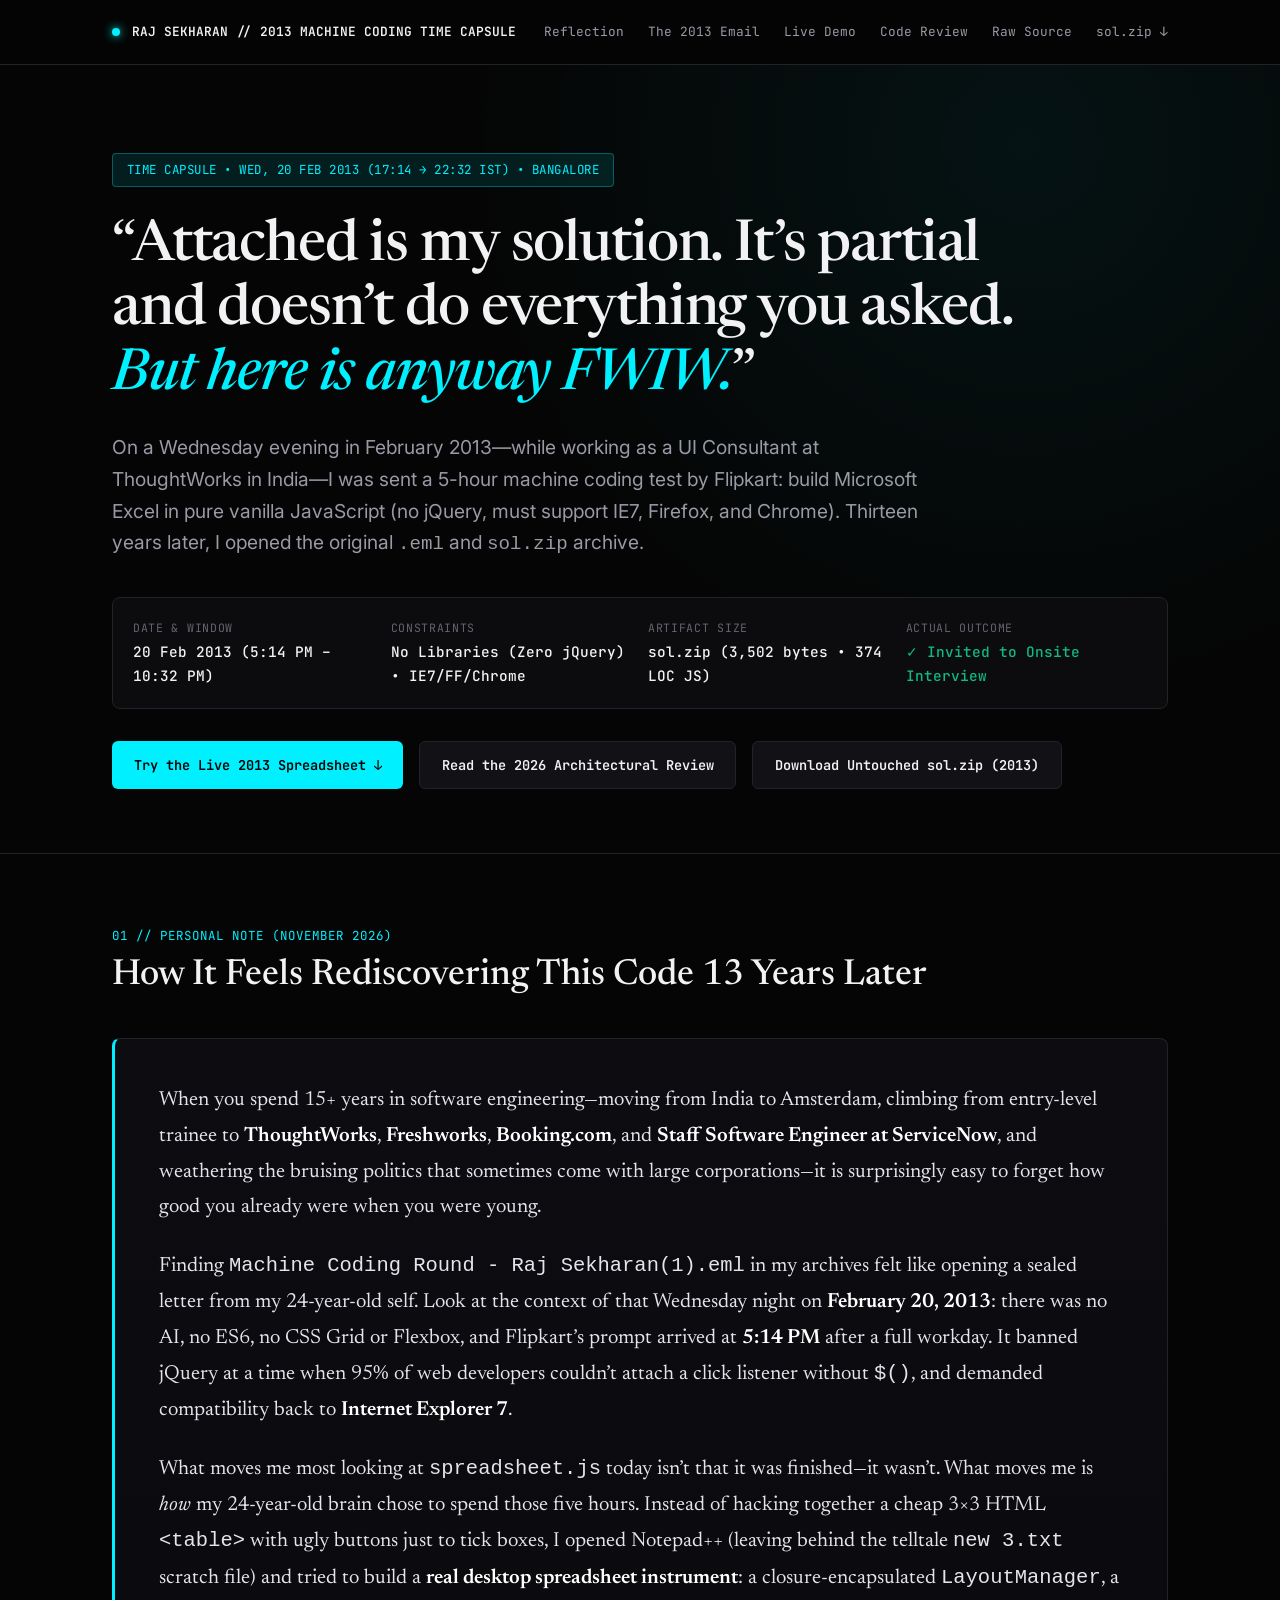
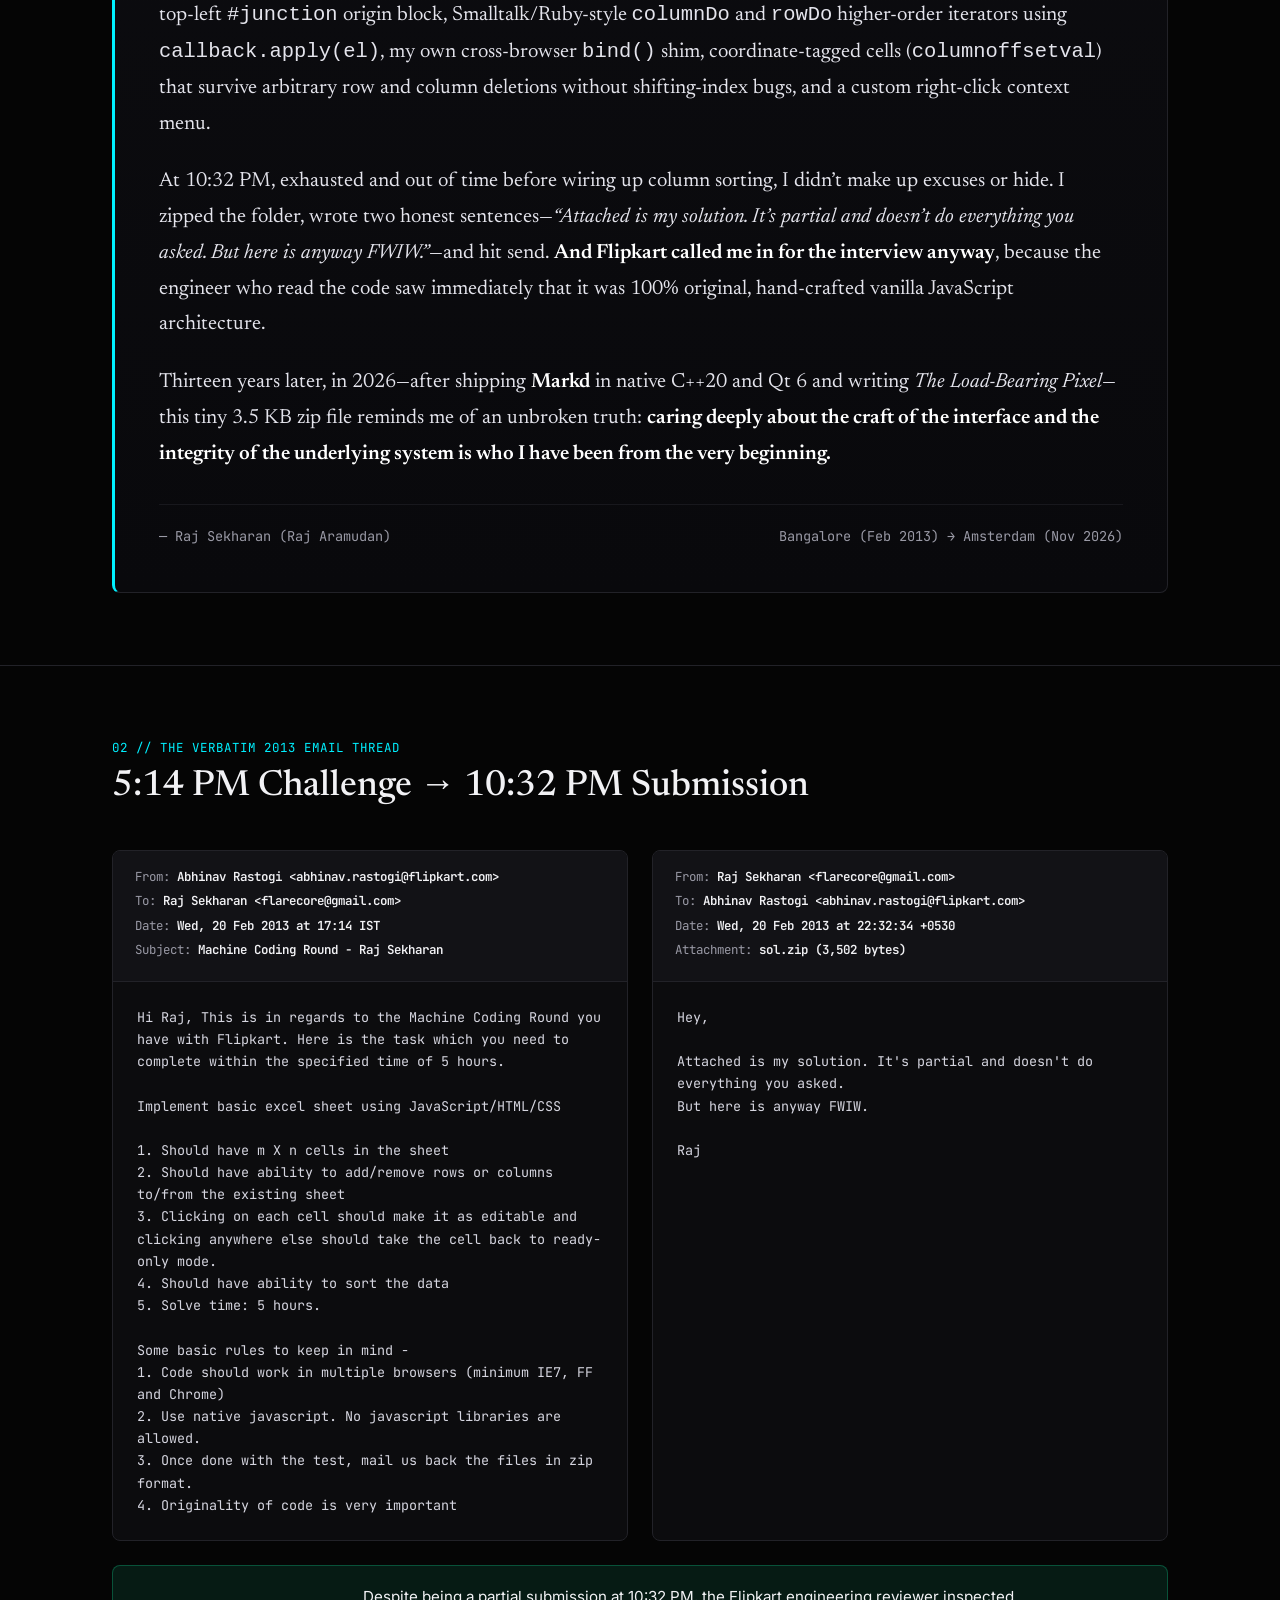
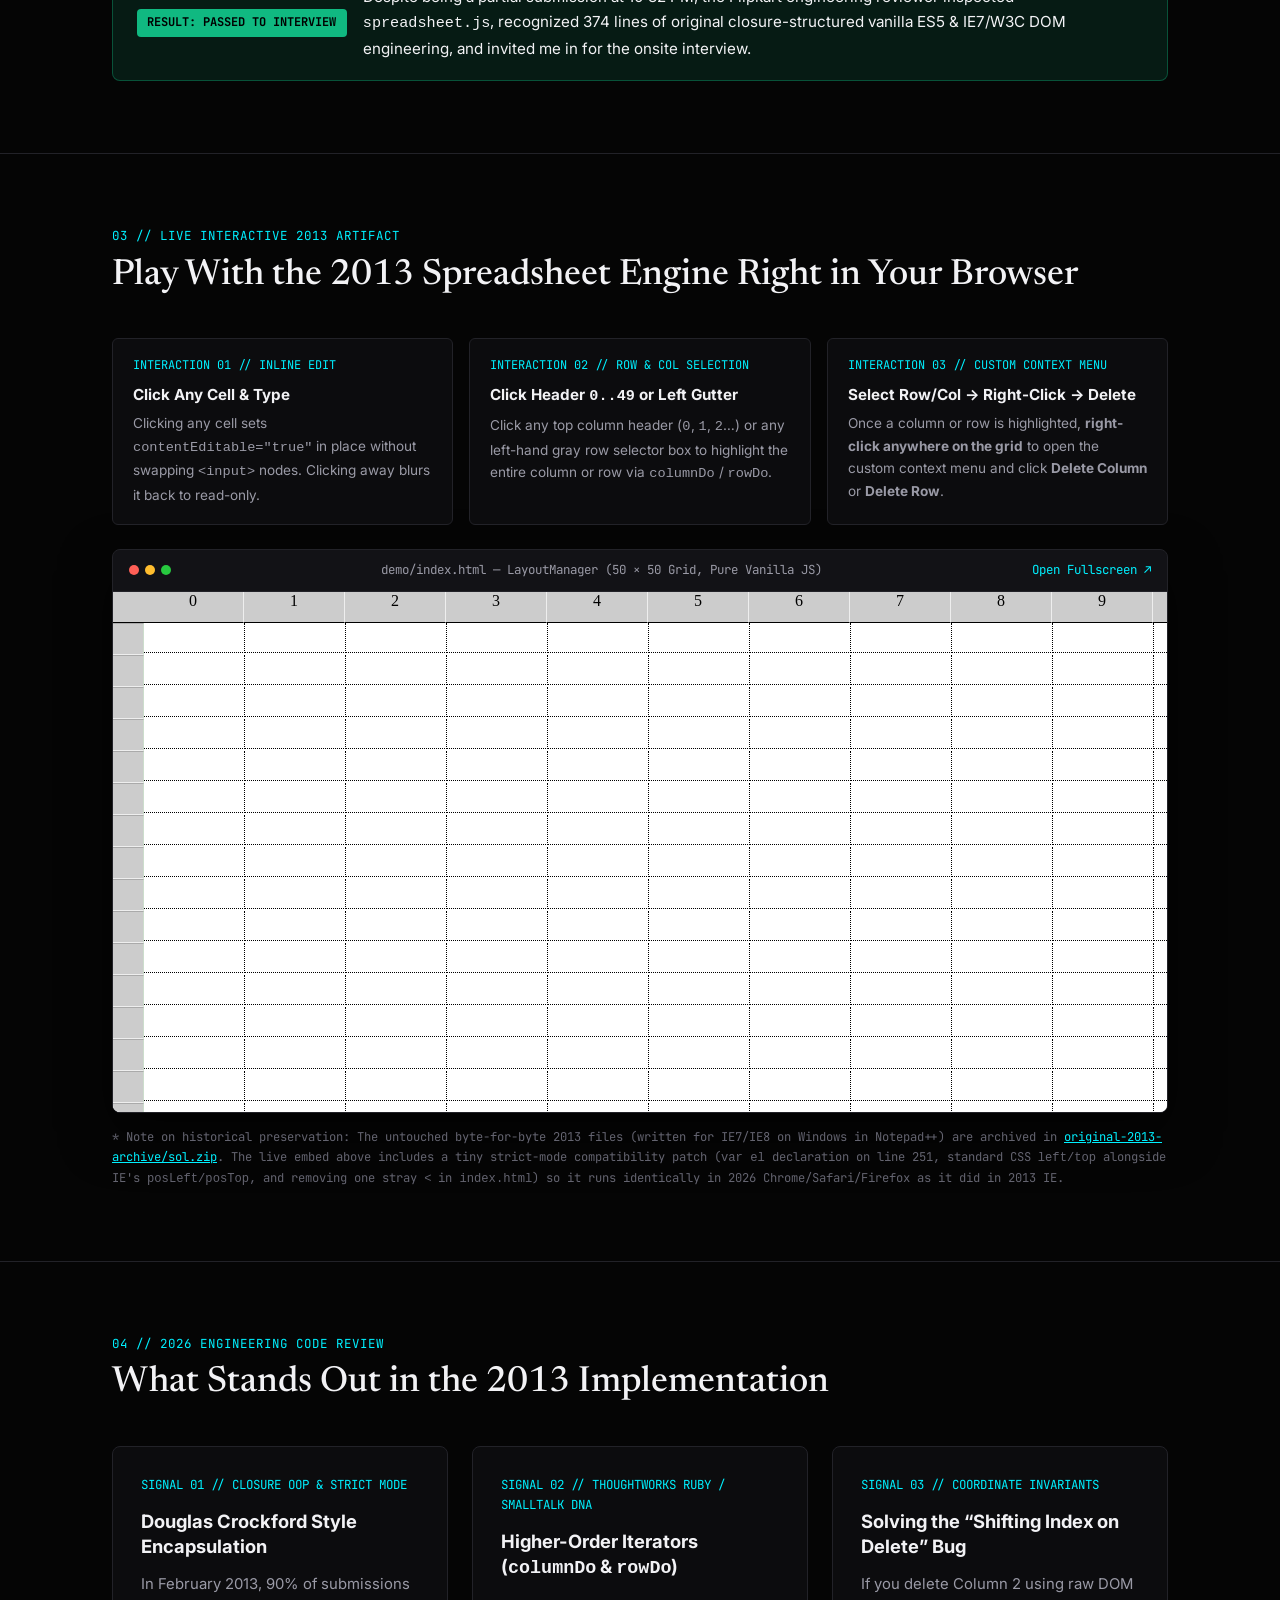
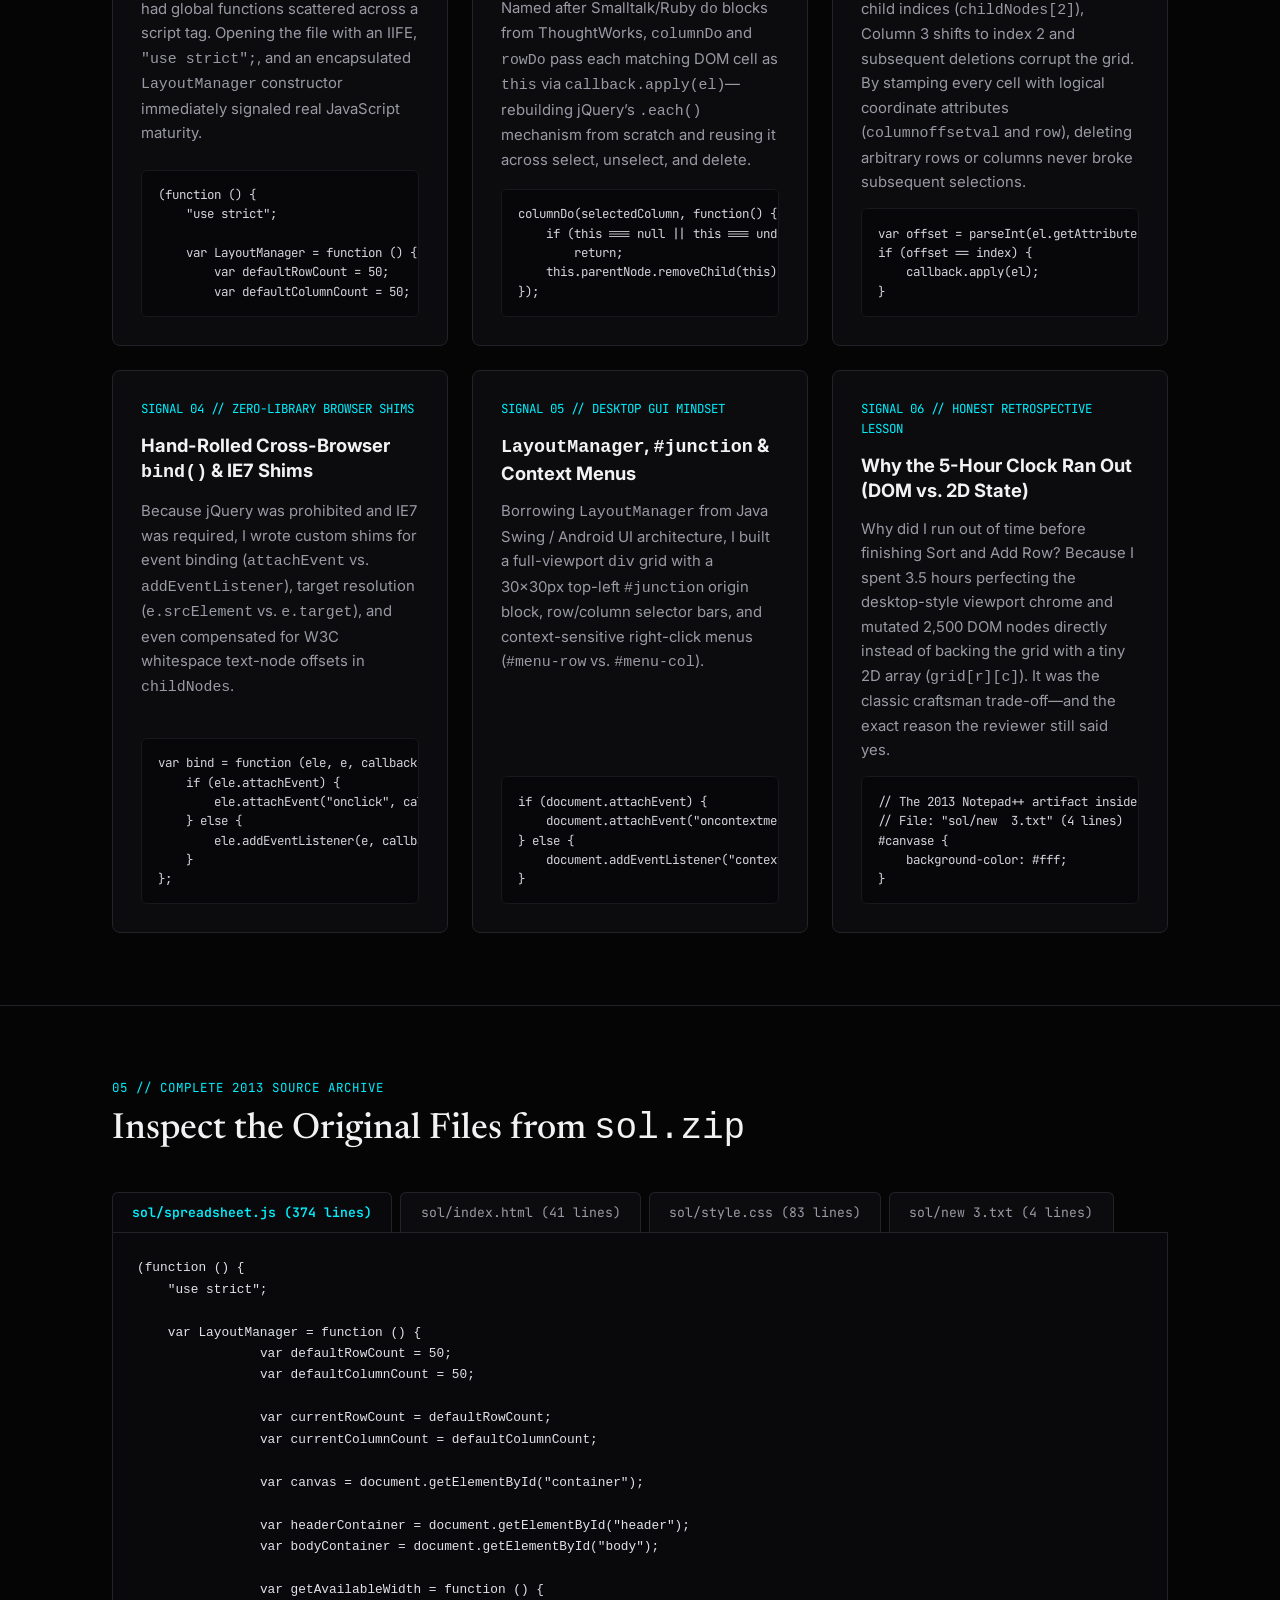
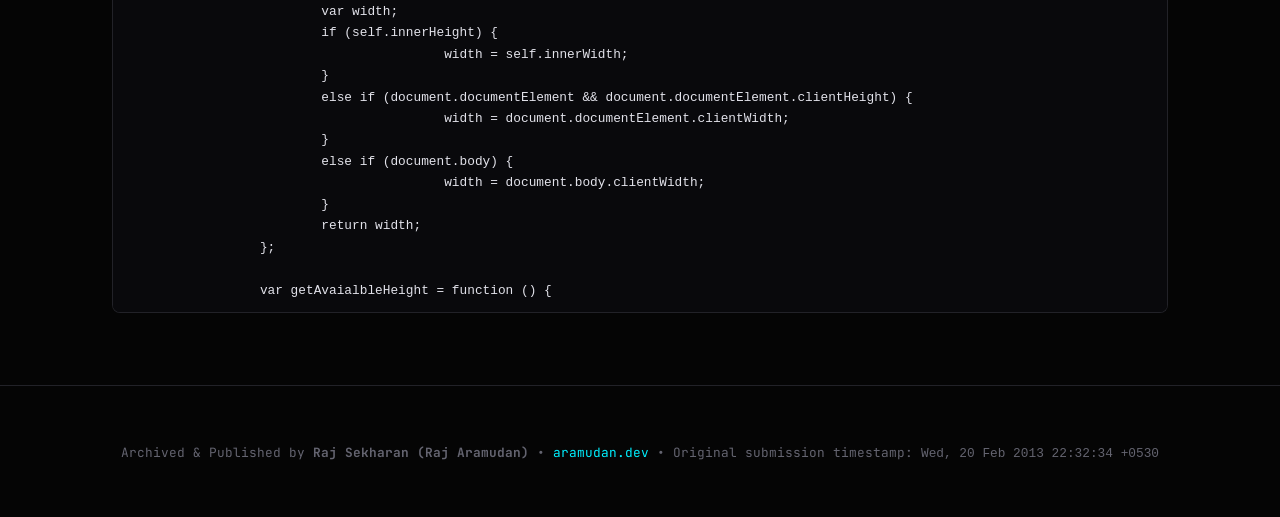
==== index.html @ 47f8d8a0 "Initial commit: Flipkart Feb 20, 2013 Machine Coding Round 13-year retrospective & interactive archi" ====
<!DOCTYPE html>
<html lang="en">
<head>
    <meta charset="UTF-8" />
    <meta name="viewport" content="width=device-width, initial-scale=1.0" />
    <title>Flipkart Machine Coding Round (Feb 20, 2013) — 13-Year Retrospective | Raj Sekharan</title>
    <link rel="preconnect" href="https://fonts.googleapis.com">
    <link rel="preconnect" href="https://fonts.gstatic.com" crossorigin>
    <link href="https://fonts.googleapis.com/css2?family=Inter:wght@400;500;600;700&family=JetBrains+Mono:ital,wght@0,400;0,500;0,600;1,400&family=Newsreader:ital,opsz,wght@0,6..72,400;0,6..72,500;0,6..72,600;1,6..72,400&display=swap" rel="stylesheet">
    <style>
        :root {
            --bg: #050505;
            --surface: #0c0c0e;
            --surface-elevated: #121216;
            --border: #222228;
            --border-subtle: #18181d;
            --text: #f2f2f5;
            --text-muted: #9a9aa6;
            --text-dim: #646470;
            --accent: #00f0ff;
            --accent-soft: rgba(0, 240, 255, 0.1);
            --emerald: #10b981;
            --emerald-soft: rgba(16, 185, 129, 0.12);
            --amber: #f59e0b;
            --amber-soft: rgba(245, 158, 11, 0.12);
        }

        * {
            box-sizing: border-box;
            margin: 0;
            padding: 0;
        }

        body {
            background-color: var(--bg);
            color: var(--text);
            font-family: 'Inter', -apple-system, BlinkMacSystemFont, sans-serif;
            line-height: 1.65;
            -webkit-font-smoothing: antialiased;
        }

        .container {
            max-width: 1120px;
            margin: 0 auto;
            padding: 0 2rem;
        }

        /* Header / Nav */
        header.topbar {
            border-bottom: 1px solid var(--border);
            background: rgba(5, 5, 5, 0.88);
            backdrop-filter: blur(12px);
            position: sticky;
            top: 0;
            z-index: 100;
        }

        .topbar-inner {
            display: flex;
            justify-content: space-between;
            align-items: center;
            height: 64px;
            font-family: 'JetBrains Mono', monospace;
            font-size: 0.8rem;
        }

        .brand {
            color: var(--text);
            text-decoration: none;
            display: flex;
            align-items: center;
            gap: 0.75rem;
            font-weight: 600;
        }

        .brand-dot {
            width: 8px;
            height: 8px;
            border-radius: 50%;
            background: var(--accent);
            box-shadow: 0 0 10px var(--accent);
        }

        .nav-links {
            display: flex;
            gap: 1.5rem;
            align-items: center;
        }

        .nav-links a {
            color: var(--text-muted);
            text-decoration: none;
            transition: color 0.15s ease;
        }

        .nav-links a:hover {
            color: var(--accent);
        }

        /* Hero */
        .hero {
            padding: 5.5rem 0 4rem;
            border-bottom: 1px solid var(--border);
            background: radial-gradient(circle at 80% 10%, rgba(0, 240, 255, 0.06), transparent 45%);
        }

        .eyebrow {
            display: inline-flex;
            align-items: center;
            gap: 0.6rem;
            font-family: 'JetBrains Mono', monospace;
            font-size: 0.78rem;
            color: var(--accent);
            border: 1px solid rgba(0, 240, 255, 0.3);
            background: var(--accent-soft);
            padding: 0.35rem 0.85rem;
            border-radius: 4px;
            margin-bottom: 1.75rem;
            letter-spacing: 0.04em;
        }

        .hero h1 {
            font-family: 'Newsreader', Georgia, serif;
            font-size: clamp(2.4rem, 4.5vw, 4rem);
            font-weight: 500;
            line-height: 1.12;
            letter-spacing: -0.02em;
            max-width: 960px;
            margin-bottom: 1.5rem;
        }

        .hero h1 em {
            color: var(--accent);
            font-style: italic;
        }

        .hero-lead {
            font-size: 1.2rem;
            color: var(--text-muted);
            max-width: 820px;
            margin-bottom: 2.25rem;
        }

        .meta-strip {
            display: grid;
            grid-template-columns: repeat(auto-fit, minmax(200px, 1fr));
            gap: 1rem;
            padding: 1.25rem;
            background: var(--surface);
            border: 1px solid var(--border);
            border-radius: 8px;
            margin-bottom: 2rem;
        }

        .meta-item {
            display: flex;
            flex-direction: column;
            gap: 0.2rem;
        }

        .meta-label {
            font-family: 'JetBrains Mono', monospace;
            font-size: 0.72rem;
            text-transform: uppercase;
            color: var(--text-dim);
            letter-spacing: 0.06em;
        }

        .meta-value {
            font-family: 'JetBrains Mono', monospace;
            font-size: 0.9rem;
            color: var(--text);
            font-weight: 500;
        }

        .meta-value.pass {
            color: var(--emerald);
        }

        .cta-row {
            display: flex;
            flex-wrap: wrap;
            gap: 1rem;
        }

        .btn {
            display: inline-flex;
            align-items: center;
            gap: 0.5rem;
            padding: 0.75rem 1.35rem;
            font-family: 'JetBrains Mono', monospace;
            font-size: 0.85rem;
            font-weight: 600;
            border-radius: 6px;
            text-decoration: none;
            transition: all 0.15s ease;
        }

        .btn-primary {
            background: var(--accent);
            color: #000;
        }

        .btn-primary:hover {
            background: #52f5ff;
            transform: translateY(-1px);
        }

        .btn-secondary {
            background: var(--surface-elevated);
            color: var(--text);
            border: 1px solid var(--border);
        }

        .btn-secondary:hover {
            border-color: var(--accent);
            color: var(--accent);
        }

        /* Section Layout */
        section {
            padding: 4.5rem 0;
            border-bottom: 1px solid var(--border);
        }

        .section-header {
            margin-bottom: 2.5rem;
        }

        .section-tag {
            font-family: 'JetBrains Mono', monospace;
            font-size: 0.78rem;
            color: var(--accent);
            text-transform: uppercase;
            letter-spacing: 0.08em;
            display: block;
            margin-bottom: 0.5rem;
        }

        .section-title {
            font-family: 'Newsreader', Georgia, serif;
            font-size: 2.25rem;
            font-weight: 500;
            line-height: 1.2;
        }

        /* Personal Note */
        .personal-note {
            background: linear-gradient(180deg, #0d0d11 0%, #09090c 100%);
            border: 1px solid var(--border);
            border-left: 3px solid var(--accent);
            border-radius: 8px;
            padding: 2.75rem;
        }

        .personal-note p {
            font-family: 'Newsreader', Georgia, serif;
            font-size: 1.28rem;
            line-height: 1.75;
            color: #e4e4ec;
            margin-bottom: 1.35rem;
        }

        .personal-note p:last-of-type {
            margin-bottom: 0;
        }

        .personal-note strong {
            color: #fff;
            font-weight: 600;
        }

        .signature {
            margin-top: 2rem;
            padding-top: 1.25rem;
            border-top: 1px solid var(--border-subtle);
            font-family: 'JetBrains Mono', monospace;
            font-size: 0.85rem;
            color: var(--text-muted);
            display: flex;
            justify-content: space-between;
            flex-wrap: wrap;
            gap: 1rem;
        }

        /* Email Exchange */
        .email-grid {
            display: grid;
            grid-template-columns: 1fr 1fr;
            gap: 1.5rem;
        }

        @media (max-width: 860px) {
            .email-grid {
                grid-template-columns: 1fr;
            }
        }

        .email-card {
            background: var(--surface);
            border: 1px solid var(--border);
            border-radius: 8px;
            overflow: hidden;
            display: flex;
            flex-direction: column;
        }

        .email-header {
            background: var(--surface-elevated);
            padding: 1rem 1.35rem;
            border-bottom: 1px solid var(--border);
            font-family: 'JetBrains Mono', monospace;
            font-size: 0.78rem;
            color: var(--text-muted);
        }

        .email-header div {
            margin-bottom: 0.25rem;
        }

        .email-header span.hl {
            color: var(--text);
            font-weight: 600;
        }

        .email-body {
            padding: 1.5rem;
            font-family: 'JetBrains Mono', monospace;
            font-size: 0.84rem;
            line-height: 1.65;
            color: #d6d6e0;
            white-space: pre-wrap;
            flex: 1;
        }

        .outcome-banner {
            margin-top: 1.5rem;
            padding: 1.15rem 1.5rem;
            background: var(--emerald-soft);
            border: 1px solid rgba(16, 185, 129, 0.35);
            border-radius: 8px;
            display: flex;
            align-items: center;
            gap: 1rem;
            font-size: 0.95rem;
        }

        .outcome-badge {
            font-family: 'JetBrains Mono', monospace;
            font-size: 0.75rem;
            font-weight: 700;
            background: var(--emerald);
            color: #000;
            padding: 0.25rem 0.65rem;
            border-radius: 4px;
            white-space: nowrap;
        }

        /* Live Demo Frame */
        .demo-instructions {
            display: grid;
            grid-template-columns: repeat(auto-fit, minmax(260px, 1fr));
            gap: 1rem;
            margin-bottom: 1.5rem;
        }

        .step-card {
            background: var(--surface);
            border: 1px solid var(--border);
            border-radius: 6px;
            padding: 1.1rem 1.25rem;
        }

        .step-num {
            font-family: 'JetBrains Mono', monospace;
            font-size: 0.75rem;
            color: var(--accent);
            margin-bottom: 0.35rem;
            display: block;
        }

        .step-card h4 {
            font-size: 0.95rem;
            margin-bottom: 0.35rem;
            color: var(--text);
        }

        .step-card p {
            font-size: 0.85rem;
            color: var(--text-muted);
        }

        .browser-window {
            border: 1px solid var(--border);
            border-radius: 8px;
            overflow: hidden;
            background: #1a1a1f;
            box-shadow: 0 20px 50px rgba(0, 0, 0, 0.6);
        }

        .browser-chrome {
            display: flex;
            align-items: center;
            justify-content: space-between;
            padding: 0.65rem 1rem;
            background: var(--surface-elevated);
            border-bottom: 1px solid var(--border);
            font-family: 'JetBrains Mono', monospace;
            font-size: 0.78rem;
            color: var(--text-muted);
        }

        .window-dots {
            display: flex;
            gap: 6px;
        }

        .window-dots span {
            width: 10px;
            height: 10px;
            border-radius: 50%;
            background: #333;
        }

        .window-dots span:nth-child(1) { background: #ff5f56; }
        .window-dots span:nth-child(2) { background: #ffbd2e; }
        .window-dots span:nth-child(3) { background: #27c93f; }

        .demo-iframe {
            width: 100%;
            height: 520px;
            border: none;
            background: #fff;
            display: block;
        }

        /* Architectural Review Grid */
        .review-grid {
            display: grid;
            grid-template-columns: repeat(auto-fit, minmax(330px, 1fr));
            gap: 1.5rem;
        }

        .review-card {
            background: var(--surface);
            border: 1px solid var(--border);
            border-radius: 8px;
            padding: 1.75rem;
            display: flex;
            flex-direction: column;
            gap: 0.85rem;
        }

        .review-card .num {
            font-family: 'JetBrains Mono', monospace;
            font-size: 0.78rem;
            color: var(--accent);
        }

        .review-card h3 {
            font-size: 1.15rem;
            line-height: 1.35;
            color: var(--text);
        }

        .review-card p {
            font-size: 0.93rem;
            color: var(--text-muted);
        }

        .code-snippet {
            background: #070709;
            border: 1px solid var(--border-subtle);
            border-radius: 6px;
            padding: 0.9rem 1rem;
            font-family: 'JetBrains Mono', monospace;
            font-size: 0.78rem;
            line-height: 1.55;
            color: #d4d4dc;
            overflow-x: auto;
            margin-top: auto;
        }

        /* Full Source Code Viewer */
        .tabs {
            display: flex;
            gap: 0.5rem;
            border-bottom: 1px solid var(--border);
            margin-bottom: 0;
            overflow-x: auto;
        }

        .tab-btn {
            background: var(--surface);
            color: var(--text-muted);
            border: 1px solid var(--border);
            border-bottom: none;
            padding: 0.7rem 1.2rem;
            font-family: 'JetBrains Mono', monospace;
            font-size: 0.82rem;
            cursor: pointer;
            border-radius: 6px 6px 0 0;
        }

        .tab-btn.active {
            background: #09090c;
            color: var(--accent);
            border-color: var(--border);
            font-weight: 600;
        }

        .source-panel {
            display: none;
            background: #09090c;
            border: 1px solid var(--border);
            border-top: none;
            border-radius: 0 0 8px 8px;
            padding: 1.5rem;
            overflow-x: auto;
            max-height: 680px;
            overflow-y: auto;
        }

        .source-panel.active {
            display: block;
        }

        .source-panel pre {
            font-family: 'JetBrains Mono', monospace;
            font-size: 0.8rem;
            line-height: 1.6;
            color: #e2e2ea;
        }

        footer {
            padding: 3.5rem 0;
            text-align: center;
            font-family: 'JetBrains Mono', monospace;
            font-size: 0.8rem;
            color: var(--text-dim);
        }

        footer a {
            color: var(--accent);
            text-decoration: none;
        }
    </style>
</head>
<body>

    <header class="topbar">
        <div class="container topbar-inner">
            <a href="#" class="brand">
                <span class="brand-dot"></span>
                <span>RAJ SEKHARAN // 2013 MACHINE CODING TIME CAPSULE</span>
            </a>
            <nav class="nav-links">
                <a href="#personal-note">Reflection</a>
                <a href="#email-thread">The 2013 Email</a>
                <a href="#live-demo">Live Demo</a>
                <a href="#code-review">Code Review</a>
                <a href="#source-code">Raw Source</a>
                <a href="original-2013-archive/sol.zip" download>sol.zip &darr;</a>
            </nav>
        </div>
    </header>

    <section class="hero">
        <div class="container">
            <div class="eyebrow">TIME CAPSULE &bull; WED, 20 FEB 2013 (17:14 &rarr; 22:32 IST) &bull; BANGALORE</div>
            <h1>&ldquo;Attached is my solution. It&rsquo;s partial and doesn&rsquo;t do everything you asked. <em>But here is anyway FWIW.</em>&rdquo;</h1>
            <p class="hero-lead">
                On a Wednesday evening in February 2013—while working as a UI Consultant at ThoughtWorks in India—I was sent a 5-hour machine coding test by Flipkart: build Microsoft Excel in pure vanilla JavaScript (no jQuery, must support IE7, Firefox, and Chrome). Thirteen years later, I opened the original <code>.eml</code> and <code>sol.zip</code> archive.
            </p>

            <div class="meta-strip">
                <div class="meta-item">
                    <span class="meta-label">Date &amp; Window</span>
                    <span class="meta-value">20 Feb 2013 (5:14 PM – 10:32 PM)</span>
                </div>
                <div class="meta-item">
                    <span class="meta-label">Constraints</span>
                    <span class="meta-value">No Libraries (Zero jQuery) &bull; IE7/FF/Chrome</span>
                </div>
                <div class="meta-item">
                    <span class="meta-label">Artifact Size</span>
                    <span class="meta-value">sol.zip (3,502 bytes &bull; 374 LOC JS)</span>
                </div>
                <div class="meta-item">
                    <span class="meta-label">Actual Outcome</span>
                    <span class="meta-value pass">&#10003; Invited to Onsite Interview</span>
                </div>
            </div>

            <div class="cta-row">
                <a href="#live-demo" class="btn btn-primary">Try the Live 2013 Spreadsheet &darr;</a>
                <a href="#code-review" class="btn btn-secondary">Read the 2026 Architectural Review</a>
                <a href="original-2013-archive/sol.zip" download class="btn btn-secondary">Download Untouched sol.zip (2013)</a>
            </div>
        </div>
    </section>

    <!-- 1. Personal Reflection -->
    <section id="personal-note">
        <div class="container">
            <div class="section-header">
                <span class="section-tag">01 // Personal Note (November 2026)</span>
                <h2 class="section-title">How It Feels Rediscovering This Code 13 Years Later</h2>
            </div>

            <div class="personal-note">
                <p>
                    When you spend 15+ years in software engineering—moving from India to Amsterdam, climbing from entry-level trainee to <strong>ThoughtWorks</strong>, <strong>Freshworks</strong>, <strong>Booking.com</strong>, and <strong>Staff Software Engineer at ServiceNow</strong>, and weathering the bruising politics that sometimes come with large corporations—it is surprisingly easy to forget how good you already were when you were young.
                </p>
                <p>
                    Finding <code>Machine Coding Round - Raj Sekharan(1).eml</code> in my archives felt like opening a sealed letter from my 24-year-old self. Look at the context of that Wednesday night on <strong>February 20, 2013</strong>: there was no AI, no ES6, no CSS Grid or Flexbox, and Flipkart’s prompt arrived at <strong>5:14 PM</strong> after a full workday. It banned jQuery at a time when 95% of web developers couldn’t attach a click listener without <code>$()</code>, and demanded compatibility back to <strong>Internet Explorer 7</strong>.
                </p>
                <p>
                    What moves me most looking at <code>spreadsheet.js</code> today isn’t that it was finished—it wasn’t. What moves me is <em>how</em> my 24-year-old brain chose to spend those five hours. Instead of hacking together a cheap 3&times;3 HTML <code>&lt;table&gt;</code> with ugly buttons just to tick boxes, I opened Notepad++ (leaving behind the telltale <code>new  3.txt</code> scratch file) and tried to build a <strong>real desktop spreadsheet instrument</strong>: a closure-encapsulated <code>LayoutManager</code>, a top-left <code>#junction</code> origin block, Smalltalk/Ruby-style <code>columnDo</code> and <code>rowDo</code> higher-order iterators using <code>callback.apply(el)</code>, my own cross-browser <code>bind()</code> shim, coordinate-tagged cells (<code>columnoffsetval</code>) that survive arbitrary row and column deletions without shifting-index bugs, and a custom right-click context menu.
                </p>
                <p>
                    At 10:32 PM, exhausted and out of time before wiring up column sorting, I didn’t make up excuses or hide. I zipped the folder, wrote two honest sentences—<em>&ldquo;Attached is my solution. It’s partial and doesn’t do everything you asked. But here is anyway FWIW.&rdquo;</em>—and hit send. <strong>And Flipkart called me in for the interview anyway</strong>, because the engineer who read the code saw immediately that it was 100% original, hand-crafted vanilla JavaScript architecture.
                </p>
                <p>
                    Thirteen years later, in 2026—after shipping <strong>Markd</strong> in native C++20 and Qt 6 and writing <em>The Load-Bearing Pixel</em>—this tiny 3.5 KB zip file reminds me of an unbroken truth: <strong>caring deeply about the craft of the interface and the integrity of the underlying system is who I have been from the very beginning.</strong>
                </p>

                <div class="signature">
                    <span>&mdash; Raj Sekharan (Raj Aramudan)</span>
                    <span>Bangalore (Feb 2013) &rarr; Amsterdam (Nov 2026)</span>
                </div>
            </div>
        </div>
    </section>

    <!-- 2. The Original 2013 Email Exchange -->
    <section id="email-thread">
        <div class="container">
            <div class="section-header">
                <span class="section-tag">02 // The Verbatim 2013 Email Thread</span>
                <h2 class="section-title">5:14 PM Challenge &rarr; 10:32 PM Submission</h2>
            </div>

            <div class="email-grid">
                <div class="email-card">
                    <div class="email-header">
                        <div>From: <span class="hl">Abhinav Rastogi &lt;abhinav.rastogi@flipkart.com&gt;</span></div>
                        <div>To: <span class="hl">Raj Sekharan &lt;flarecore@gmail.com&gt;</span></div>
                        <div>Date: <span class="hl">Wed, 20 Feb 2013 at 17:14 IST</span></div>
                        <div>Subject: <span class="hl">Machine Coding Round - Raj Sekharan</span></div>
                    </div>
                    <div class="email-body">Hi Raj, This is in regards to the Machine Coding Round you have with Flipkart. Here is the task which you need to complete within the specified time of 5 hours.

Implement basic excel sheet using JavaScript/HTML/CSS

1. Should have m X n cells in the sheet
2. Should have ability to add/remove rows or columns to/from the existing sheet
3. Clicking on each cell should make it as editable and clicking anywhere else should take the cell back to ready-only mode.
4. Should have ability to sort the data
5. Solve time: 5 hours.

Some basic rules to keep in mind -
1. Code should work in multiple browsers (minimum IE7, FF and Chrome)
2. Use native javascript. No javascript libraries are allowed.
3. Once done with the test, mail us back the files in zip format.
4. Originality of code is very important</div>
                </div>

                <div class="email-card">
                    <div class="email-header">
                        <div>From: <span class="hl">Raj Sekharan &lt;flarecore@gmail.com&gt;</span></div>
                        <div>To: <span class="hl">Abhinav Rastogi &lt;abhinav.rastogi@flipkart.com&gt;</span></div>
                        <div>Date: <span class="hl">Wed, 20 Feb 2013 at 22:32:34 +0530</span></div>
                        <div>Attachment: <span class="hl">sol.zip (3,502 bytes)</span></div>
                    </div>
                    <div class="email-body">Hey,

Attached is my solution. It's partial and doesn't do everything you asked.
But here is anyway FWIW.

Raj</div>
                </div>
            </div>

            <div class="outcome-banner">
                <span class="outcome-badge">RESULT: PASSED TO INTERVIEW</span>
                <span>Despite being a partial submission at 10:32 PM, the Flipkart engineering reviewer inspected <code>spreadsheet.js</code>, recognized 374 lines of original closure-structured vanilla ES5 &amp; IE7/W3C DOM engineering, and invited me in for the onsite interview.</span>
            </div>
        </div>
    </section>

    <!-- 3. Interactive Live 2013 Demo -->
    <section id="live-demo">
        <div class="container">
            <div class="section-header">
                <span class="section-tag">03 // Live Interactive 2013 Artifact</span>
                <h2 class="section-title">Play With the 2013 Spreadsheet Engine Right in Your Browser</h2>
            </div>

            <div class="demo-instructions">
                <div class="step-card">
                    <span class="step-num">INTERACTION 01 // INLINE EDIT</span>
                    <h4>Click Any Cell &amp; Type</h4>
                    <p>Clicking any cell sets <code>contentEditable="true"</code> in place without swapping <code>&lt;input&gt;</code> nodes. Clicking away blurs it back to read-only.</p>
                </div>
                <div class="step-card">
                    <span class="step-num">INTERACTION 02 // ROW &amp; COL SELECTION</span>
                    <h4>Click Header <code>0..49</code> or Left Gutter</h4>
                    <p>Click any top column header (<code>0</code>, <code>1</code>, <code>2</code>&hellip;) or any left-hand gray row selector box to highlight the entire column or row via <code>columnDo</code> / <code>rowDo</code>.</p>
                </div>
                <div class="step-card">
                    <span class="step-num">INTERACTION 03 // CUSTOM CONTEXT MENU</span>
                    <h4>Select Row/Col &rarr; Right-Click &rarr; Delete</h4>
                    <p>Once a column or row is highlighted, <strong>right-click anywhere on the grid</strong> to open the custom context menu and click <strong>Delete Column</strong> or <strong>Delete Row</strong>.</p>
                </div>
            </div>

            <div class="browser-window">
                <div class="browser-chrome">
                    <div class="window-dots">
                        <span></span><span></span><span></span>
                    </div>
                    <span>demo/index.html &mdash; LayoutManager (50 &times; 50 Grid, Pure Vanilla JS)</span>
                    <a href="demo/index.html" target="_blank" style="color: var(--accent); text-decoration: none;">Open Fullscreen &nearr;</a>
                </div>
                <iframe class="demo-iframe" src="demo/index.html" title="2013 Flipkart Machine Coding Spreadsheet Demo"></iframe>
            </div>
            <p style="margin-top: 0.85rem; font-family: 'JetBrains Mono', monospace; font-size: 0.76rem; color: var(--text-dim);">
                * Note on historical preservation: The untouched byte-for-byte 2013 files (written for IE7/IE8 on Windows in Notepad++) are archived in <a href="original-2013-archive/sol.zip" style="color: var(--accent);">original-2013-archive/sol.zip</a>. The live embed above includes a tiny strict-mode compatibility patch (<code>var el</code> declaration on line 251, standard CSS <code>left/top</code> alongside IE's <code>posLeft/posTop</code>, and removing one stray <code>&lt;</code> in <code>index.html</code>) so it runs identically in 2026 Chrome/Safari/Firefox as it did in 2013 IE.
            </p>
        </div>
    </section>

    <!-- 4. Architectural & Code Review -->
    <section id="code-review">
        <div class="container">
            <div class="section-header">
                <span class="section-tag">04 // 2026 Engineering Code Review</span>
                <h2 class="section-title">What Stands Out in the 2013 Implementation</h2>
            </div>

            <div class="review-grid">
                <div class="review-card">
                    <span class="num">SIGNAL 01 // CLOSURE OOP &amp; STRICT MODE</span>
                    <h3>Douglas Crockford Style Encapsulation</h3>
                    <p>
                        In February 2013, 90% of submissions had global functions scattered across a script tag. Opening the file with an IIFE, <code>"use strict";</code>, and an encapsulated <code>LayoutManager</code> constructor immediately signaled real JavaScript maturity.
                    </p>
                    <pre class="code-snippet">(function () {
    "use strict";

    var LayoutManager = function () {
        var defaultRowCount = 50;
        var defaultColumnCount = 50;</pre>
                </div>

                <div class="review-card">
                    <span class="num">SIGNAL 02 // THOUGHTWORKS RUBY / SMALLTALK DNA</span>
                    <h3>Higher-Order Iterators (<code>columnDo</code> &amp; <code>rowDo</code>)</h3>
                    <p>
                        Named after Smalltalk/Ruby <code>do</code> blocks from ThoughtWorks, <code>columnDo</code> and <code>rowDo</code> pass each matching DOM cell as <code>this</code> via <code>callback.apply(el)</code>—rebuilding jQuery&rsquo;s <code>.each()</code> mechanism from scratch and reusing it across select, unselect, and delete.
                    </p>
                    <pre class="code-snippet">columnDo(selectedColumn, function() {
    if (this === null || this === undefined)
        return;
    this.parentNode.removeChild(this);
});</pre>
                </div>

                <div class="review-card">
                    <span class="num">SIGNAL 03 // COORDINATE INVARIANTS</span>
                    <h3>Solving the &ldquo;Shifting Index on Delete&rdquo; Bug</h3>
                    <p>
                        If you delete Column 2 using raw DOM child indices (<code>childNodes[2]</code>), Column 3 shifts to index 2 and subsequent deletions corrupt the grid. By stamping every cell with logical coordinate attributes (<code>columnoffsetval</code> and <code>row</code>), deleting arbitrary rows or columns never broke subsequent selections.
                    </p>
                    <pre class="code-snippet">var offset = parseInt(el.getAttribute("columnoffsetval"));
if (offset == index) {
    callback.apply(el);
}</pre>
                </div>

                <div class="review-card">
                    <span class="num">SIGNAL 04 // ZERO-LIBRARY BROWSER SHIMS</span>
                    <h3>Hand-Rolled Cross-Browser <code>bind()</code> &amp; IE7 Shims</h3>
                    <p>
                        Because jQuery was prohibited and IE7 was required, I wrote custom shims for event binding (<code>attachEvent</code> vs. <code>addEventListener</code>), target resolution (<code>e.srcElement</code> vs. <code>e.target</code>), and even compensated for W3C whitespace text-node offsets in <code>childNodes</code>.
                    </p>
                    <pre class="code-snippet">var bind = function (ele, e, callback) {
    if (ele.attachEvent) {
        ele.attachEvent("onclick", callback);
    } else {
        ele.addEventListener(e, callback);
    }
};</pre>
                </div>

                <div class="review-card">
                    <span class="num">SIGNAL 05 // DESKTOP GUI MINDSET</span>
                    <h3><code>LayoutManager</code>, <code>#junction</code> &amp; Context Menus</h3>
                    <p>
                        Borrowing <code>LayoutManager</code> from Java Swing / Android UI architecture, I built a full-viewport <code>div</code> grid with a 30&times;30px top-left <code>#junction</code> origin block, row/column selector bars, and context-sensitive right-click menus (<code>#menu-row</code> vs. <code>#menu-col</code>).
                    </p>
                    <pre class="code-snippet">if (document.attachEvent) {
    document.attachEvent("oncontextmenu", handler);
} else {
    document.addEventListener("contextmenu", handler);
}</pre>
                </div>

                <div class="review-card">
                    <span class="num">SIGNAL 06 // HONEST RETROSPECTIVE LESSON</span>
                    <h3>Why the 5-Hour Clock Ran Out (DOM vs. 2D State)</h3>
                    <p>
                        Why did I run out of time before finishing Sort and Add Row? Because I spent 3.5 hours perfecting the desktop-style viewport chrome and mutated 2,500 DOM nodes directly instead of backing the grid with a tiny 2D array (<code>grid[r][c]</code>). It was the classic craftsman trade-off—and the exact reason the reviewer still said yes.
                    </p>
                    <pre class="code-snippet">// The 2013 Notepad++ artifact inside sol.zip:
// File: "sol/new  3.txt" (4 lines)
#canvase {
    background-color: #fff;
}</pre>
                </div>
            </div>
        </div>
    </section>

    <!-- 5. Raw 2013 Source Code Viewer -->
    <section id="source-code">
        <div class="container">
            <div class="section-header">
                <span class="section-tag">05 // Complete 2013 Source Archive</span>
                <h2 class="section-title">Inspect the Original Files from <code>sol.zip</code></h2>
            </div>

            <div class="tabs">
                <button class="tab-btn active" onclick="showTab('js', this)">sol/spreadsheet.js (374 lines)</button>
                <button class="tab-btn" onclick="showTab('html', this)">sol/index.html (41 lines)</button>
                <button class="tab-btn" onclick="showTab('css', this)">sol/style.css (83 lines)</button>
                <button class="tab-btn" onclick="showTab('txt', this)">sol/new  3.txt (4 lines)</button>
            </div>

            <div id="tab-js" class="source-panel active">
<pre><code>(function () {
    "use strict";

    var LayoutManager = function () {
		var defaultRowCount = 50;
		var defaultColumnCount = 50;
		
		var currentRowCount = defaultRowCount;
		var currentColumnCount = defaultColumnCount;
		
		var canvas = document.getElementById("container");
		
		var headerContainer = document.getElementById("header");
		var bodyContainer = document.getElementById("body");
	
		var getAvailableWidth = function () {
			var width;
			if (self.innerHeight) {
					width = self.innerWidth;
			}
			else if (document.documentElement &amp;&amp; document.documentElement.clientHeight) {
					width = document.documentElement.clientWidth;
			}
			else if (document.body) {
					width = document.body.clientWidth;
			}
			return width;
		};
		
		var getAvaialbleHeight = function () {
		
			var height = 0;
			if (self.innerHeight) {
					height = self.innerHeight;
			}
			else if (document.documentElement &amp;&amp; document.documentElement.clientHeight) {
					height = document.documentElement.clientHeight;
			}
			else if (document.body) {
					height = document.body.clientHeight;
			}
			return height;
		};
		
		var selectedColumn = null;
		var selectedRow = null;
		
		var unselectColumn = function (index) {
		
		    columnDo(index, function() {
				if (this === undefined)
					return;
				var sclassName = this.className;
				sclassName = sclassName.replace("selected","");
				this.className = sclassName;
			});
			
		};
		
		var unselectRow = function (index) {
		
		    rowDo(index, function() {
				if (this === undefined)
					return;
				var sclassName = this.className;
				sclassName = sclassName.replace("selected","");
				this.className = sclassName;
			});
			
		};
		
		var columnDo = function (index, callback) {
			
			for (var iter=0; iter &lt; currentRowCount; iter++) {
				//get the appropriate row
				var row = bodyContainer.childNodes[iter];
				
				for (var subiter = 1; subiter &lt; row.childNodes.length; subiter++) {
					var el = row.childNodes[subiter];
					var offset = parseInt(el.getAttribute("columnoffsetval"));
					if (offset == index) {
				       callback.apply(el);
					}
				}
				
			}
		}
		
		var rowDo = function (index, callback) {
			
			for (var iter=1; iter &lt;=currentColumnCount; iter++) {
				//get the appropriate row
				var i = index;
				if (!window.attachEvent)
					i = index+1;
				var cell = bodyContainer.childNodes[i].childNodes[iter];
				callback.apply(cell);
			}
		};
		
		
		var selectColumn = function (columnIndex) {
		
			if (columnIndex === null || columnIndex === undefined) {
				return;
			}
			
			resetSelection();
			selectedColumn = columnIndex;
			columnDo(columnIndex, function () {
				if (this === undefined)
					return;
				var sClass = this.className;
				if (sClass.indexOf("selected") != -1 )
					return;
				else {
					sClass += " selected";
					this.className = sClass;
				}

			});
		
		};
		
		var resetSelection = function () {
		    if (selectedColumn !== null || selectedRow !== null) {
				unselectRow(selectedRow);
				unselectColumn(selectedColumn);
				selectedColumn = null;
				selectedRow = null;
			}
		};
		
		
		var selectRow = function (rowIndex) {
		
			if (rowIndex === null || rowIndex === undefined) {
				return;
			}
			resetSelection();
			selectedRow = rowIndex;
			rowDo(rowIndex, function () {
				var sClass = this.className;
				if (sClass.indexOf("selected") != -1 )
					return;
				else {
					sClass += " selected";
					this.className = sClass;
				}

			});
		
		};
		
		var bind = function (ele, e, callback) {
			if (ele.attachEvent) {
				ele.attachEvent("onclick", callback);
			}
			else {
				ele.addEventListener(e, callback);
			}
		};
		
		
		
		var init = function () {
			
			
			var createHeaderCell = function () {
				var headerCell = document.createElement("div");
				headerCell.setAttribute("class", "table-head");
				headerCell.setAttribute("style", "background-color: #ccc; border-bottom: 1px solid #000");
				
				return headerCell;
			};
			
			for (var iter = 0; iter &lt; defaultColumnCount; iter++ ) {
				var headerElement = createHeaderCell();
				headerElement.setAttribute("id","col-"+iter);
				headerElement.setAttribute("columnoffsetval", iter);
				bind(headerElement, "click",  function(e) {
					var el = (e.srcElement)?e.srcElement:e.target;
					selectColumn(parseInt(el.getAttribute("columnoffsetval")));
				});
				
				headerElement.innerHTML= iter;
				
				headerContainer.appendChild(headerElement);
			}
			
			
			var createRowSelector = function () {
				var selector = document.createElement("div");
				selector.setAttribute("style","height: 30px; width: 30px; border-right: 1px solid #cdc; border-top: 1px solid #aaa; border-bottom: 1px solid #eee");
				selector.setAttribute("class", "table-row-selector");

				return selector;
			}
			
			var deleteColumn = function () {
				//remove table header
				if (selectedColumn === null)
					return
				var headercell = document.getElementById("col-"+selectedColumn);
				headercell.parentNode.removeChild(headercell);
				//remove all rows for that column
				
				columnDo(selectedColumn, function() {
					if (this === null || this === undefined)
						return;
					this.parentNode.removeChild(this);
				});
				
				dismisContext();
			
			};
			
			
			var delCol = document.getElementById("deletecol");
			
			bind(delCol, "click", deleteColumn); 
			
			var deleteRow = function() {
				if (selectedRow === null)
					return;
				var tableBody = document.getElementById("body");
				
				for (var iter=1; iter &lt; tableBody.childNodes.length; iter++) {

					var current = tableBody.childNodes[iter];
					if (!current)
						continue;
					if (selectedRow == parseInt(current.getAttribute("row")))
						current.parentNode.removeChild(current);
				}
				
				selectedRow = null ;
					
				dismisContext();
			
			};
			
			var delrowmenu = document.getElementById("deleterow");
			
			bind(delrowmenu, "click", deleteRow);
			
			var getDefaultCell = function () {
				var cell = document.createElement("div");
				cell.setAttribute("class","table-cell");
				bind(cell, "click", function(e) {
					el  = (e.srcElement)?e.srcElement:e.target;
					el.setAttribute("contentEditable","true");
				});
				
				var contentEditableDisble = function (e) {
					el  = (e.srcElement)?e.srcElement:e.target;
					el.setAttribute("contentEditable","true");
				};
				
				if (cell.attachEvent) {
					cell.attachEvent("onblur", contentEditableDisble);
				}
				return cell;
			};
			
			var getRow = function () {
			    var row = document.createElement("div");
				row.setAttribute("class","table-row");
				return row;
			};
			
			for (var rowIter=0; rowIter&lt; defaultRowCount; rowIter++) {
			    var row = getRow();
				row.setAttribute("row",rowIter);
				bodyContainer.appendChild(row);
				var rowSelector = createRowSelector();
				rowSelector.setAttribute("id","row-" + rowIter);
				rowSelector.setAttribute("rowoffsetval", rowIter);
				
				bind(rowSelector, "click", function(e) {
					var el = (e.srcElement)?e.srcElement:e.target;
					 selectRow(parseInt(el.getAttribute("rowoffsetval"))	);
				});
				
				row.appendChild(rowSelector);
				
			    for (var iter = 0; iter &lt; defaultColumnCount; iter++) {
					var cell = getDefaultCell();
					cell.setAttribute("rowoffsetval", rowIter);
					cell.setAttribute("columnoffsetval", iter);
					row.appendChild(cell);
				}
			}

		};
		
		var availableWidth = getAvailableWidth();
		var availableHeight = getAvaialbleHeight();
		init();
		
		//bind to right click;
		var menuShown = false;
		
		var dismisContext = function() {
			var menu = document.getElementById("menu-row");
			menu.style.visibility="hidden";
			menuShown = false;
			
			var menu = document.getElementById("menu-col");
			menu.style.visibility="hidden";
			menuShown = false;
			
			
		
		}
		
		var handler = function(e) {
			if (e.stopPropagation)
				e.stopPropagation();
			e.cancelBubble = true;
			e.returnValue = false;
			
			if (selectedRow !== null) {
				var menu = document.getElementById("menu-row");
				menu.style.visibility="visible";
				menu.style.zIndex = 5;
				menu.style.posLeft = e.clientX;
				menu.style.posTop = e.clientY;
				menuShown = true;
				
				bind(canvas, "click", function () {
					
				});
				
			}
			
			if (selectedColumn !== null) {
				var menu = document.getElementById("menu-col");
				menu.style.visibility="visible";
				menu.style.zIndex = 5;
				menu.style.posLeft = e.clientX;
				menu.style.posTop = e.clientY;
				menuShown = true;
				
				bind(canvas, "click", function () {
					
				});
			}
			
			
			
			return false;
		};
		
		if (document.attachEvent) {
			document.attachEvent("oncontextmenu", handler);
		}
		else {
			document.addEventListener("contextmenu", handler);
		}
	};
	
    var start = function () {
        var LayoutManger = new LayoutManager();
    };

    if (window.attachEvent) {
        window.onload = start;
    }
    else {
        window.addEventListener("load", start);
    }
	
})();</code></pre>
            </div>

            <div id="tab-html" class="source-panel">
<pre><code>&lt;!DOCTYPE html PUBLIC "-//W3C//DTD XHTML 1.1//EN" "http://www.w3.org/TR/xhtml11/DTD/xhtml11.dtd"&gt;
&lt;html xmlns="http://www.w3.org/1999/xhtml"&gt;
&lt;head&gt;
&lt;meta http-equiv="Content-Type" content="text/html; charset=ISO-8859-1" /&gt;
&lt;title&gt;Spreadsheet&lt;/title&gt;
&lt;link href="style.css" rel="stylesheet" type="text/css"/&gt;
&lt;script type="text/javascript" src="spreadsheet.js"&gt;&lt;/script&gt;
&lt;/head&gt;

&lt;body&gt;
&lt;div id="container"&gt;
  &lt;div id="elements"&gt;
	&lt;div id="header"&gt;
		&lt;div id="junction"&gt;
		&lt;/div&gt;
	&lt;/div&gt;
	
	&lt;div id="body"&gt;
  &lt;/div&gt;
		
	&lt;/div&gt;
&lt;/div&gt;
&lt;
&lt;div class="menu-row menu"&gt;
	&lt;ul id="menu-row"&gt;
	   &lt;li id="rowbefore"&gt;Add Row Before&lt;/li&gt;
	   &lt;li id="rowafter"&gt;Add Row After&lt;/li&gt;
	   &lt;li id="deleterow"&gt;Delete Row&lt;/li&gt;
	&lt;/ul&gt;
&lt;/div&gt;

&lt;div class="menu-col menu"&gt;
		&lt;ul id="menu-col"&gt;
		   &lt;li id="columnbefore"&gt;Add Column Before&lt;/li&gt;
		   &lt;li id="columnafter"&gt;Add Column After&lt;/li&gt;
		   &lt;li id="deletecol"&gt;Delete Column&lt;/li&gt;
		&lt;/ul&gt;
&lt;/div&gt;

&lt;/body&gt;
&lt;/html&gt;</code></pre>
            </div>

            <div id="tab-css" class="source-panel">
<pre><code>#container {
	background-color: #fff;
	margin: 0 auto;
	position:absolute;
	left: 0;
	right: 0;
	bottom: 0;
	top: 0;
	overlfow: auto;
}
#header {
    width: 10000px;
}
#junction {
	width: 30px;
	height: 30px;
	background-color: #ccc;
	float: left;
	border-bottom: 1px solid #000;
}

.table-head {
	background-color: #ccc;
	border-bottom: 1px solid #000;
	border-right: 1px solid #eee;
    float: left;
	width: 100px; 
	text-align: center;
	height: 30px;
}

.table-row-selector {
	background-color: #ccc;
	float: left;

}

.table-row {
	clear: left;
	width: 10000px;

}

.table-cell.selected {
	background-color: #eee;
}

.table-cell {
	float:left;
	border-right: 1px dotted #000;
	border-bottom: 1px dotted #000;	
	max-width: 100px;
	overflow:hidden;
	width: 100px; 
	height: 29px

}



#menu-row, #menu-col {
	list-style: none;
	background-color: #fff;
	float:left;
	border: 1px solid #ccc;
	padding: 0;
	position: absolute;
	visibility: hidden;
}

#menu-row li, #menu-col li {
	font-family: Arial;
	color: #333;
	padding: 13px;
	font-size: 10px;

} 

#menu-row li:hover, #menu-col li:hover {
	font-family: Arial;
	background-color: #ccc;

}</code></pre>
            </div>

            <div id="tab-txt" class="source-panel">
<pre><code>#canvase {
	background-color: #fff;
	margin: 0 auto;
}</code></pre>
            </div>
        </div>
    </section>

    <footer>
        <div class="container">
            <p>Archived &amp; Published by <strong>Raj Sekharan (Raj Aramudan)</strong> &bull; <a href="https://aramudan.dev" target="_blank">aramudan.dev</a> &bull; Original submission timestamp: <code>Wed, 20 Feb 2013 22:32:34 +0530</code></p>
        </div>
    </footer>

    <script>
        function showTab(id, btn) {
            var panels = document.querySelectorAll('.source-panel');
            for (var i = 0; i < panels.length; i++) {
                panels[i].classList.remove('active');
            }
            var buttons = document.querySelectorAll('.tab-btn');
            for (var j = 0; j < buttons.length; j++) {
                buttons[j].classList.remove('active');
            }
            document.getElementById('tab-' + id).classList.add('active');
            btn.classList.add('active');
        }
    </script>
</body>
</html>
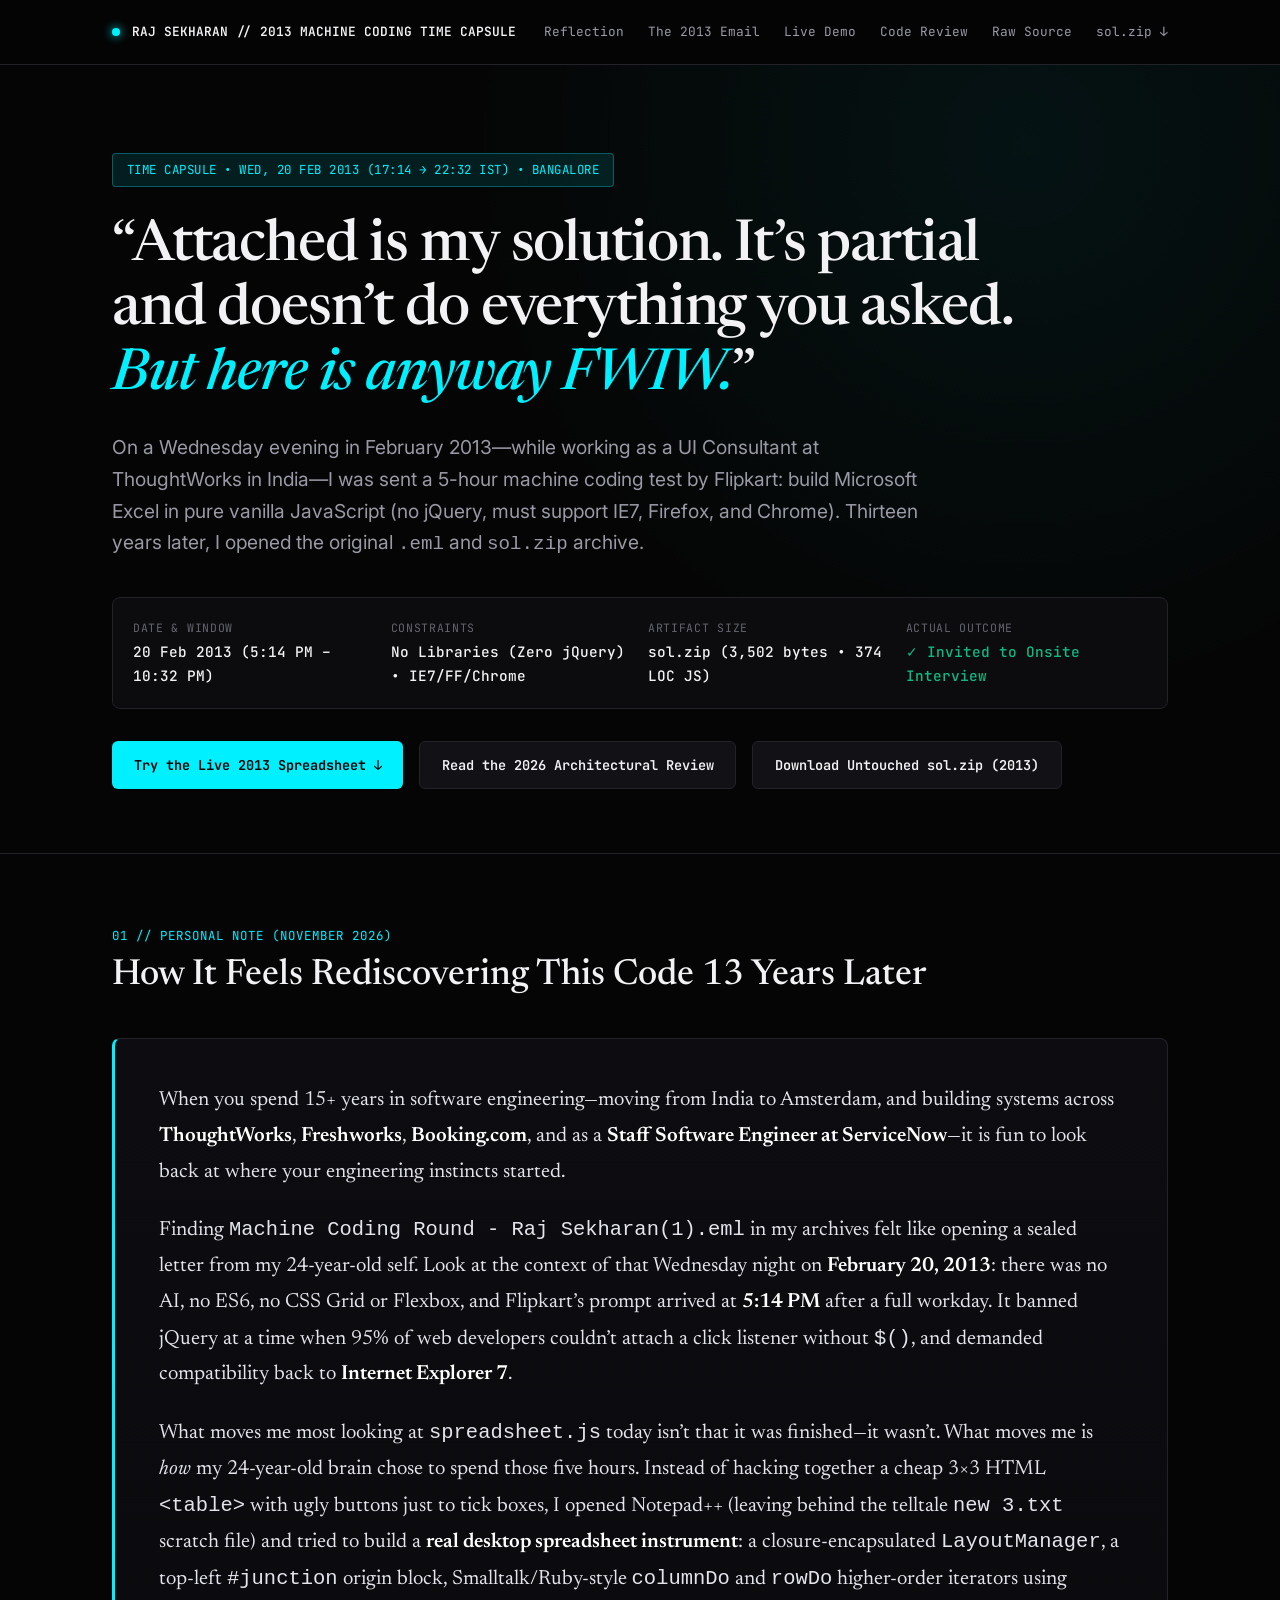
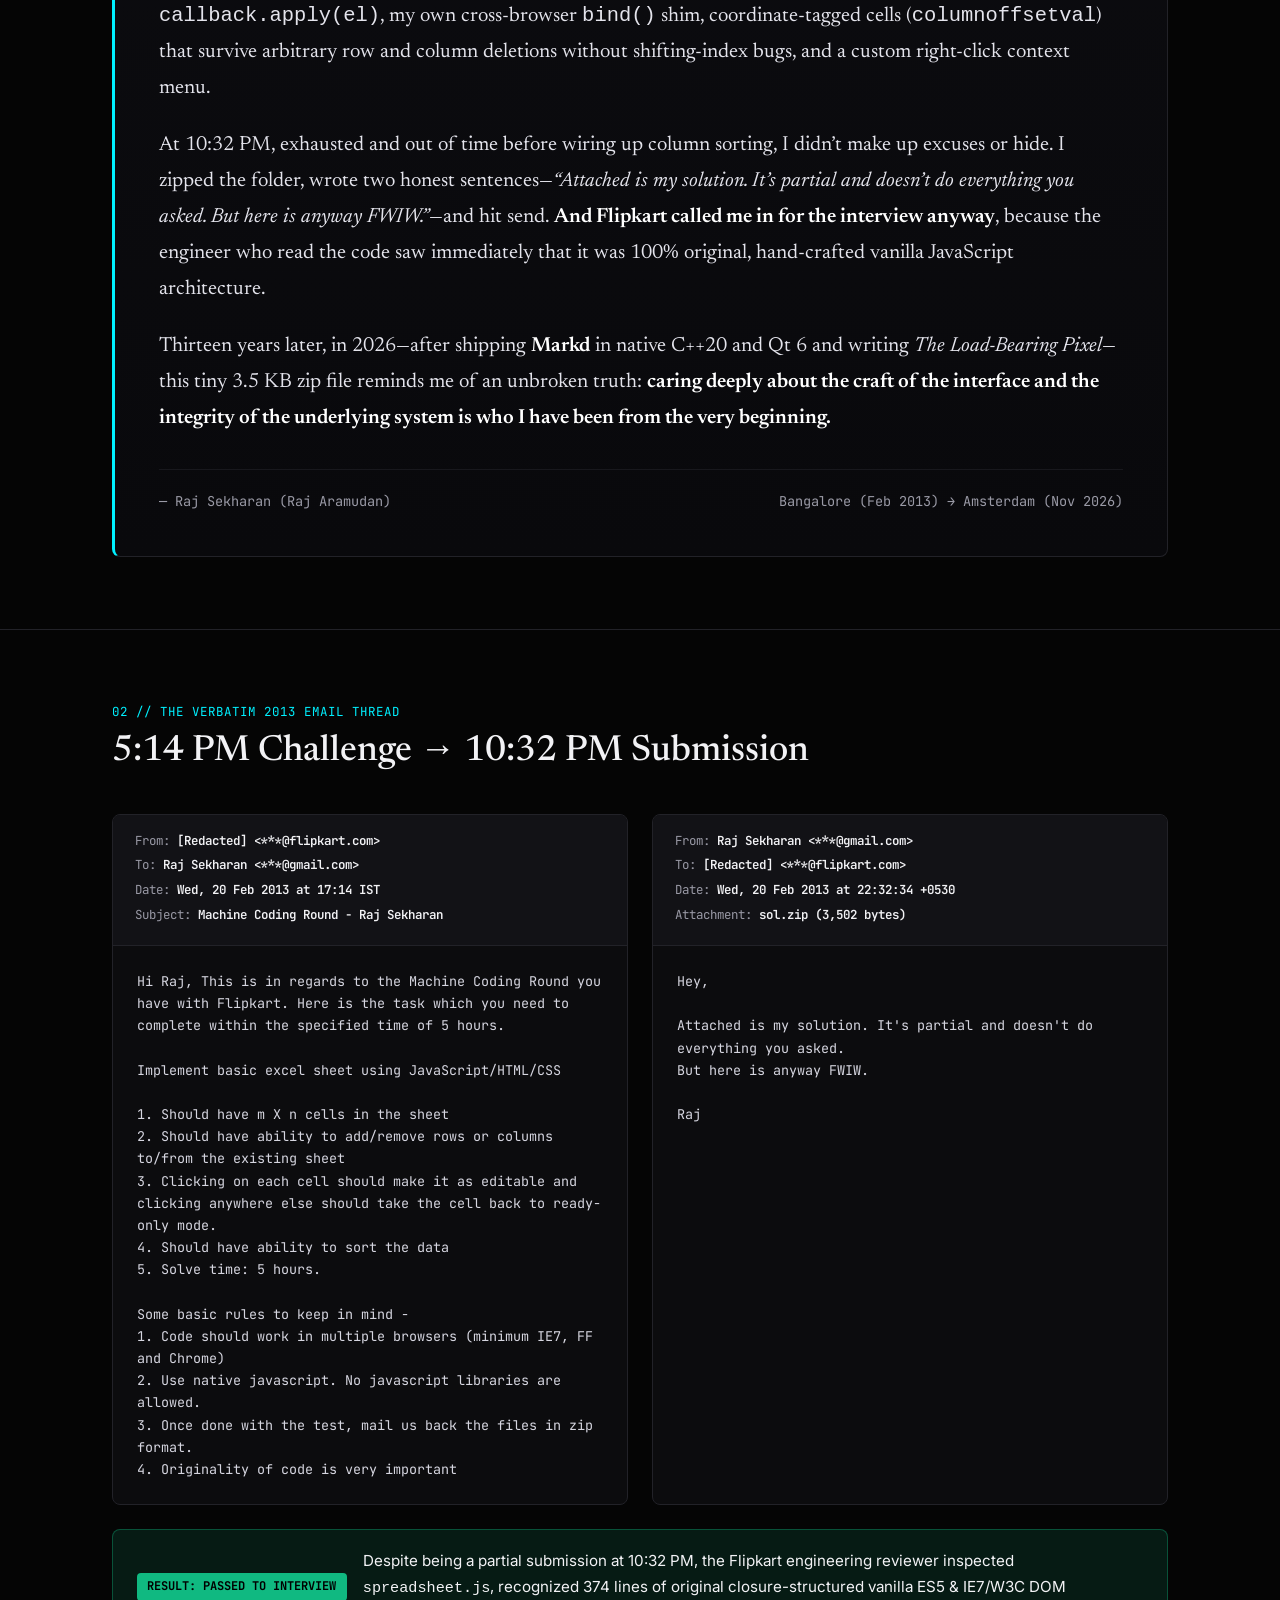
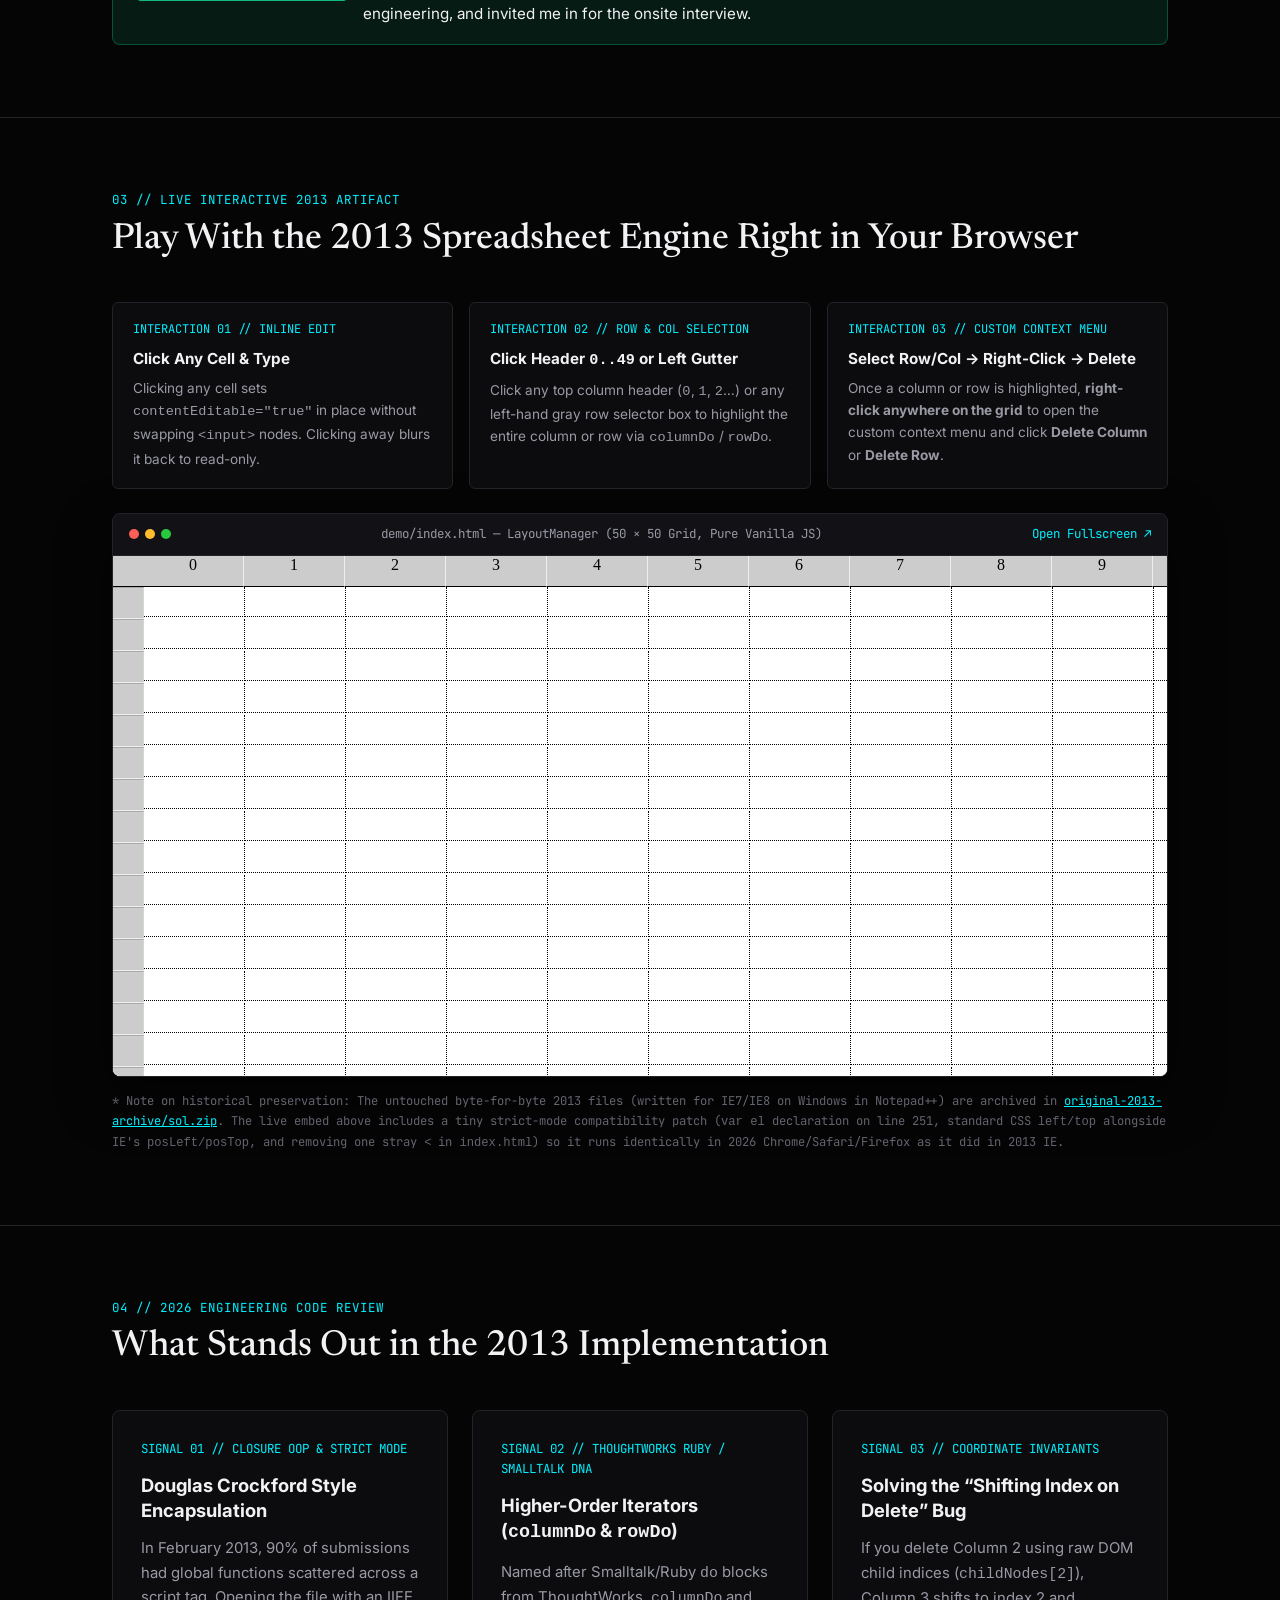
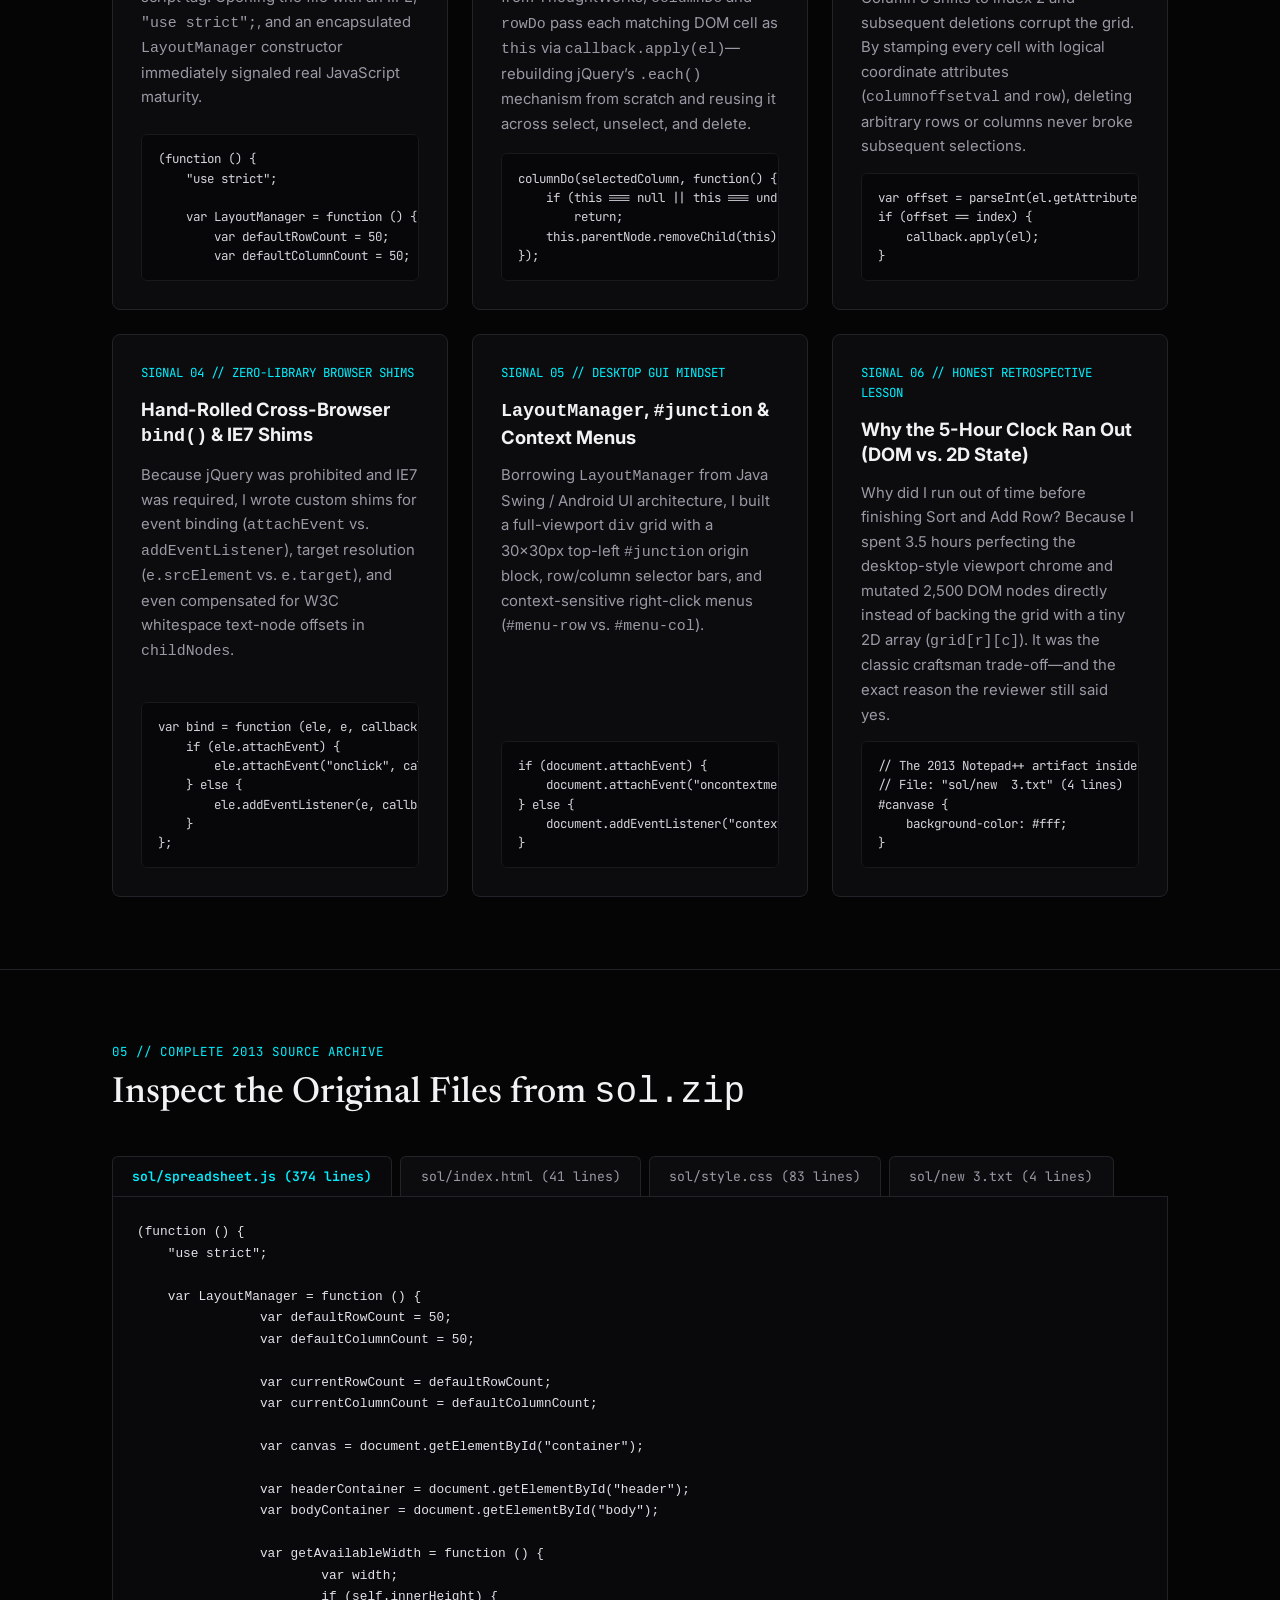
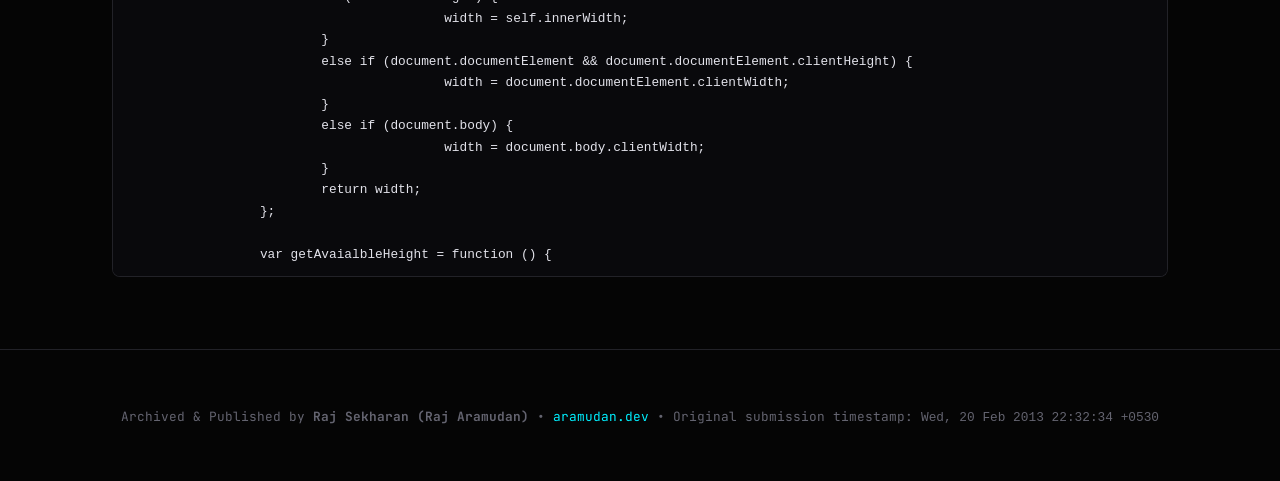
==== commit 47174e56: "Redact email addresses and polish retrospective note" ====
--- a/index.html
+++ b/index.html
@@ -610,7 +610,7 @@
 
             <div class="personal-note">
                 <p>
-                    When you spend 15+ years in software engineering—moving from India to Amsterdam, climbing from entry-level trainee to <strong>ThoughtWorks</strong>, <strong>Freshworks</strong>, <strong>Booking.com</strong>, and <strong>Staff Software Engineer at ServiceNow</strong>, and weathering the bruising politics that sometimes come with large corporations—it is surprisingly easy to forget how good you already were when you were young.
+                    When you spend 15+ years in software engineering—moving from India to Amsterdam, and building systems across <strong>ThoughtWorks</strong>, <strong>Freshworks</strong>, <strong>Booking.com</strong>, and as a <strong>Staff Software Engineer at ServiceNow</strong>—it is fun to look back at where your engineering instincts started.
                 </p>
                 <p>
                     Finding <code>Machine Coding Round - Raj Sekharan(1).eml</code> in my archives felt like opening a sealed letter from my 24-year-old self. Look at the context of that Wednesday night on <strong>February 20, 2013</strong>: there was no AI, no ES6, no CSS Grid or Flexbox, and Flipkart’s prompt arrived at <strong>5:14 PM</strong> after a full workday. It banned jQuery at a time when 95% of web developers couldn’t attach a click listener without <code>$()</code>, and demanded compatibility back to <strong>Internet Explorer 7</strong>.
@@ -644,8 +644,8 @@
             <div class="email-grid">
                 <div class="email-card">
                     <div class="email-header">
-                        <div>From: <span class="hl">Abhinav Rastogi &lt;abhinav.rastogi@flipkart.com&gt;</span></div>
-                        <div>To: <span class="hl">Raj Sekharan &lt;flarecore@gmail.com&gt;</span></div>
+                        <div>From: <span class="hl">[Redacted] &lt;***@flipkart.com&gt;</span></div>
+                        <div>To: <span class="hl">Raj Sekharan &lt;***@gmail.com&gt;</span></div>
                         <div>Date: <span class="hl">Wed, 20 Feb 2013 at 17:14 IST</span></div>
                         <div>Subject: <span class="hl">Machine Coding Round - Raj Sekharan</span></div>
                     </div>
@@ -668,8 +668,8 @@
 
                 <div class="email-card">
                     <div class="email-header">
-                        <div>From: <span class="hl">Raj Sekharan &lt;flarecore@gmail.com&gt;</span></div>
-                        <div>To: <span class="hl">Abhinav Rastogi &lt;abhinav.rastogi@flipkart.com&gt;</span></div>
+                        <div>From: <span class="hl">Raj Sekharan &lt;***@gmail.com&gt;</span></div>
+                        <div>To: <span class="hl">[Redacted] &lt;***@flipkart.com&gt;</span></div>
                         <div>Date: <span class="hl">Wed, 20 Feb 2013 at 22:32:34 +0530</span></div>
                         <div>Attachment: <span class="hl">sol.zip (3,502 bytes)</span></div>
                     </div>
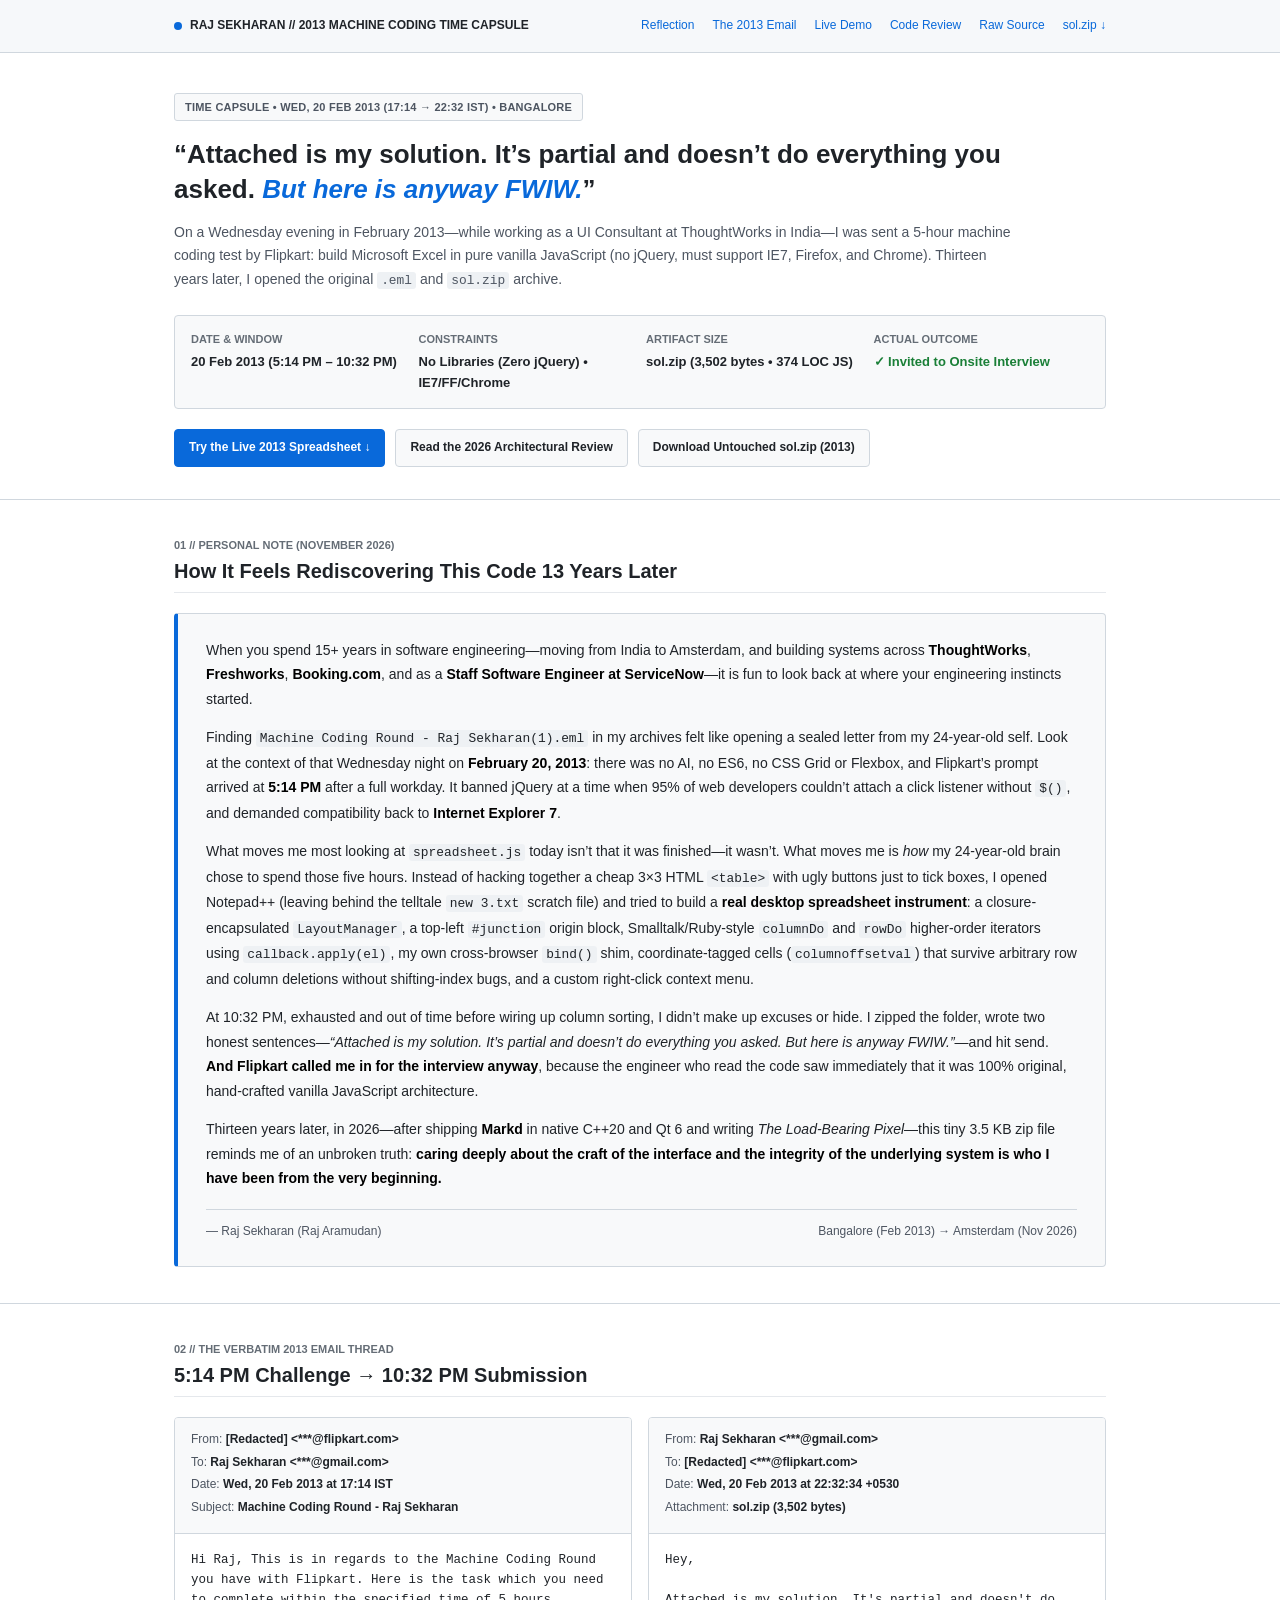
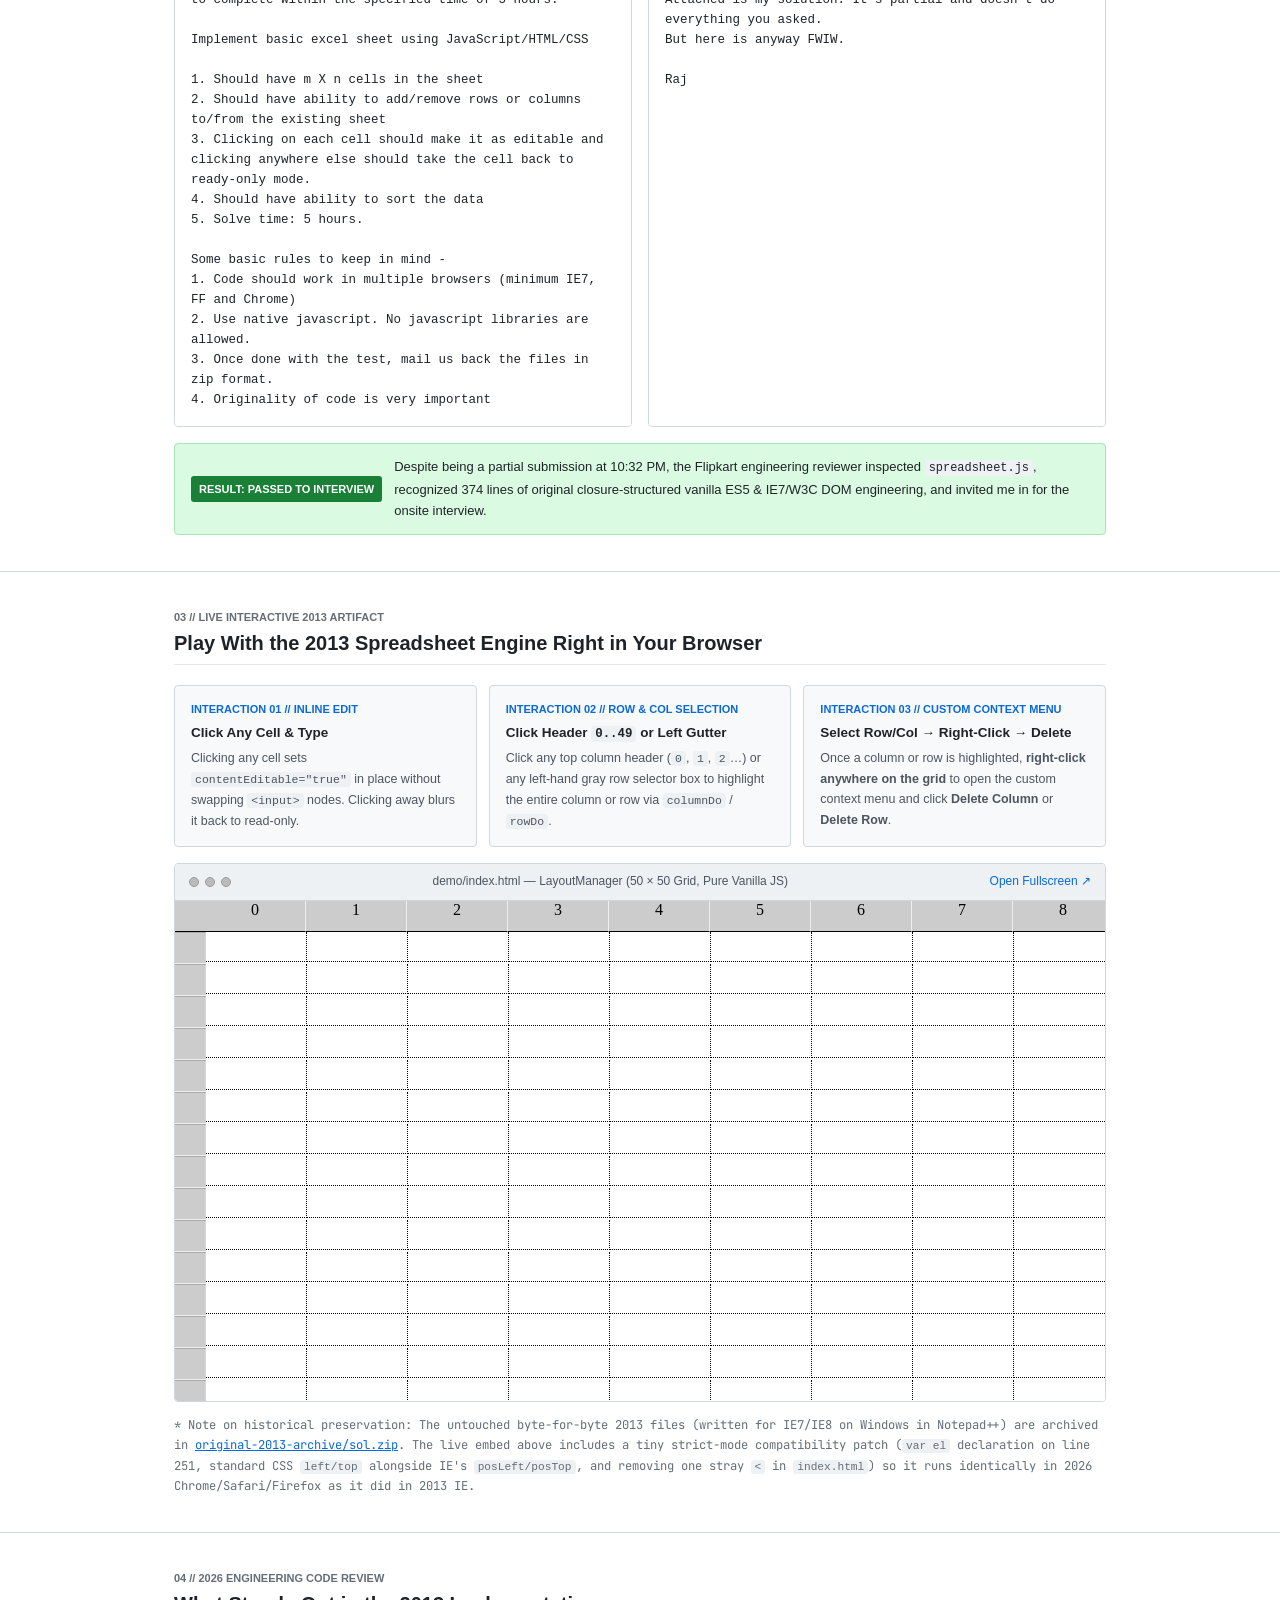
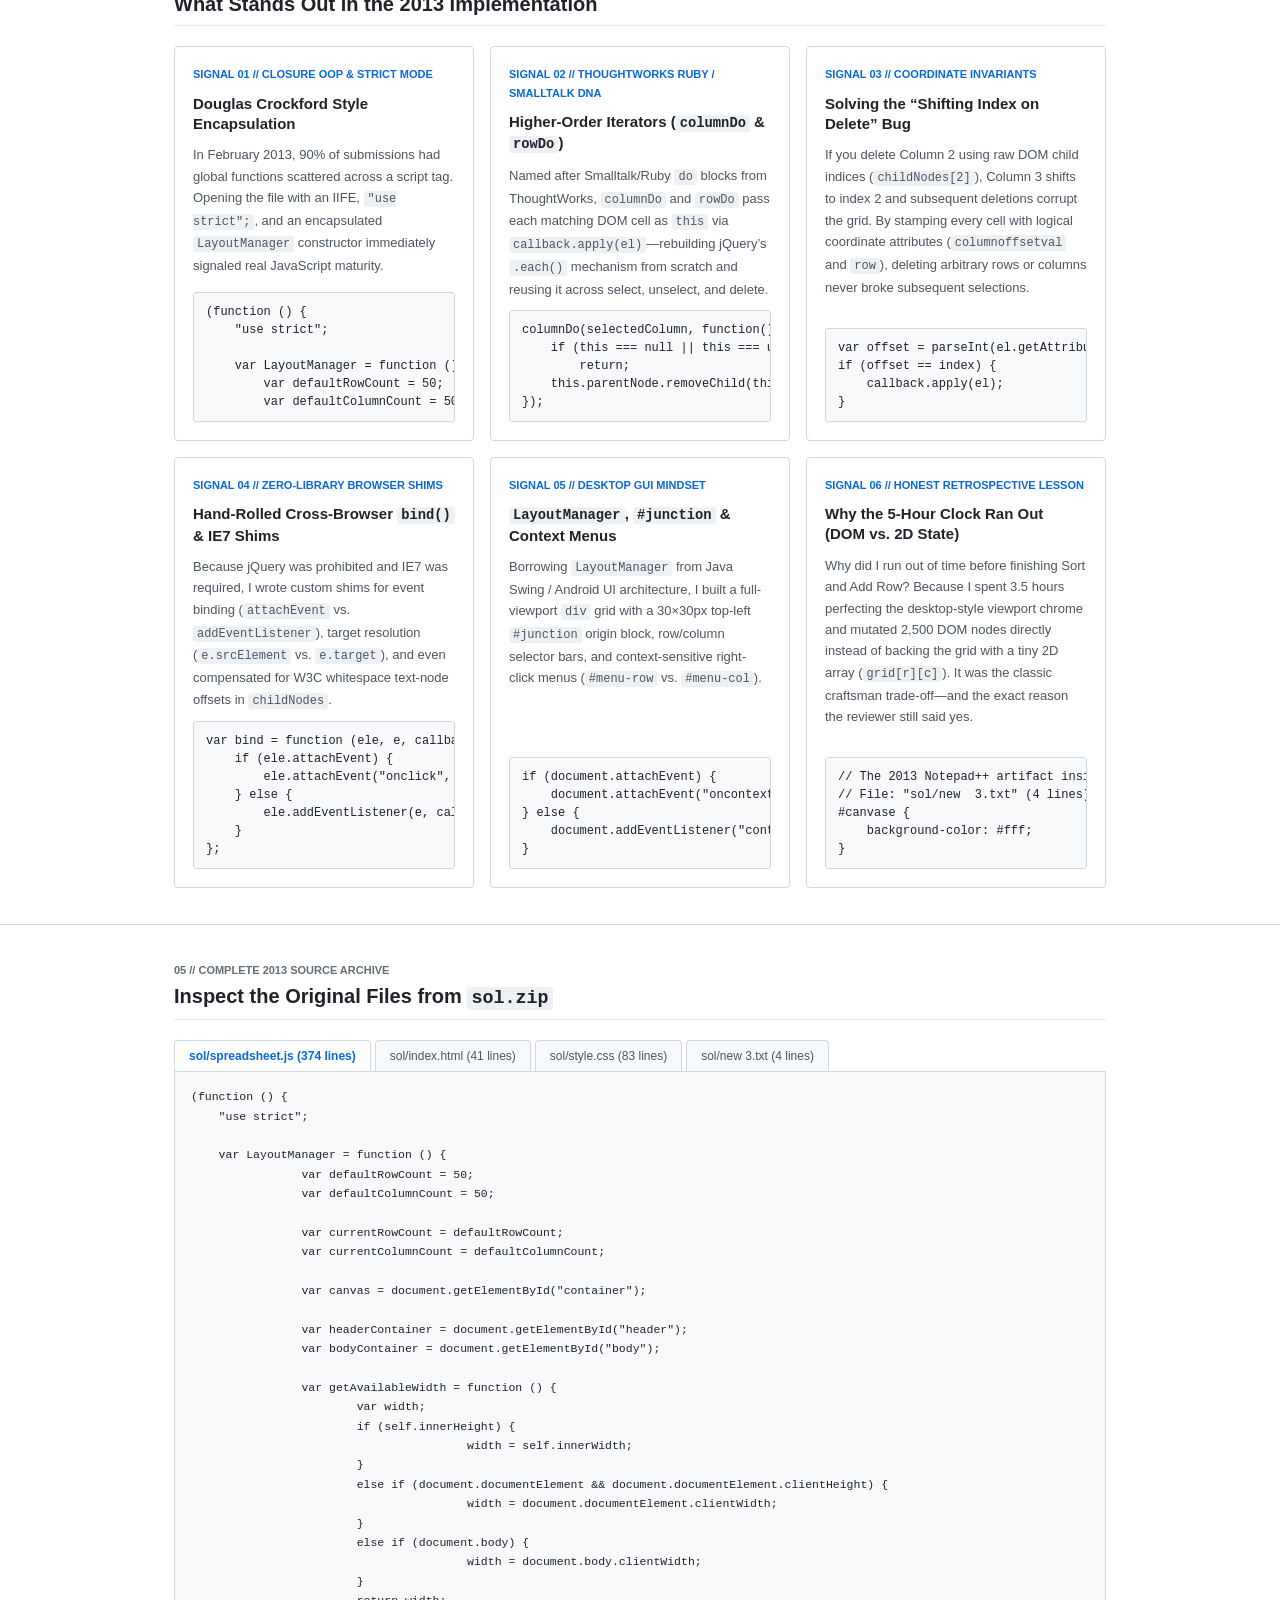
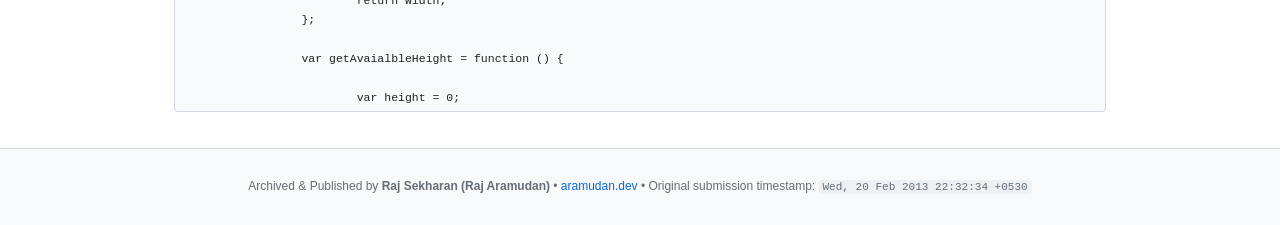
==== commit a86decb9: "Switch to clean white-mode formal layout with Verdana typography" ====
--- a/index.html
+++ b/index.html
@@ -9,20 +9,20 @@
     <link href="https://fonts.googleapis.com/css2?family=Inter:wght@400;500;600;700&family=JetBrains+Mono:ital,wght@0,400;0,500;0,600;1,400&family=Newsreader:ital,opsz,wght@0,6..72,400;0,6..72,500;0,6..72,600;1,6..72,400&display=swap" rel="stylesheet">
     <style>
         :root {
-            --bg: #050505;
-            --surface: #0c0c0e;
-            --surface-elevated: #121216;
-            --border: #222228;
-            --border-subtle: #18181d;
-            --text: #f2f2f5;
-            --text-muted: #9a9aa6;
-            --text-dim: #646470;
-            --accent: #00f0ff;
-            --accent-soft: rgba(0, 240, 255, 0.1);
-            --emerald: #10b981;
-            --emerald-soft: rgba(16, 185, 129, 0.12);
-            --amber: #f59e0b;
-            --amber-soft: rgba(245, 158, 11, 0.12);
+            --bg: #ffffff;
+            --surface: #f8f9fa;
+            --surface-elevated: #eef1f4;
+            --border: #d0d7de;
+            --border-subtle: #e5e8ec;
+            --text: #1f2328;
+            --text-muted: #4d5561;
+            --text-dim: #656d76;
+            --accent: #0969da;
+            --accent-soft: #ddf4ff;
+            --emerald: #1a7f37;
+            --emerald-soft: #dafbe1;
+            --amber: #9a6700;
+            --amber-soft: #fff8c5;
         }
 
         * {
@@ -34,22 +34,22 @@
         body {
             background-color: var(--bg);
             color: var(--text);
-            font-family: 'Inter', -apple-system, BlinkMacSystemFont, sans-serif;
+            font-family: Verdana, Geneva, Tahoma, sans-serif;
+            font-size: 14px;
             line-height: 1.65;
             -webkit-font-smoothing: antialiased;
         }
 
         .container {
-            max-width: 1120px;
+            max-width: 980px;
             margin: 0 auto;
-            padding: 0 2rem;
+            padding: 0 24px;
         }
 
         /* Header / Nav */
         header.topbar {
             border-bottom: 1px solid var(--border);
-            background: rgba(5, 5, 5, 0.88);
-            backdrop-filter: blur(12px);
+            background: #f6f8fa;
             position: sticky;
             top: 0;
             z-index: 100;
@@ -59,9 +59,9 @@
             display: flex;
             justify-content: space-between;
             align-items: center;
-            height: 64px;
-            font-family: 'JetBrains Mono', monospace;
-            font-size: 0.8rem;
+            height: 52px;
+            font-family: Verdana, Geneva, sans-serif;
+            font-size: 12px;
         }
 
         .brand {
@@ -69,8 +69,8 @@
             text-decoration: none;
             display: flex;
             align-items: center;
-            gap: 0.75rem;
-            font-weight: 600;
+            gap: 8px;
+            font-weight: 700;
         }
 
         .brand-dot {
@@ -78,55 +78,52 @@
             height: 8px;
             border-radius: 50%;
             background: var(--accent);
-            box-shadow: 0 0 10px var(--accent);
         }
 
         .nav-links {
             display: flex;
-            gap: 1.5rem;
+            gap: 18px;
             align-items: center;
         }
 
         .nav-links a {
-            color: var(--text-muted);
+            color: var(--accent);
             text-decoration: none;
-            transition: color 0.15s ease;
         }
 
         .nav-links a:hover {
-            color: var(--accent);
+            text-decoration: underline;
         }
 
         /* Hero */
         .hero {
-            padding: 5.5rem 0 4rem;
+            padding: 40px 0 32px;
             border-bottom: 1px solid var(--border);
-            background: radial-gradient(circle at 80% 10%, rgba(0, 240, 255, 0.06), transparent 45%);
+            background: #ffffff;
         }
 
         .eyebrow {
-            display: inline-flex;
-            align-items: center;
-            gap: 0.6rem;
-            font-family: 'JetBrains Mono', monospace;
-            font-size: 0.78rem;
-            color: var(--accent);
-            border: 1px solid rgba(0, 240, 255, 0.3);
-            background: var(--accent-soft);
-            padding: 0.35rem 0.85rem;
-            border-radius: 4px;
-            margin-bottom: 1.75rem;
-            letter-spacing: 0.04em;
+            display: inline-block;
+            font-family: Verdana, Geneva, sans-serif;
+            font-size: 11px;
+            font-weight: 700;
+            color: var(--text-muted);
+            border: 1px solid var(--border);
+            background: var(--surface);
+            padding: 4px 10px;
+            border-radius: 3px;
+            margin-bottom: 16px;
+            letter-spacing: 0.02em;
         }
 
         .hero h1 {
-            font-family: 'Newsreader', Georgia, serif;
-            font-size: clamp(2.4rem, 4.5vw, 4rem);
-            font-weight: 500;
-            line-height: 1.12;
-            letter-spacing: -0.02em;
-            max-width: 960px;
-            margin-bottom: 1.5rem;
+            font-family: Verdana, Geneva, sans-serif;
+            font-size: 26px;
+            font-weight: 700;
+            line-height: 1.35;
+            color: var(--text);
+            max-width: 900px;
+            margin-bottom: 14px;
         }
 
         .hero h1 em {
@@ -135,42 +132,42 @@
         }
 
         .hero-lead {
-            font-size: 1.2rem;
+            font-size: 14px;
             color: var(--text-muted);
-            max-width: 820px;
-            margin-bottom: 2.25rem;
+            max-width: 840px;
+            margin-bottom: 24px;
         }
 
         .meta-strip {
             display: grid;
             grid-template-columns: repeat(auto-fit, minmax(200px, 1fr));
-            gap: 1rem;
-            padding: 1.25rem;
+            gap: 12px;
+            padding: 14px 16px;
             background: var(--surface);
             border: 1px solid var(--border);
-            border-radius: 8px;
-            margin-bottom: 2rem;
+            border-radius: 4px;
+            margin-bottom: 20px;
         }
 
         .meta-item {
             display: flex;
             flex-direction: column;
-            gap: 0.2rem;
+            gap: 3px;
         }
 
         .meta-label {
-            font-family: 'JetBrains Mono', monospace;
-            font-size: 0.72rem;
+            font-family: Verdana, Geneva, sans-serif;
+            font-size: 11px;
             text-transform: uppercase;
             color: var(--text-dim);
-            letter-spacing: 0.06em;
+            font-weight: 700;
         }
 
         .meta-value {
-            font-family: 'JetBrains Mono', monospace;
-            font-size: 0.9rem;
+            font-family: Verdana, Geneva, sans-serif;
+            font-size: 13px;
             color: var(--text);
-            font-weight: 500;
+            font-weight: 600;
         }
 
         .meta-value.pass {
@@ -180,85 +177,86 @@
         .cta-row {
             display: flex;
             flex-wrap: wrap;
-            gap: 1rem;
+            gap: 10px;
         }
 
         .btn {
             display: inline-flex;
             align-items: center;
-            gap: 0.5rem;
-            padding: 0.75rem 1.35rem;
-            font-family: 'JetBrains Mono', monospace;
-            font-size: 0.85rem;
-            font-weight: 600;
-            border-radius: 6px;
+            gap: 6px;
+            padding: 8px 14px;
+            font-family: Verdana, Geneva, sans-serif;
+            font-size: 12px;
+            font-weight: 700;
+            border-radius: 4px;
             text-decoration: none;
-            transition: all 0.15s ease;
         }
 
         .btn-primary {
             background: var(--accent);
-            color: #000;
+            color: #ffffff;
+            border: 1px solid var(--accent);
         }
 
         .btn-primary:hover {
-            background: #52f5ff;
-            transform: translateY(-1px);
+            background: #0550ae;
         }
 
         .btn-secondary {
-            background: var(--surface-elevated);
+            background: var(--surface);
             color: var(--text);
             border: 1px solid var(--border);
         }
 
         .btn-secondary:hover {
-            border-color: var(--accent);
-            color: var(--accent);
+            background: var(--surface-elevated);
         }
 
         /* Section Layout */
         section {
-            padding: 4.5rem 0;
+            padding: 36px 0;
             border-bottom: 1px solid var(--border);
         }
 
         .section-header {
-            margin-bottom: 2.5rem;
+            margin-bottom: 20px;
+            padding-bottom: 8px;
+            border-bottom: 1px solid var(--border-subtle);
         }
 
         .section-tag {
-            font-family: 'JetBrains Mono', monospace;
-            font-size: 0.78rem;
-            color: var(--accent);
+            font-family: Verdana, Geneva, sans-serif;
+            font-size: 11px;
+            font-weight: 700;
+            color: var(--text-dim);
             text-transform: uppercase;
-            letter-spacing: 0.08em;
             display: block;
-            margin-bottom: 0.5rem;
+            margin-bottom: 4px;
         }
 
         .section-title {
-            font-family: 'Newsreader', Georgia, serif;
-            font-size: 2.25rem;
-            font-weight: 500;
-            line-height: 1.2;
+            font-family: Verdana, Geneva, sans-serif;
+            font-size: 20px;
+            font-weight: 700;
+            line-height: 1.3;
+            color: var(--text);
         }
 
         /* Personal Note */
         .personal-note {
-            background: linear-gradient(180deg, #0d0d11 0%, #09090c 100%);
+            background: var(--surface);
             border: 1px solid var(--border);
-            border-left: 3px solid var(--accent);
-            border-radius: 8px;
-            padding: 2.75rem;
+            border-left: 4px solid var(--accent);
+            border-radius: 4px;
+            padding: 24px 28px;
         }
 
         .personal-note p {
-            font-family: 'Newsreader', Georgia, serif;
-            font-size: 1.28rem;
+            font-family: Verdana, Geneva, sans-serif;
+            font-size: 14px;
             line-height: 1.75;
-            color: #e4e4ec;
-            margin-bottom: 1.35rem;
+            color: var(--text);
+            margin-bottom: 14px;
         }
 
         .personal-note p:last-of-type {
@@ -266,28 +264,28 @@
         }
 
         .personal-note strong {
-            color: #fff;
-            font-weight: 600;
+            color: #000000;
+            font-weight: 700;
         }
 
         .signature {
-            margin-top: 2rem;
-            padding-top: 1.25rem;
-            border-top: 1px solid var(--border-subtle);
-            font-family: 'JetBrains Mono', monospace;
-            font-size: 0.85rem;
+            margin-top: 18px;
+            padding-top: 12px;
+            border-top: 1px solid var(--border);
+            font-family: Verdana, Geneva, sans-serif;
+            font-size: 12px;
             color: var(--text-muted);
             display: flex;
             justify-content: space-between;
             flex-wrap: wrap;
-            gap: 1rem;
+            gap: 12px;
         }
 
         /* Email Exchange */
         .email-grid {
             display: grid;
             grid-template-columns: 1fr 1fr;
-            gap: 1.5rem;
+            gap: 16px;
         }
 
         @media (max-width: 860px) {
@@ -297,62 +295,64 @@
         }
 
         .email-card {
-            background: var(--surface);
+            background: #ffffff;
             border: 1px solid var(--border);
-            border-radius: 8px;
+            border-radius: 4px;
             overflow: hidden;
             display: flex;
             flex-direction: column;
         }
 
         .email-header {
-            background: var(--surface-elevated);
-            padding: 1rem 1.35rem;
+            background: var(--surface);
+            padding: 12px 16px;
             border-bottom: 1px solid var(--border);
-            font-family: 'JetBrains Mono', monospace;
-            font-size: 0.78rem;
+            font-family: Verdana, Geneva, sans-serif;
+            font-size: 12px;
             color: var(--text-muted);
         }
 
         .email-header div {
-            margin-bottom: 0.25rem;
+            margin-bottom: 3px;
         }
 
         .email-header span.hl {
             color: var(--text);
-            font-weight: 600;
+            font-weight: 700;
         }
 
         .email-body {
-            padding: 1.5rem;
-            font-family: 'JetBrains Mono', monospace;
-            font-size: 0.84rem;
-            line-height: 1.65;
-            color: #d6d6e0;
+            padding: 16px;
+            font-family: Consolas, 'Courier New', monospace;
+            font-size: 12.5px;
+            line-height: 1.6;
+            color: var(--text);
             white-space: pre-wrap;
             flex: 1;
+            background: #ffffff;
         }
 
         .outcome-banner {
-            margin-top: 1.5rem;
-            padding: 1.15rem 1.5rem;
+            margin-top: 16px;
+            padding: 12px 16px;
             background: var(--emerald-soft);
-            border: 1px solid rgba(16, 185, 129, 0.35);
-            border-radius: 8px;
+            border: 1px solid #a4e6b5;
+            border-radius: 4px;
             display: flex;
             align-items: center;
-            gap: 1rem;
-            font-size: 0.95rem;
+            gap: 12px;
+            font-size: 13px;
+            color: var(--text);
         }
 
         .outcome-badge {
-            font-family: 'JetBrains Mono', monospace;
-            font-size: 0.75rem;
+            font-family: Verdana, Geneva, sans-serif;
+            font-size: 11px;
             font-weight: 700;
             background: var(--emerald);
-            color: #000;
-            padding: 0.25rem 0.65rem;
-            border-radius: 4px;
+            color: #ffffff;
+            padding: 4px 8px;
+            border-radius: 3px;
             white-space: nowrap;
         }
 
@@ -360,53 +360,53 @@
         .demo-instructions {
             display: grid;
             grid-template-columns: repeat(auto-fit, minmax(260px, 1fr));
-            gap: 1rem;
-            margin-bottom: 1.5rem;
+            gap: 12px;
+            margin-bottom: 16px;
         }
 
         .step-card {
             background: var(--surface);
             border: 1px solid var(--border);
-            border-radius: 6px;
-            padding: 1.1rem 1.25rem;
+            border-radius: 4px;
+            padding: 14px 16px;
         }
 
         .step-num {
-            font-family: 'JetBrains Mono', monospace;
-            font-size: 0.75rem;
+            font-family: Verdana, Geneva, sans-serif;
+            font-size: 11px;
+            font-weight: 700;
             color: var(--accent);
-            margin-bottom: 0.35rem;
+            margin-bottom: 4px;
             display: block;
         }
 
         .step-card h4 {
-            font-size: 0.95rem;
-            margin-bottom: 0.35rem;
+            font-size: 13.5px;
+            margin-bottom: 4px;
             color: var(--text);
         }
 
         .step-card p {
-            font-size: 0.85rem;
+            font-size: 12.5px;
             color: var(--text-muted);
         }
 
         .browser-window {
             border: 1px solid var(--border);
-            border-radius: 8px;
+            border-radius: 4px;
             overflow: hidden;
-            background: #1a1a1f;
-            box-shadow: 0 20px 50px rgba(0, 0, 0, 0.6);
+            background: #ffffff;
         }
 
         .browser-chrome {
             display: flex;
             align-items: center;
             justify-content: space-between;
-            padding: 0.65rem 1rem;
+            padding: 8px 14px;
             background: var(--surface-elevated);
             border-bottom: 1px solid var(--border);
-            font-family: 'JetBrains Mono', monospace;
-            font-size: 0.78rem;
+            font-family: Verdana, Geneva, sans-serif;
+            font-size: 12px;
             color: var(--text-muted);
         }
 
@@ -419,16 +419,13 @@
             width: 10px;
             height: 10px;
             border-radius: 50%;
-            background: #333;
-        }
-
-        .window-dots span:nth-child(1) { background: #ff5f56; }
-        .window-dots span:nth-child(2) { background: #ffbd2e; }
-        .window-dots span:nth-child(3) { background: #27c93f; }
+            background: #bbb;
+            border: 1px solid #999;
+        }
 
         .demo-iframe {
             width: 100%;
-            height: 520px;
+            height: 500px;
             border: none;
             background: #fff;
             display: block;
@@ -437,46 +434,47 @@
         /* Architectural Review Grid */
         .review-grid {
             display: grid;
-            grid-template-columns: repeat(auto-fit, minmax(330px, 1fr));
-            gap: 1.5rem;
+            grid-template-columns: repeat(auto-fit, minmax(300px, 1fr));
+            gap: 16px;
         }
 
         .review-card {
+            background: #ffffff;
+            border: 1px solid var(--border);
+            border-radius: 4px;
+            padding: 18px;
+            display: flex;
+            flex-direction: column;
+            gap: 10px;
+        }
+
+        .review-card .num {
+            font-family: Verdana, Geneva, sans-serif;
+            font-size: 11px;
+            font-weight: 700;
+            color: var(--accent);
+        }
+
+        .review-card h3 {
+            font-size: 15px;
+            line-height: 1.35;
+            color: var(--text);
+        }
+
+        .review-card p {
+            font-size: 13px;
+            color: var(--text-muted);
+        }
+
+        .code-snippet {
             background: var(--surface);
             border: 1px solid var(--border);
-            border-radius: 8px;
-            padding: 1.75rem;
-            display: flex;
-            flex-direction: column;
-            gap: 0.85rem;
-        }
-
-        .review-card .num {
-            font-family: 'JetBrains Mono', monospace;
-            font-size: 0.78rem;
-            color: var(--accent);
-        }
-
-        .review-card h3 {
-            font-size: 1.15rem;
-            line-height: 1.35;
+            border-radius: 3px;
+            padding: 10px 12px;
+            font-family: Consolas, 'Courier New', monospace;
+            font-size: 12px;
+            line-height: 1.5;
             color: var(--text);
-        }
-
-        .review-card p {
-            font-size: 0.93rem;
-            color: var(--text-muted);
-        }
-
-        .code-snippet {
-            background: #070709;
-            border: 1px solid var(--border-subtle);
-            border-radius: 6px;
-            padding: 0.9rem 1rem;
-            font-family: 'JetBrains Mono', monospace;
-            font-size: 0.78rem;
-            line-height: 1.55;
-            color: #d4d4dc;
             overflow-x: auto;
             margin-top: auto;
         }
@@ -484,7 +482,7 @@
         /* Full Source Code Viewer */
         .tabs {
             display: flex;
-            gap: 0.5rem;
+            gap: 4px;
             border-bottom: 1px solid var(--border);
             margin-bottom: 0;
             overflow-x: auto;
@@ -495,29 +493,29 @@
             color: var(--text-muted);
             border: 1px solid var(--border);
             border-bottom: none;
-            padding: 0.7rem 1.2rem;
-            font-family: 'JetBrains Mono', monospace;
-            font-size: 0.82rem;
+            padding: 8px 14px;
+            font-family: Verdana, Geneva, sans-serif;
+            font-size: 12px;
             cursor: pointer;
-            border-radius: 6px 6px 0 0;
+            border-radius: 4px 4px 0 0;
         }
 
         .tab-btn.active {
-            background: #09090c;
+            background: #ffffff;
             color: var(--accent);
             border-color: var(--border);
-            font-weight: 600;
+            font-weight: 700;
         }
 
         .source-panel {
             display: none;
-            background: #09090c;
+            background: var(--surface);
             border: 1px solid var(--border);
             border-top: none;
-            border-radius: 0 0 8px 8px;
-            padding: 1.5rem;
+            border-radius: 0 0 4px 4px;
+            padding: 16px;
             overflow-x: auto;
-            max-height: 680px;
+            max-height: 640px;
             overflow-y: auto;
         }
 
@@ -526,18 +524,32 @@
         }
 
         .source-panel pre {
-            font-family: 'JetBrains Mono', monospace;
-            font-size: 0.8rem;
-            line-height: 1.6;
-            color: #e2e2ea;
+            font-family: Consolas, 'Courier New', monospace;
+            font-size: 12.5px;
+            line-height: 1.55;
+            color: var(--text);
+        }
+
+        code {
+            font-family: Consolas, 'Courier New', monospace;
+            background: var(--surface-elevated);
+            padding: 1px 4px;
+            border-radius: 3px;
+            font-size: 92%;
+        }
+
+        .source-panel pre code {
+            background: transparent;
+            padding: 0;
         }
 
         footer {
-            padding: 3.5rem 0;
+            padding: 28px 0;
             text-align: center;
-            font-family: 'JetBrains Mono', monospace;
-            font-size: 0.8rem;
+            font-family: Verdana, Geneva, sans-serif;
+            font-size: 12px;
             color: var(--text-dim);
+            background: var(--surface);
         }
 
         footer a {
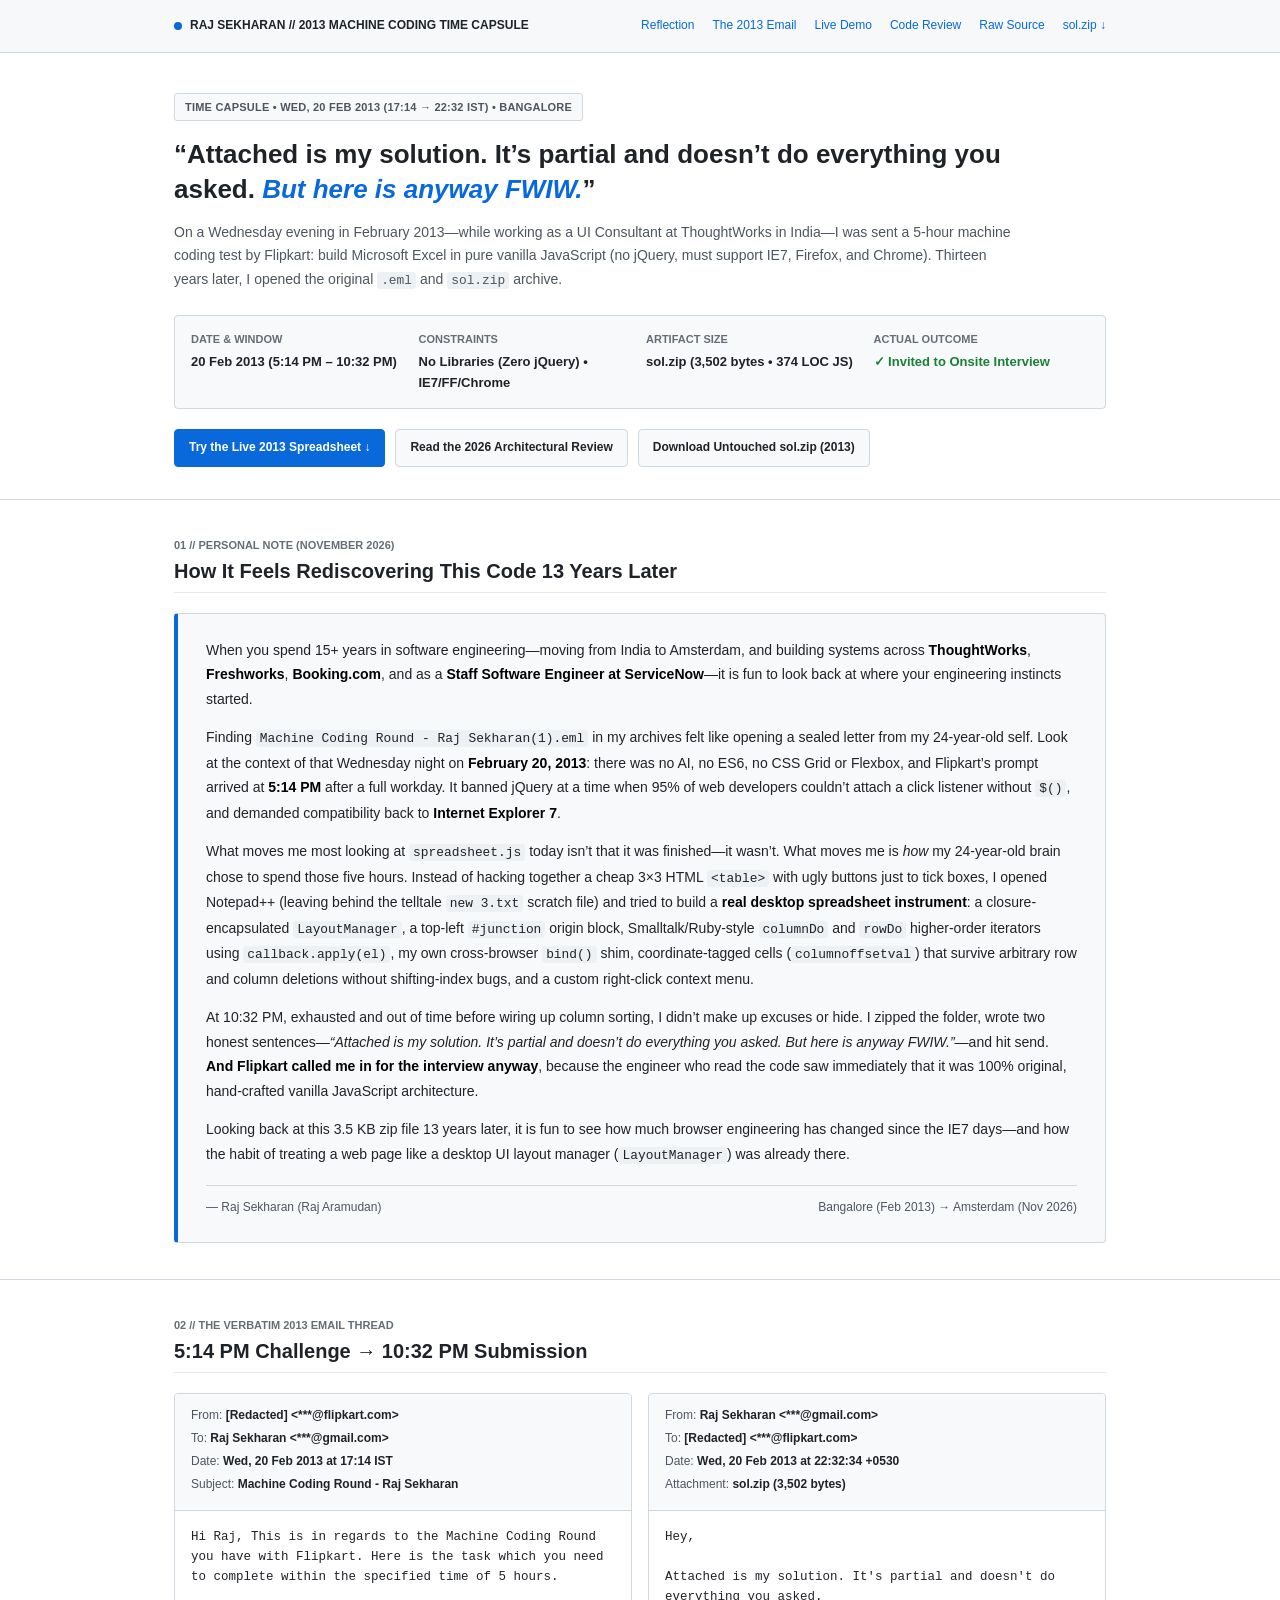
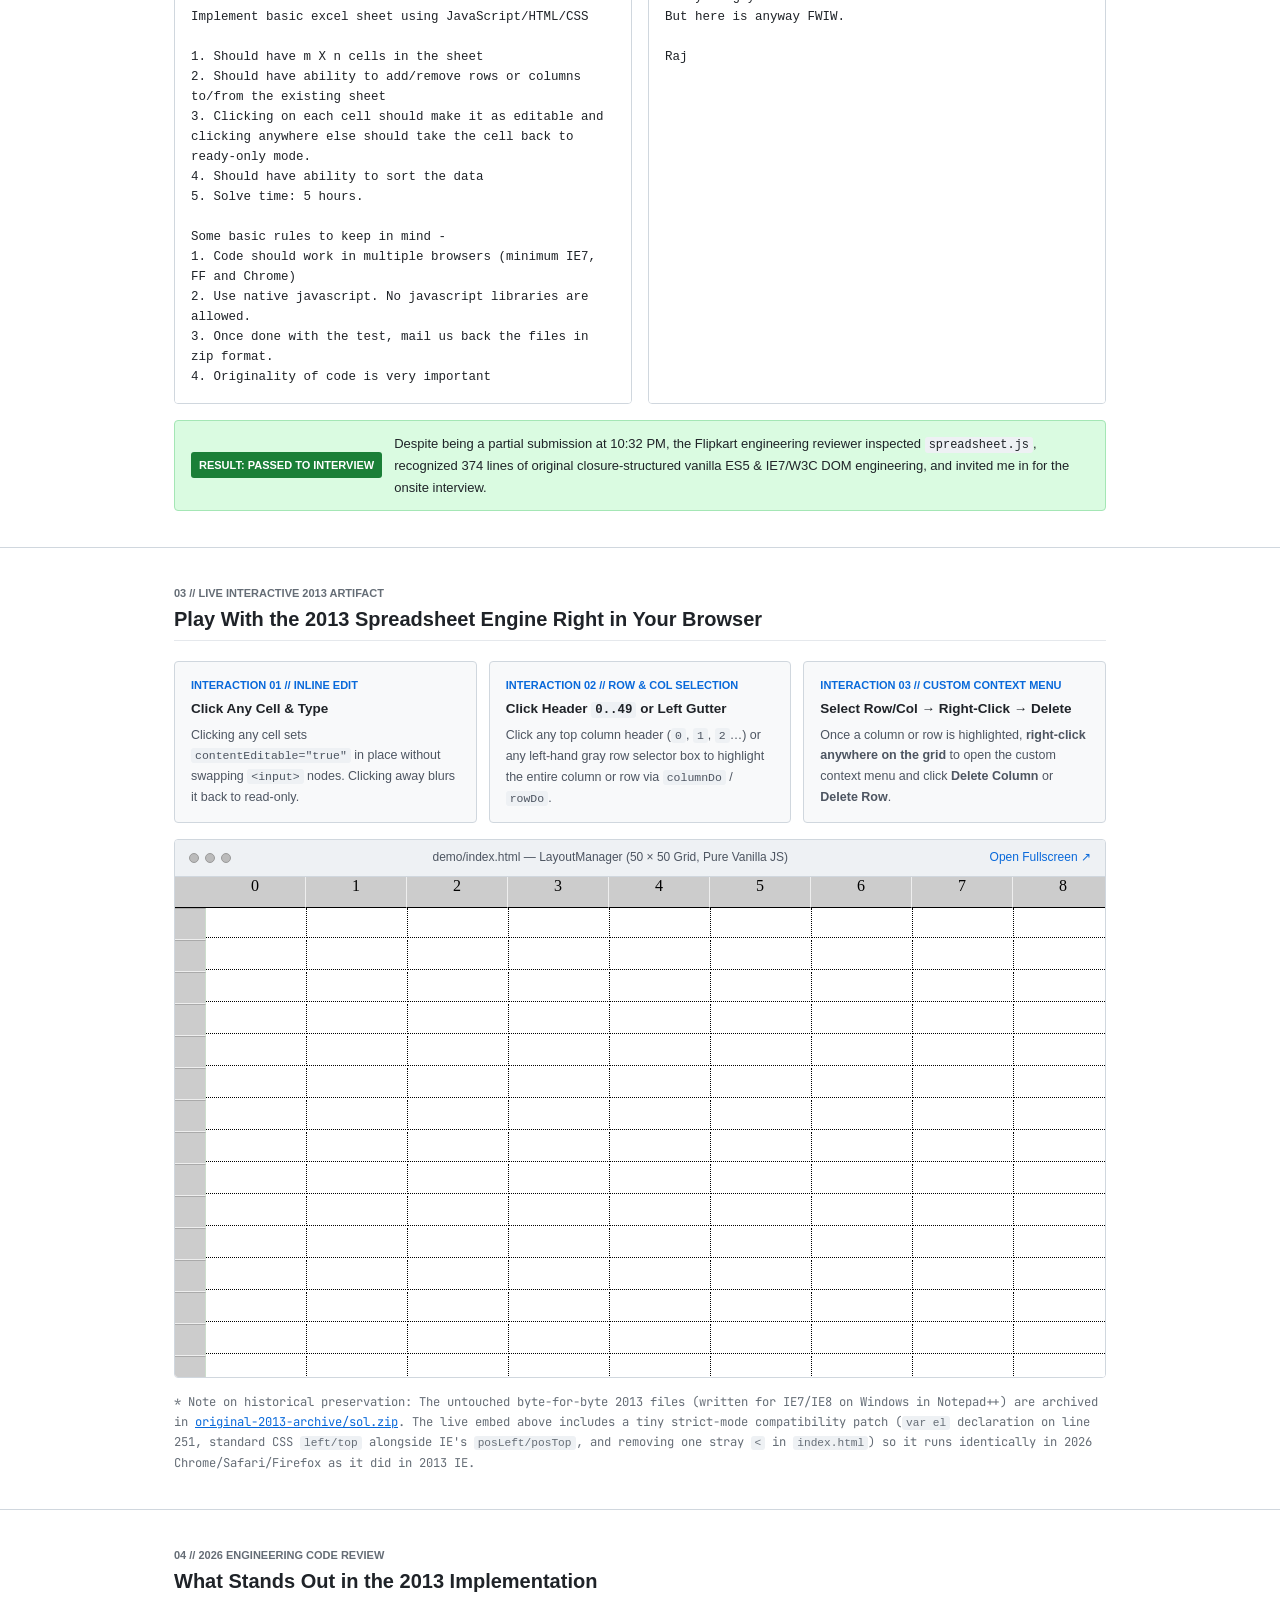
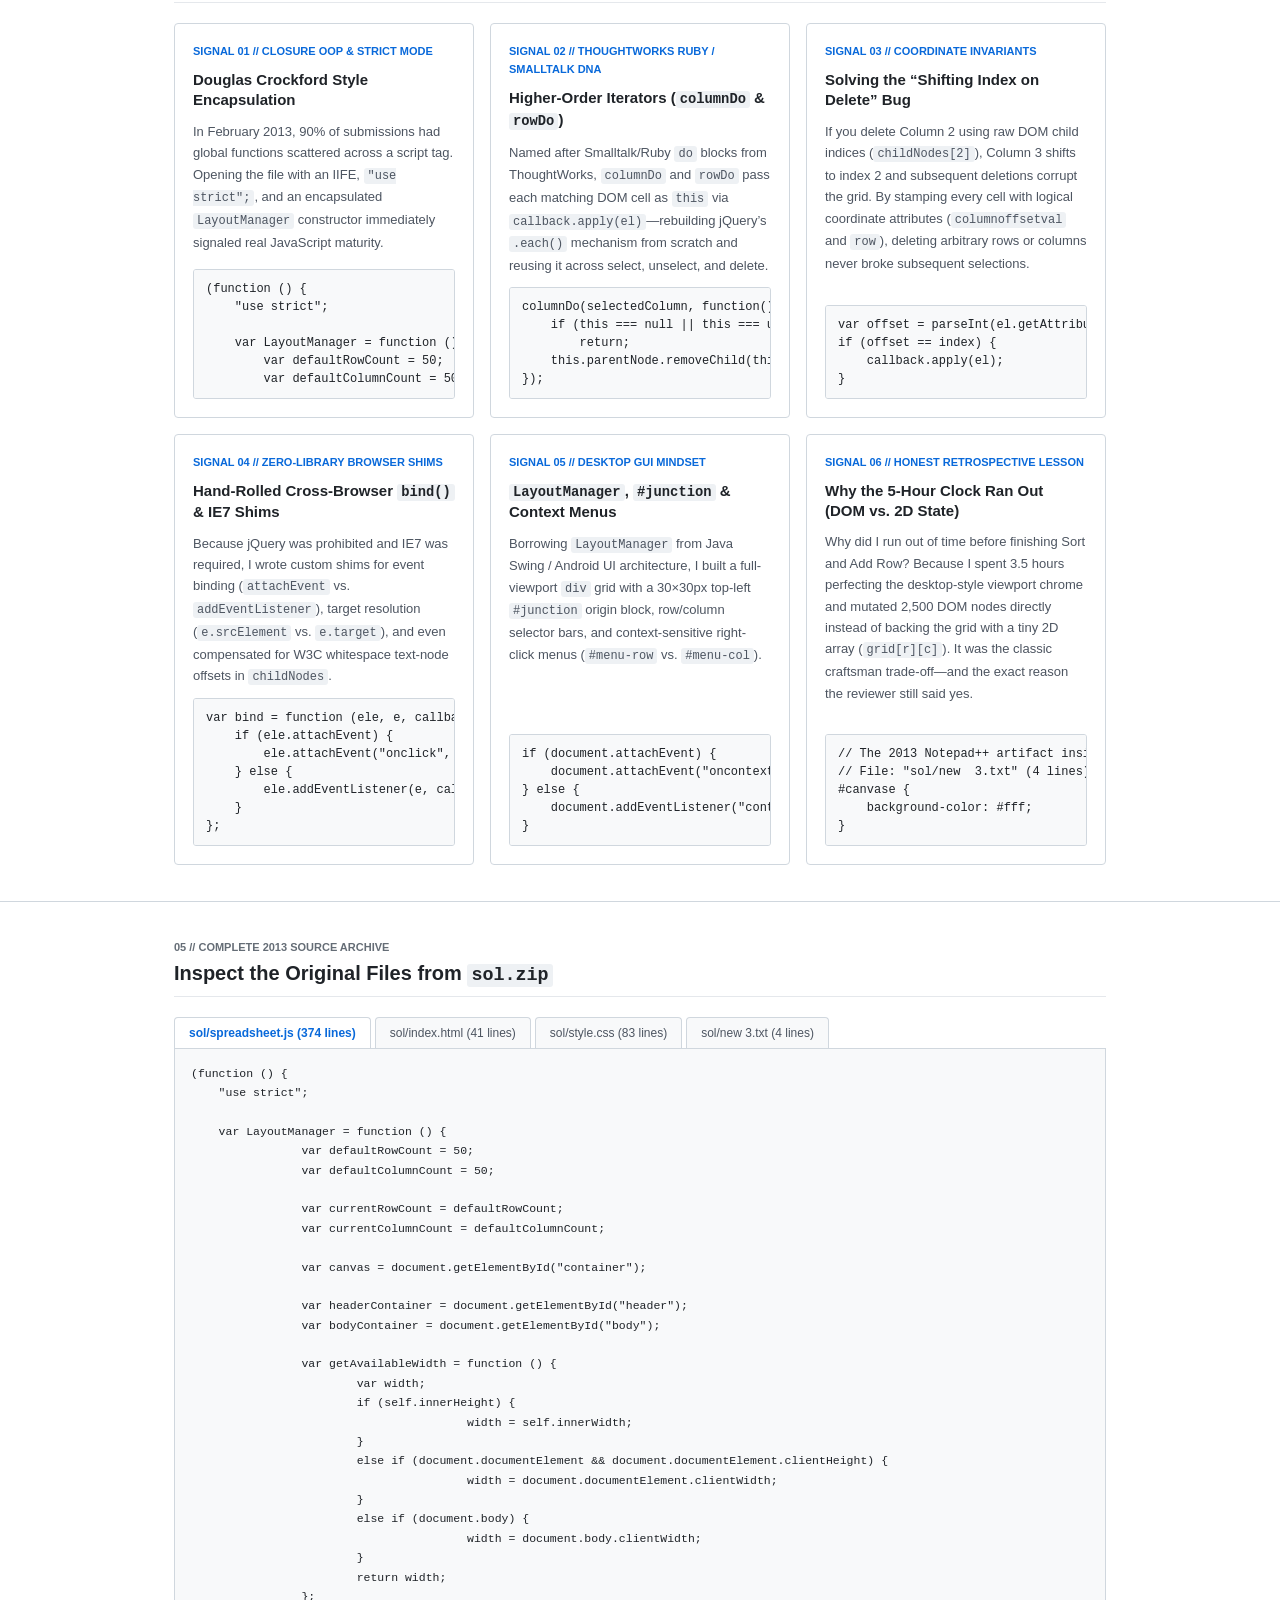
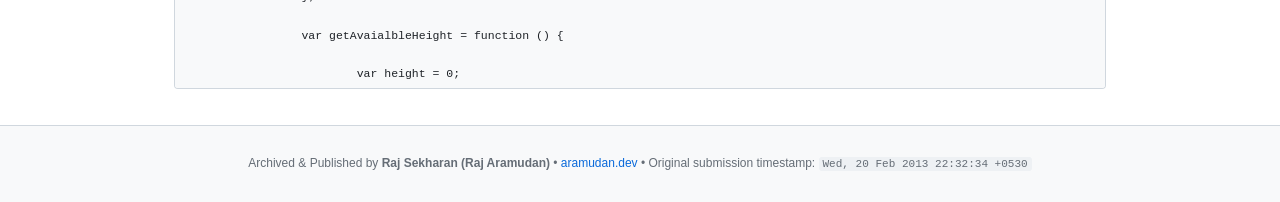
==== commit 3a41e7f5: "Keep closing reflection note plain and understated" ====
--- a/index.html
+++ b/index.html
@@ -634,7 +634,7 @@
                     At 10:32 PM, exhausted and out of time before wiring up column sorting, I didn’t make up excuses or hide. I zipped the folder, wrote two honest sentences—<em>&ldquo;Attached is my solution. It’s partial and doesn’t do everything you asked. But here is anyway FWIW.&rdquo;</em>—and hit send. <strong>And Flipkart called me in for the interview anyway</strong>, because the engineer who read the code saw immediately that it was 100% original, hand-crafted vanilla JavaScript architecture.
                 </p>
                 <p>
-                    Thirteen years later, in 2026—after shipping <strong>Markd</strong> in native C++20 and Qt 6 and writing <em>The Load-Bearing Pixel</em>—this tiny 3.5 KB zip file reminds me of an unbroken truth: <strong>caring deeply about the craft of the interface and the integrity of the underlying system is who I have been from the very beginning.</strong>
+                    Looking back at this 3.5 KB zip file 13 years later, it is fun to see how much browser engineering has changed since the IE7 days—and how the habit of treating a web page like a desktop UI layout manager (<code>LayoutManager</code>) was already there.
                 </p>
 
                 <div class="signature">
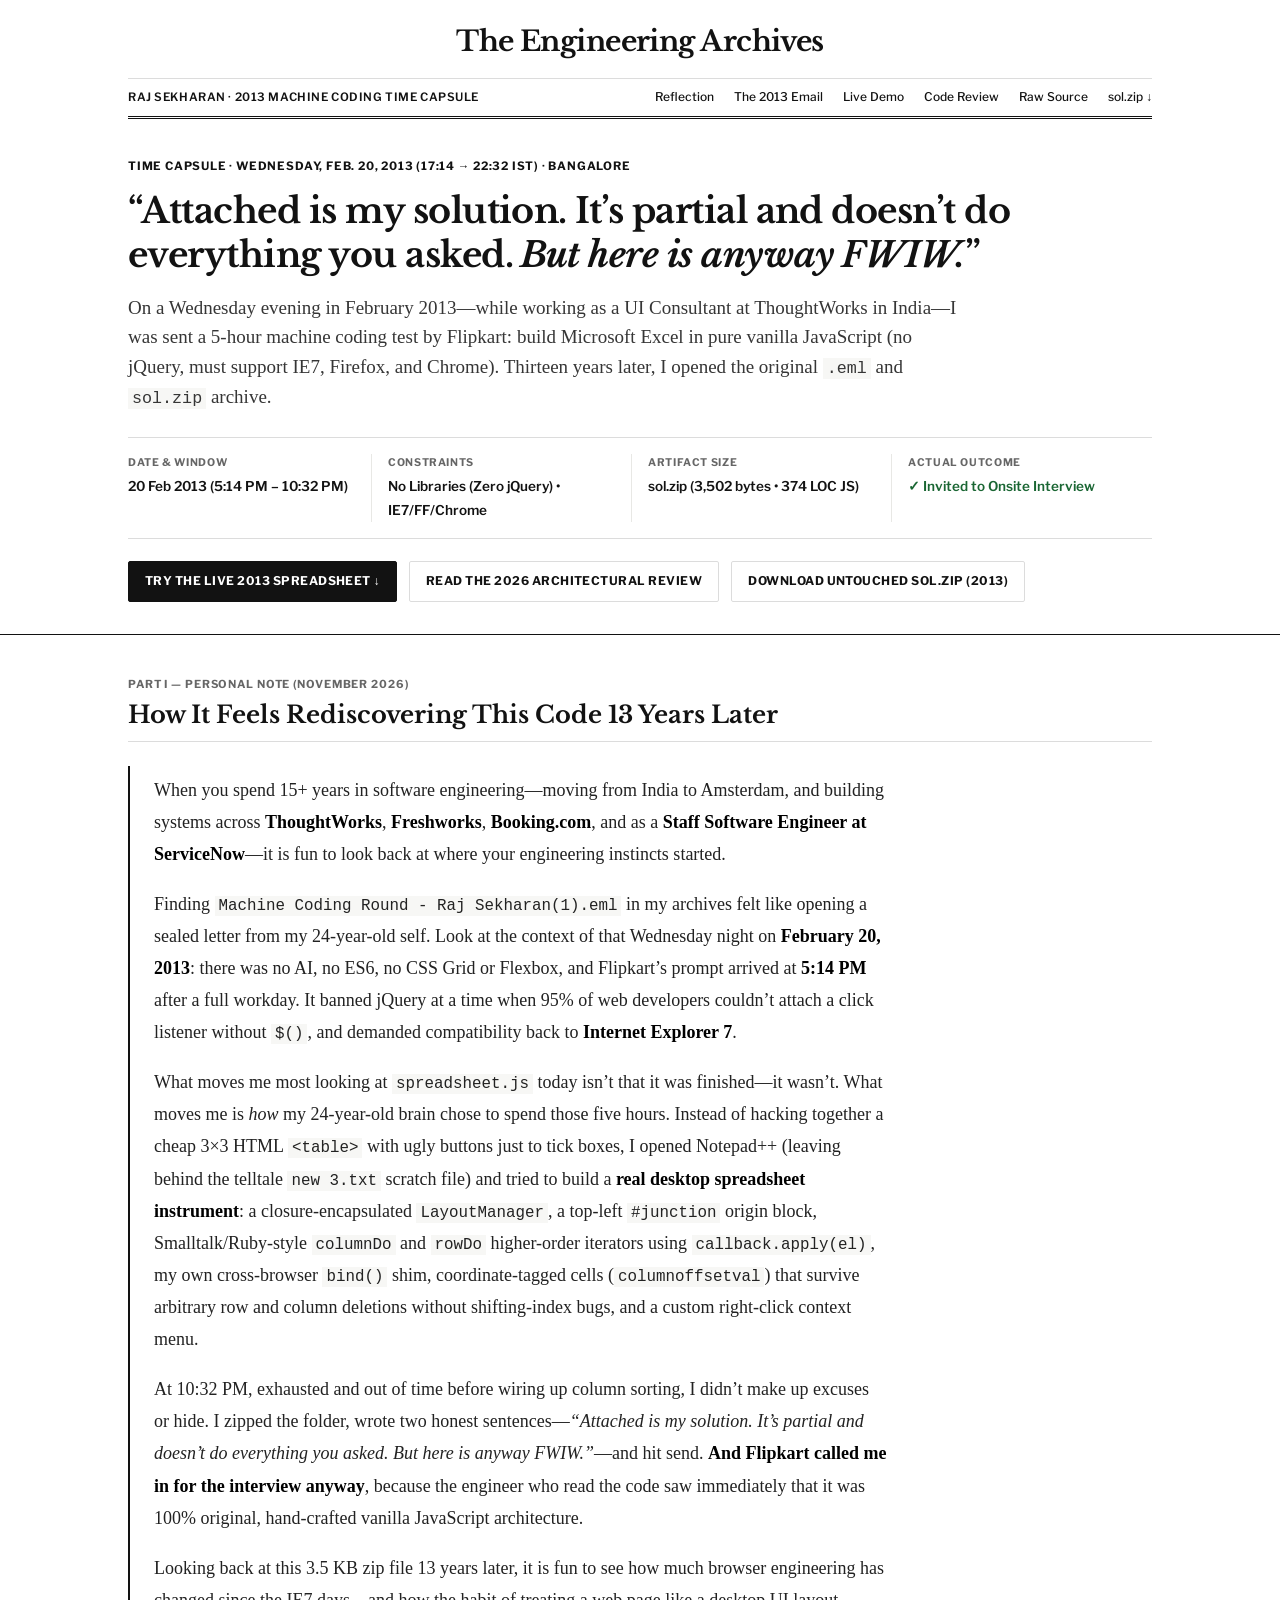
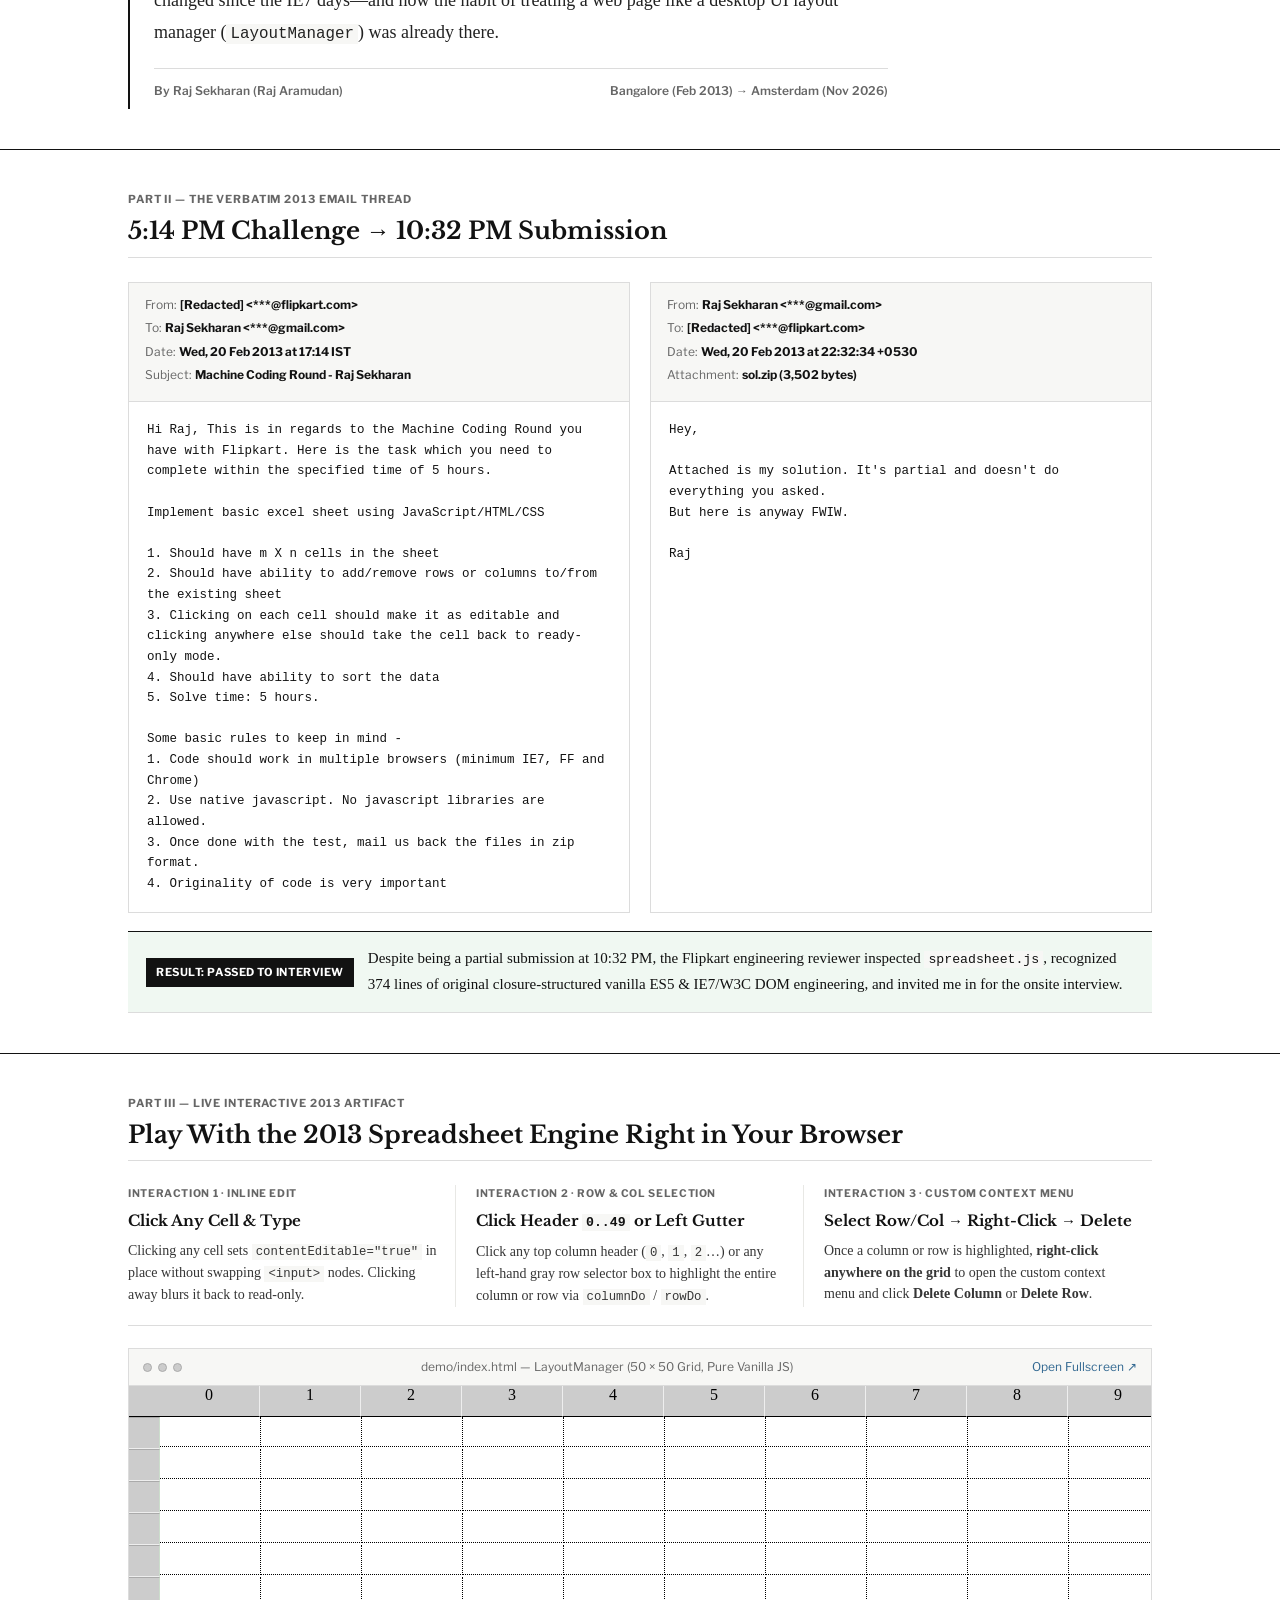
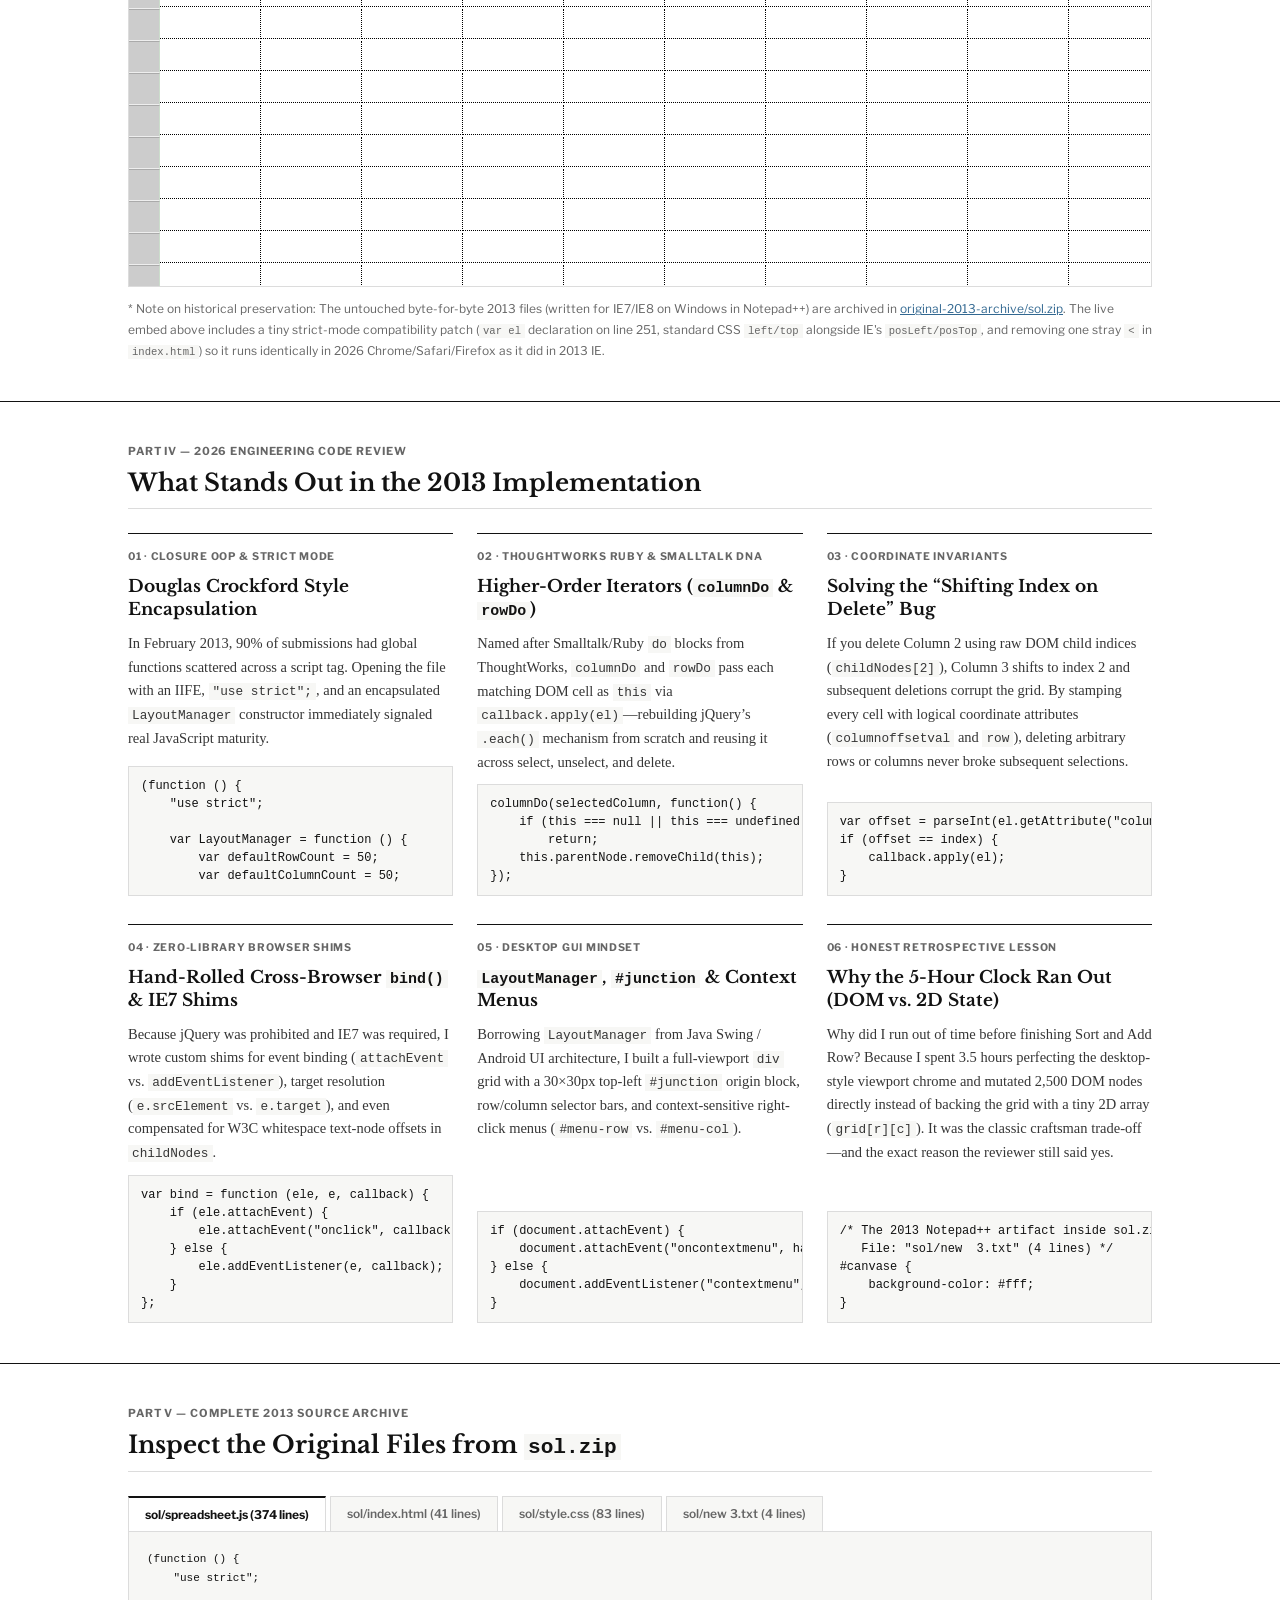
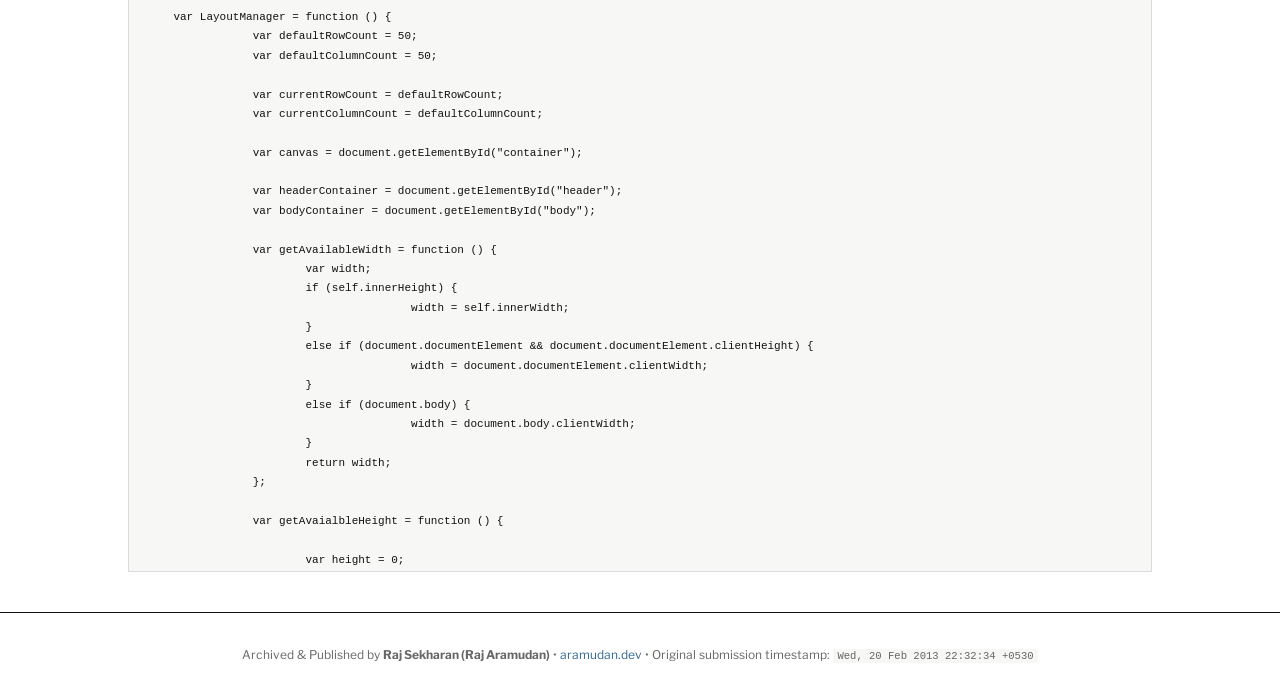
==== commit b58d063c: "Restyle in NYTimes editorial broadsheet format and remove // separators" ====
--- a/index.html
+++ b/index.html
@@ -6,23 +6,21 @@
     <title>Flipkart Machine Coding Round (Feb 20, 2013) — 13-Year Retrospective | Raj Sekharan</title>
     <link rel="preconnect" href="https://fonts.googleapis.com">
     <link rel="preconnect" href="https://fonts.gstatic.com" crossorigin>
-    <link href="https://fonts.googleapis.com/css2?family=Inter:wght@400;500;600;700&family=JetBrains+Mono:ital,wght@0,400;0,500;0,600;1,400&family=Newsreader:ital,opsz,wght@0,6..72,400;0,6..72,500;0,6..72,600;1,6..72,400&display=swap" rel="stylesheet">
+    <link href="https://fonts.googleapis.com/css2?family=Libre+Baskerville:ital,wght@0,400;0,700;1,400&family=Libre+Franklin:wght@400;500;600;700&display=swap" rel="stylesheet">
     <style>
         :root {
             --bg: #ffffff;
-            --surface: #f8f9fa;
-            --surface-elevated: #eef1f4;
-            --border: #d0d7de;
-            --border-subtle: #e5e8ec;
-            --text: #1f2328;
-            --text-muted: #4d5561;
-            --text-dim: #656d76;
-            --accent: #0969da;
-            --accent-soft: #ddf4ff;
-            --emerald: #1a7f37;
-            --emerald-soft: #dafbe1;
-            --amber: #9a6700;
-            --amber-soft: #fff8c5;
+            --surface: #f7f7f5;
+            --surface-elevated: #efefec;
+            --border: #dcdcdc;
+            --border-dark: #121212;
+            --border-subtle: #e8e8e5;
+            --text: #121212;
+            --text-muted: #363636;
+            --text-dim: #666666;
+            --accent: #326891;
+            --emerald: #1a6633;
+            --emerald-soft: #f0f8f2;
         }
 
         * {
@@ -34,138 +32,153 @@
         body {
             background-color: var(--bg);
             color: var(--text);
-            font-family: Verdana, Geneva, Tahoma, sans-serif;
-            font-size: 14px;
-            line-height: 1.65;
+            font-family: 'Libre Baskerville', Georgia, 'Times New Roman', Times, serif;
+            font-size: 16px;
+            line-height: 1.72;
             -webkit-font-smoothing: antialiased;
         }
 
         .container {
-            max-width: 980px;
+            max-width: 1080px;
             margin: 0 auto;
-            padding: 0 24px;
-        }
-
-        /* Header / Nav */
+            padding: 0 28px;
+        }
+
+        /* NYTimes Masthead Header */
         header.topbar {
-            border-bottom: 1px solid var(--border);
-            background: #f6f8fa;
-            position: sticky;
-            top: 0;
-            z-index: 100;
+            background: #ffffff;
+            padding-top: 18px;
+        }
+
+        .masthead-title {
+            text-align: center;
+            font-family: 'Libre Baskerville', Georgia, serif;
+            font-size: 28px;
+            font-weight: 700;
+            letter-spacing: -0.02em;
+            color: #121212;
+            text-decoration: none;
+            display: block;
+            padding-bottom: 12px;
         }
 
         .topbar-inner {
             display: flex;
             justify-content: space-between;
             align-items: center;
-            height: 52px;
-            font-family: Verdana, Geneva, sans-serif;
-            font-size: 12px;
+            padding: 8px 0;
+            border-top: 1px solid var(--border);
+            border-bottom: 3px double var(--border-dark);
+            font-family: 'Libre Franklin', 'Helvetica Neue', Arial, sans-serif;
+            font-size: 11.5px;
+            color: var(--text-dim);
+            flex-wrap: wrap;
+            gap: 10px;
         }
 
         .brand {
             color: var(--text);
             text-decoration: none;
-            display: flex;
-            align-items: center;
-            gap: 8px;
-            font-weight: 700;
-        }
-
-        .brand-dot {
-            width: 8px;
-            height: 8px;
-            border-radius: 50%;
-            background: var(--accent);
+            font-weight: 600;
+            text-transform: uppercase;
+            letter-spacing: 0.05em;
         }
 
         .nav-links {
             display: flex;
-            gap: 18px;
+            gap: 20px;
             align-items: center;
         }
 
         .nav-links a {
-            color: var(--accent);
+            color: var(--text);
             text-decoration: none;
+            font-weight: 500;
+            font-size: 12px;
         }
 
         .nav-links a:hover {
             text-decoration: underline;
-        }
-
-        /* Hero */
+            color: var(--accent);
+        }
+
+        /* Hero / Lead Story Header */
         .hero {
-            padding: 40px 0 32px;
-            border-bottom: 1px solid var(--border);
+            padding: 38px 0 32px;
+            border-bottom: 1px solid var(--border-dark);
             background: #ffffff;
         }
 
         .eyebrow {
-            display: inline-block;
-            font-family: Verdana, Geneva, sans-serif;
-            font-size: 11px;
+            display: block;
+            font-family: 'Libre Franklin', 'Helvetica Neue', Arial, sans-serif;
+            font-size: 11.5px;
             font-weight: 700;
-            color: var(--text-muted);
-            border: 1px solid var(--border);
-            background: var(--surface);
-            padding: 4px 10px;
-            border-radius: 3px;
+            text-transform: uppercase;
+            color: var(--text);
+            margin-bottom: 12px;
+            letter-spacing: 0.07em;
+        }
+
+        .hero h1 {
+            font-family: 'Libre Baskerville', Georgia, 'Times New Roman', serif;
+            font-size: 35px;
+            font-weight: 700;
+            line-height: 1.26;
+            color: #121212;
+            max-width: 920px;
             margin-bottom: 16px;
-            letter-spacing: 0.02em;
-        }
-
-        .hero h1 {
-            font-family: Verdana, Geneva, sans-serif;
-            font-size: 26px;
-            font-weight: 700;
-            line-height: 1.35;
-            color: var(--text);
-            max-width: 900px;
-            margin-bottom: 14px;
+            letter-spacing: -0.015em;
         }
 
         .hero h1 em {
-            color: var(--accent);
+            color: #121212;
             font-style: italic;
         }
 
         .hero-lead {
-            font-size: 14px;
+            font-family: Georgia, 'Times New Roman', serif;
+            font-size: 19px;
+            line-height: 1.55;
             color: var(--text-muted);
             max-width: 840px;
-            margin-bottom: 24px;
+            margin-bottom: 26px;
         }
 
         .meta-strip {
             display: grid;
             grid-template-columns: repeat(auto-fit, minmax(200px, 1fr));
-            gap: 12px;
-            padding: 14px 16px;
-            background: var(--surface);
-            border: 1px solid var(--border);
-            border-radius: 4px;
-            margin-bottom: 20px;
+            gap: 16px;
+            padding: 16px 0;
+            border-top: 1px solid var(--border);
+            border-bottom: 1px solid var(--border);
+            margin-bottom: 22px;
         }
 
         .meta-item {
             display: flex;
             flex-direction: column;
             gap: 3px;
+            border-right: 1px solid var(--border-subtle);
+            padding-right: 12px;
+        }
+
+        .meta-item:last-child {
+            border-right: none;
         }
 
         .meta-label {
-            font-family: Verdana, Geneva, sans-serif;
-            font-size: 11px;
+            font-family: 'Libre Franklin', 'Helvetica Neue', Arial, sans-serif;
+            font-size: 10.5px;
             text-transform: uppercase;
             color: var(--text-dim);
             font-weight: 700;
+            letter-spacing: 0.06em;
         }
 
         .meta-value {
-            font-family: Verdana, Geneva, sans-serif;
-            font-size: 13px;
+            font-family: 'Libre Franklin', 'Helvetica Neue', Arial, sans-serif;
+            font-size: 13.5px;
             color: var(--text);
             font-weight: 600;
         }
@@ -177,66 +190,69 @@
         .cta-row {
             display: flex;
             flex-wrap: wrap;
-            gap: 10px;
+            gap: 12px;
         }
 
         .btn {
             display: inline-flex;
             align-items: center;
             gap: 6px;
-            padding: 8px 14px;
-            font-family: Verdana, Geneva, sans-serif;
+            padding: 9px 16px;
+            font-family: 'Libre Franklin', 'Helvetica Neue', Arial, sans-serif;
             font-size: 12px;
             font-weight: 700;
-            border-radius: 4px;
+            text-transform: uppercase;
+            letter-spacing: 0.04em;
+            border-radius: 2px;
             text-decoration: none;
         }
 
         .btn-primary {
-            background: var(--accent);
+            background: #121212;
             color: #ffffff;
-            border: 1px solid var(--accent);
+            border: 1px solid #121212;
         }
 
         .btn-primary:hover {
-            background: #0550ae;
+            background: #333333;
         }
 
         .btn-secondary {
-            background: var(--surface);
-            color: var(--text);
+            background: #ffffff;
+            color: #121212;
             border: 1px solid var(--border);
         }
 
         .btn-secondary:hover {
-            background: var(--surface-elevated);
+            border-color: #121212;
         }
 
         /* Section Layout */
         section {
-            padding: 36px 0;
+            padding: 40px 0;
+            border-bottom: 1px solid var(--border-dark);
+        }
+
+        .section-header {
+            margin-bottom: 24px;
+            padding-bottom: 10px;
             border-bottom: 1px solid var(--border);
         }
 
-        .section-header {
-            margin-bottom: 20px;
-            padding-bottom: 8px;
-            border-bottom: 1px solid var(--border-subtle);
-        }
-
         .section-tag {
-            font-family: Verdana, Geneva, sans-serif;
+            font-family: 'Libre Franklin', 'Helvetica Neue', Arial, sans-serif;
             font-size: 11px;
             font-weight: 700;
             color: var(--text-dim);
             text-transform: uppercase;
+            letter-spacing: 0.08em;
             display: block;
-            margin-bottom: 4px;
+            margin-bottom: 6px;
         }
 
         .section-title {
-            font-family: Verdana, Geneva, sans-serif;
-            font-size: 20px;
+            font-family: 'Libre Baskerville', Georgia, 'Times New Roman', serif;
+            font-size: 24px;
             font-weight: 700;
             line-height: 1.3;
             color: var(--text);
@@ -244,19 +260,17 @@
 
         /* Personal Note */
         .personal-note {
-            background: var(--surface);
-            border: 1px solid var(--border);
-            border-left: 4px solid var(--accent);
-            border-radius: 4px;
-            padding: 24px 28px;
+            max-width: 760px;
+            padding: 8px 0 8px 24px;
+            border-left: 2px solid #121212;
         }
 
         .personal-note p {
-            font-family: Verdana, Geneva, sans-serif;
-            font-size: 14px;
-            line-height: 1.75;
-            color: var(--text);
-            margin-bottom: 14px;
+            font-family: Georgia, 'Times New Roman', serif;
+            font-size: 18px;
+            line-height: 1.78;
+            color: #222222;
+            margin-bottom: 18px;
         }
 
         .personal-note p:last-of-type {
@@ -269,12 +283,13 @@
         }
 
         .signature {
-            margin-top: 18px;
+            margin-top: 20px;
             padding-top: 12px;
             border-top: 1px solid var(--border);
-            font-family: Verdana, Geneva, sans-serif;
+            font-family: 'Libre Franklin', 'Helvetica Neue', Arial, sans-serif;
             font-size: 12px;
-            color: var(--text-muted);
+            font-weight: 600;
+            color: var(--text-dim);
             display: flex;
             justify-content: space-between;
             flex-wrap: wrap;
@@ -285,7 +300,7 @@
         .email-grid {
             display: grid;
             grid-template-columns: 1fr 1fr;
-            gap: 16px;
+            gap: 20px;
         }
 
         @media (max-width: 860px) {
@@ -297,8 +312,6 @@
         .email-card {
             background: #ffffff;
             border: 1px solid var(--border);
-            border-radius: 4px;
-            overflow: hidden;
             display: flex;
             flex-direction: column;
         }
@@ -307,9 +320,9 @@
             background: var(--surface);
             padding: 12px 16px;
             border-bottom: 1px solid var(--border);
-            font-family: Verdana, Geneva, sans-serif;
+            font-family: 'Libre Franklin', 'Helvetica Neue', Arial, sans-serif;
             font-size: 12px;
-            color: var(--text-muted);
+            color: var(--text-dim);
         }
 
         .email-header div {
@@ -322,10 +335,10 @@
         }
 
         .email-body {
-            padding: 16px;
+            padding: 18px;
             font-family: Consolas, 'Courier New', monospace;
             font-size: 12.5px;
-            line-height: 1.6;
+            line-height: 1.65;
             color: var(--text);
             white-space: pre-wrap;
             flex: 1;
@@ -333,26 +346,28 @@
         }
 
         .outcome-banner {
-            margin-top: 16px;
-            padding: 12px 16px;
+            margin-top: 18px;
+            padding: 14px 18px;
             background: var(--emerald-soft);
-            border: 1px solid #a4e6b5;
-            border-radius: 4px;
+            border-top: 1px solid var(--border-dark);
+            border-bottom: 1px solid var(--border);
             display: flex;
             align-items: center;
-            gap: 12px;
-            font-size: 13px;
+            gap: 14px;
+            font-family: Georgia, 'Times New Roman', serif;
+            font-size: 15px;
             color: var(--text);
         }
 
         .outcome-badge {
-            font-family: Verdana, Geneva, sans-serif;
+            font-family: 'Libre Franklin', 'Helvetica Neue', Arial, sans-serif;
             font-size: 11px;
             font-weight: 700;
-            background: var(--emerald);
+            text-transform: uppercase;
+            letter-spacing: 0.05em;
+            background: #121212;
             color: #ffffff;
-            padding: 4px 8px;
-            border-radius: 3px;
+            padding: 5px 10px;
             white-space: nowrap;
         }
 
@@ -360,41 +375,48 @@
         .demo-instructions {
             display: grid;
             grid-template-columns: repeat(auto-fit, minmax(260px, 1fr));
-            gap: 12px;
-            margin-bottom: 16px;
+            gap: 20px;
+            margin-bottom: 22px;
+            padding-bottom: 18px;
+            border-bottom: 1px solid var(--border);
         }
 
         .step-card {
-            background: var(--surface);
-            border: 1px solid var(--border);
-            border-radius: 4px;
-            padding: 14px 16px;
+            padding-right: 16px;
+            border-right: 1px solid var(--border-subtle);
+        }
+
+        .step-card:last-child {
+            border-right: none;
         }
 
         .step-num {
-            font-family: Verdana, Geneva, sans-serif;
-            font-size: 11px;
+            font-family: 'Libre Franklin', 'Helvetica Neue', Arial, sans-serif;
+            font-size: 10.5px;
             font-weight: 700;
-            color: var(--accent);
-            margin-bottom: 4px;
+            text-transform: uppercase;
+            letter-spacing: 0.06em;
+            color: var(--text-dim);
+            margin-bottom: 5px;
             display: block;
         }
 
         .step-card h4 {
-            font-size: 13.5px;
-            margin-bottom: 4px;
+            font-family: 'Libre Baskerville', Georgia, serif;
+            font-size: 15px;
+            margin-bottom: 6px;
             color: var(--text);
         }
 
         .step-card p {
-            font-size: 12.5px;
+            font-family: Georgia, 'Times New Roman', serif;
+            font-size: 14px;
+            line-height: 1.55;
             color: var(--text-muted);
         }
 
         .browser-window {
             border: 1px solid var(--border);
-            border-radius: 4px;
-            overflow: hidden;
             background: #ffffff;
         }
 
@@ -403,11 +425,11 @@
             align-items: center;
             justify-content: space-between;
             padding: 8px 14px;
-            background: var(--surface-elevated);
+            background: var(--surface);
             border-bottom: 1px solid var(--border);
-            font-family: Verdana, Geneva, sans-serif;
+            font-family: 'Libre Franklin', 'Helvetica Neue', Arial, sans-serif;
             font-size: 12px;
-            color: var(--text-muted);
+            color: var(--text-dim);
         }
 
         .window-dots {
@@ -416,11 +438,11 @@
         }
 
         .window-dots span {
-            width: 10px;
-            height: 10px;
+            width: 9px;
+            height: 9px;
             border-radius: 50%;
-            background: #bbb;
-            border: 1px solid #999;
+            background: #ccc;
+            border: 1px solid #aaa;
         }
 
         .demo-iframe {
@@ -434,42 +456,46 @@
         /* Architectural Review Grid */
         .review-grid {
             display: grid;
-            grid-template-columns: repeat(auto-fit, minmax(300px, 1fr));
-            gap: 16px;
+            grid-template-columns: repeat(auto-fit, minmax(310px, 1fr));
+            gap: 28px 24px;
         }
 
         .review-card {
             background: #ffffff;
-            border: 1px solid var(--border);
-            border-radius: 4px;
-            padding: 18px;
+            border-top: 1px solid #121212;
+            padding-top: 14px;
             display: flex;
             flex-direction: column;
             gap: 10px;
         }
 
         .review-card .num {
-            font-family: Verdana, Geneva, sans-serif;
-            font-size: 11px;
+            font-family: 'Libre Franklin', 'Helvetica Neue', Arial, sans-serif;
+            font-size: 10.5px;
             font-weight: 700;
-            color: var(--accent);
+            text-transform: uppercase;
+            letter-spacing: 0.07em;
+            color: var(--text-dim);
         }
 
         .review-card h3 {
-            font-size: 15px;
+            font-family: 'Libre Baskerville', Georgia, serif;
+            font-size: 17px;
+            font-weight: 700;
             line-height: 1.35;
             color: var(--text);
         }
 
         .review-card p {
-            font-size: 13px;
+            font-family: Georgia, 'Times New Roman', serif;
+            font-size: 14.5px;
+            line-height: 1.62;
             color: var(--text-muted);
         }
 
         .code-snippet {
             background: var(--surface);
             border: 1px solid var(--border);
-            border-radius: 3px;
             padding: 10px 12px;
             font-family: Consolas, 'Courier New', monospace;
             font-size: 12px;
@@ -490,20 +516,20 @@
 
         .tab-btn {
             background: var(--surface);
-            color: var(--text-muted);
+            color: var(--text-dim);
             border: 1px solid var(--border);
             border-bottom: none;
-            padding: 8px 14px;
-            font-family: Verdana, Geneva, sans-serif;
+            padding: 9px 16px;
+            font-family: 'Libre Franklin', 'Helvetica Neue', Arial, sans-serif;
             font-size: 12px;
+            font-weight: 600;
             cursor: pointer;
-            border-radius: 4px 4px 0 0;
         }
 
         .tab-btn.active {
             background: #ffffff;
-            color: var(--accent);
-            border-color: var(--border);
+            color: #121212;
+            border-top: 2px solid #121212;
             font-weight: 700;
         }
 
@@ -512,8 +538,7 @@
             background: var(--surface);
             border: 1px solid var(--border);
             border-top: none;
-            border-radius: 0 0 4px 4px;
-            padding: 16px;
+            padding: 18px;
             overflow-x: auto;
             max-height: 640px;
             overflow-y: auto;
@@ -532,10 +557,9 @@
 
         code {
             font-family: Consolas, 'Courier New', monospace;
-            background: var(--surface-elevated);
+            background: var(--surface);
             padding: 1px 4px;
-            border-radius: 3px;
-            font-size: 92%;
+            font-size: 88%;
         }
 
         .source-panel pre code {
@@ -544,12 +568,12 @@
         }
 
         footer {
-            padding: 28px 0;
+            padding: 32px 0;
             text-align: center;
-            font-family: Verdana, Geneva, sans-serif;
+            font-family: 'Libre Franklin', 'Helvetica Neue', Arial, sans-serif;
             font-size: 12px;
             color: var(--text-dim);
-            background: var(--surface);
+            background: #ffffff;
         }
 
         footer a {
@@ -561,25 +585,25 @@
 <body>
 
     <header class="topbar">
-        <div class="container topbar-inner">
-            <a href="#" class="brand">
-                <span class="brand-dot"></span>
-                <span>RAJ SEKHARAN // 2013 MACHINE CODING TIME CAPSULE</span>
-            </a>
-            <nav class="nav-links">
-                <a href="#personal-note">Reflection</a>
-                <a href="#email-thread">The 2013 Email</a>
-                <a href="#live-demo">Live Demo</a>
-                <a href="#code-review">Code Review</a>
-                <a href="#source-code">Raw Source</a>
-                <a href="original-2013-archive/sol.zip" download>sol.zip &darr;</a>
-            </nav>
+        <div class="container">
+            <a href="#" class="masthead-title">The Engineering Archives</a>
+            <div class="topbar-inner">
+                <a href="#" class="brand">Raj Sekharan &middot; 2013 Machine Coding Time Capsule</a>
+                <nav class="nav-links">
+                    <a href="#personal-note">Reflection</a>
+                    <a href="#email-thread">The 2013 Email</a>
+                    <a href="#live-demo">Live Demo</a>
+                    <a href="#code-review">Code Review</a>
+                    <a href="#source-code">Raw Source</a>
+                    <a href="original-2013-archive/sol.zip" download>sol.zip &darr;</a>
+                </nav>
+            </div>
         </div>
     </header>
 
     <section class="hero">
         <div class="container">
-            <div class="eyebrow">TIME CAPSULE &bull; WED, 20 FEB 2013 (17:14 &rarr; 22:32 IST) &bull; BANGALORE</div>
+            <div class="eyebrow">Time Capsule &middot; Wednesday, Feb. 20, 2013 (17:14 &rarr; 22:32 IST) &middot; Bangalore</div>
             <h1>&ldquo;Attached is my solution. It&rsquo;s partial and doesn&rsquo;t do everything you asked. <em>But here is anyway FWIW.</em>&rdquo;</h1>
             <p class="hero-lead">
                 On a Wednesday evening in February 2013—while working as a UI Consultant at ThoughtWorks in India—I was sent a 5-hour machine coding test by Flipkart: build Microsoft Excel in pure vanilla JavaScript (no jQuery, must support IE7, Firefox, and Chrome). Thirteen years later, I opened the original <code>.eml</code> and <code>sol.zip</code> archive.
@@ -616,7 +640,7 @@
     <section id="personal-note">
         <div class="container">
             <div class="section-header">
-                <span class="section-tag">01 // Personal Note (November 2026)</span>
+                <span class="section-tag">Part I &mdash; Personal Note (November 2026)</span>
                 <h2 class="section-title">How It Feels Rediscovering This Code 13 Years Later</h2>
             </div>
 
@@ -638,7 +662,7 @@
                 </p>
 
                 <div class="signature">
-                    <span>&mdash; Raj Sekharan (Raj Aramudan)</span>
+                    <span>By Raj Sekharan (Raj Aramudan)</span>
                     <span>Bangalore (Feb 2013) &rarr; Amsterdam (Nov 2026)</span>
                 </div>
             </div>
@@ -649,7 +673,7 @@
     <section id="email-thread">
         <div class="container">
             <div class="section-header">
-                <span class="section-tag">02 // The Verbatim 2013 Email Thread</span>
+                <span class="section-tag">Part II &mdash; The Verbatim 2013 Email Thread</span>
                 <h2 class="section-title">5:14 PM Challenge &rarr; 10:32 PM Submission</h2>
             </div>
 
@@ -695,7 +719,7 @@
             </div>
 
             <div class="outcome-banner">
-                <span class="outcome-badge">RESULT: PASSED TO INTERVIEW</span>
+                <span class="outcome-badge">Result: Passed to Interview</span>
                 <span>Despite being a partial submission at 10:32 PM, the Flipkart engineering reviewer inspected <code>spreadsheet.js</code>, recognized 374 lines of original closure-structured vanilla ES5 &amp; IE7/W3C DOM engineering, and invited me in for the onsite interview.</span>
             </div>
         </div>
@@ -705,23 +729,23 @@
     <section id="live-demo">
         <div class="container">
             <div class="section-header">
-                <span class="section-tag">03 // Live Interactive 2013 Artifact</span>
+                <span class="section-tag">Part III &mdash; Live Interactive 2013 Artifact</span>
                 <h2 class="section-title">Play With the 2013 Spreadsheet Engine Right in Your Browser</h2>
             </div>
 
             <div class="demo-instructions">
                 <div class="step-card">
-                    <span class="step-num">INTERACTION 01 // INLINE EDIT</span>
+                    <span class="step-num">Interaction 1 &middot; Inline Edit</span>
                     <h4>Click Any Cell &amp; Type</h4>
                     <p>Clicking any cell sets <code>contentEditable="true"</code> in place without swapping <code>&lt;input&gt;</code> nodes. Clicking away blurs it back to read-only.</p>
                 </div>
                 <div class="step-card">
-                    <span class="step-num">INTERACTION 02 // ROW &amp; COL SELECTION</span>
+                    <span class="step-num">Interaction 2 &middot; Row &amp; Col Selection</span>
                     <h4>Click Header <code>0..49</code> or Left Gutter</h4>
                     <p>Click any top column header (<code>0</code>, <code>1</code>, <code>2</code>&hellip;) or any left-hand gray row selector box to highlight the entire column or row via <code>columnDo</code> / <code>rowDo</code>.</p>
                 </div>
                 <div class="step-card">
-                    <span class="step-num">INTERACTION 03 // CUSTOM CONTEXT MENU</span>
+                    <span class="step-num">Interaction 3 &middot; Custom Context Menu</span>
                     <h4>Select Row/Col &rarr; Right-Click &rarr; Delete</h4>
                     <p>Once a column or row is highlighted, <strong>right-click anywhere on the grid</strong> to open the custom context menu and click <strong>Delete Column</strong> or <strong>Delete Row</strong>.</p>
                 </div>
@@ -737,7 +761,7 @@
                 </div>
                 <iframe class="demo-iframe" src="demo/index.html" title="2013 Flipkart Machine Coding Spreadsheet Demo"></iframe>
             </div>
-            <p style="margin-top: 0.85rem; font-family: 'JetBrains Mono', monospace; font-size: 0.76rem; color: var(--text-dim);">
+            <p style="margin-top: 12px; font-family: 'Libre Franklin', sans-serif; font-size: 12px; color: var(--text-dim);">
                 * Note on historical preservation: The untouched byte-for-byte 2013 files (written for IE7/IE8 on Windows in Notepad++) are archived in <a href="original-2013-archive/sol.zip" style="color: var(--accent);">original-2013-archive/sol.zip</a>. The live embed above includes a tiny strict-mode compatibility patch (<code>var el</code> declaration on line 251, standard CSS <code>left/top</code> alongside IE's <code>posLeft/posTop</code>, and removing one stray <code>&lt;</code> in <code>index.html</code>) so it runs identically in 2026 Chrome/Safari/Firefox as it did in 2013 IE.
             </p>
         </div>
@@ -747,13 +771,13 @@
     <section id="code-review">
         <div class="container">
             <div class="section-header">
-                <span class="section-tag">04 // 2026 Engineering Code Review</span>
+                <span class="section-tag">Part IV &mdash; 2026 Engineering Code Review</span>
                 <h2 class="section-title">What Stands Out in the 2013 Implementation</h2>
             </div>
 
             <div class="review-grid">
                 <div class="review-card">
-                    <span class="num">SIGNAL 01 // CLOSURE OOP &amp; STRICT MODE</span>
+                    <span class="num">01 &middot; Closure OOP &amp; Strict Mode</span>
                     <h3>Douglas Crockford Style Encapsulation</h3>
                     <p>
                         In February 2013, 90% of submissions had global functions scattered across a script tag. Opening the file with an IIFE, <code>"use strict";</code>, and an encapsulated <code>LayoutManager</code> constructor immediately signaled real JavaScript maturity.
@@ -767,7 +791,7 @@
                 </div>
 
                 <div class="review-card">
-                    <span class="num">SIGNAL 02 // THOUGHTWORKS RUBY / SMALLTALK DNA</span>
+                    <span class="num">02 &middot; ThoughtWorks Ruby &amp; Smalltalk DNA</span>
                     <h3>Higher-Order Iterators (<code>columnDo</code> &amp; <code>rowDo</code>)</h3>
                     <p>
                         Named after Smalltalk/Ruby <code>do</code> blocks from ThoughtWorks, <code>columnDo</code> and <code>rowDo</code> pass each matching DOM cell as <code>this</code> via <code>callback.apply(el)</code>—rebuilding jQuery&rsquo;s <code>.each()</code> mechanism from scratch and reusing it across select, unselect, and delete.
@@ -780,7 +804,7 @@
                 </div>
 
                 <div class="review-card">
-                    <span class="num">SIGNAL 03 // COORDINATE INVARIANTS</span>
+                    <span class="num">03 &middot; Coordinate Invariants</span>
                     <h3>Solving the &ldquo;Shifting Index on Delete&rdquo; Bug</h3>
                     <p>
                         If you delete Column 2 using raw DOM child indices (<code>childNodes[2]</code>), Column 3 shifts to index 2 and subsequent deletions corrupt the grid. By stamping every cell with logical coordinate attributes (<code>columnoffsetval</code> and <code>row</code>), deleting arbitrary rows or columns never broke subsequent selections.
@@ -792,7 +816,7 @@
                 </div>
 
                 <div class="review-card">
-                    <span class="num">SIGNAL 04 // ZERO-LIBRARY BROWSER SHIMS</span>
+                    <span class="num">04 &middot; Zero-Library Browser Shims</span>
                     <h3>Hand-Rolled Cross-Browser <code>bind()</code> &amp; IE7 Shims</h3>
                     <p>
                         Because jQuery was prohibited and IE7 was required, I wrote custom shims for event binding (<code>attachEvent</code> vs. <code>addEventListener</code>), target resolution (<code>e.srcElement</code> vs. <code>e.target</code>), and even compensated for W3C whitespace text-node offsets in <code>childNodes</code>.
@@ -807,7 +831,7 @@
                 </div>
 
                 <div class="review-card">
-                    <span class="num">SIGNAL 05 // DESKTOP GUI MINDSET</span>
+                    <span class="num">05 &middot; Desktop GUI Mindset</span>
                     <h3><code>LayoutManager</code>, <code>#junction</code> &amp; Context Menus</h3>
                     <p>
                         Borrowing <code>LayoutManager</code> from Java Swing / Android UI architecture, I built a full-viewport <code>div</code> grid with a 30&times;30px top-left <code>#junction</code> origin block, row/column selector bars, and context-sensitive right-click menus (<code>#menu-row</code> vs. <code>#menu-col</code>).
@@ -820,13 +844,13 @@
                 </div>
 
                 <div class="review-card">
-                    <span class="num">SIGNAL 06 // HONEST RETROSPECTIVE LESSON</span>
+                    <span class="num">06 &middot; Honest Retrospective Lesson</span>
                     <h3>Why the 5-Hour Clock Ran Out (DOM vs. 2D State)</h3>
                     <p>
                         Why did I run out of time before finishing Sort and Add Row? Because I spent 3.5 hours perfecting the desktop-style viewport chrome and mutated 2,500 DOM nodes directly instead of backing the grid with a tiny 2D array (<code>grid[r][c]</code>). It was the classic craftsman trade-off—and the exact reason the reviewer still said yes.
                     </p>
-                    <pre class="code-snippet">// The 2013 Notepad++ artifact inside sol.zip:
-// File: "sol/new  3.txt" (4 lines)
+                    <pre class="code-snippet">/* The 2013 Notepad++ artifact inside sol.zip:
+   File: "sol/new  3.txt" (4 lines) */
 #canvase {
     background-color: #fff;
 }</pre>
@@ -839,7 +863,7 @@
     <section id="source-code">
         <div class="container">
             <div class="section-header">
-                <span class="section-tag">05 // Complete 2013 Source Archive</span>
+                <span class="section-tag">Part V &mdash; Complete 2013 Source Archive</span>
                 <h2 class="section-title">Inspect the Original Files from <code>sol.zip</code></h2>
             </div>
 
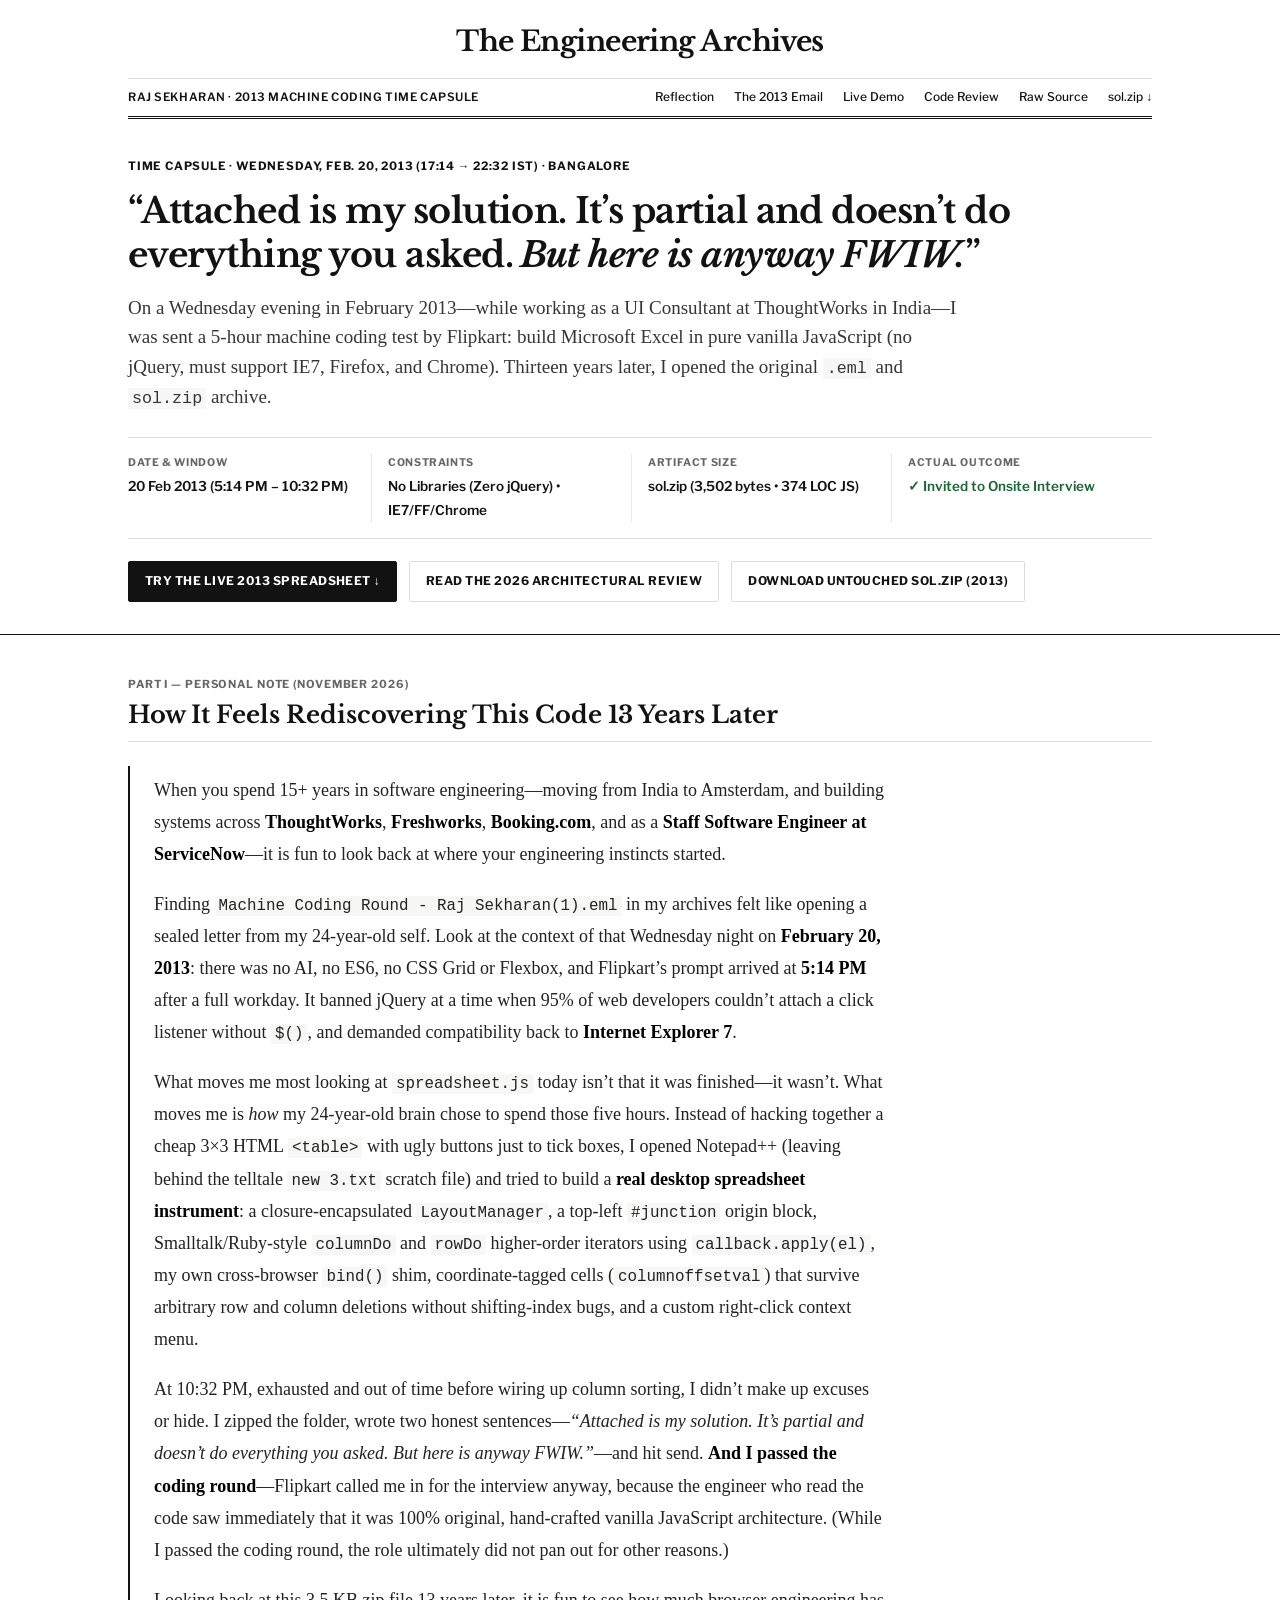
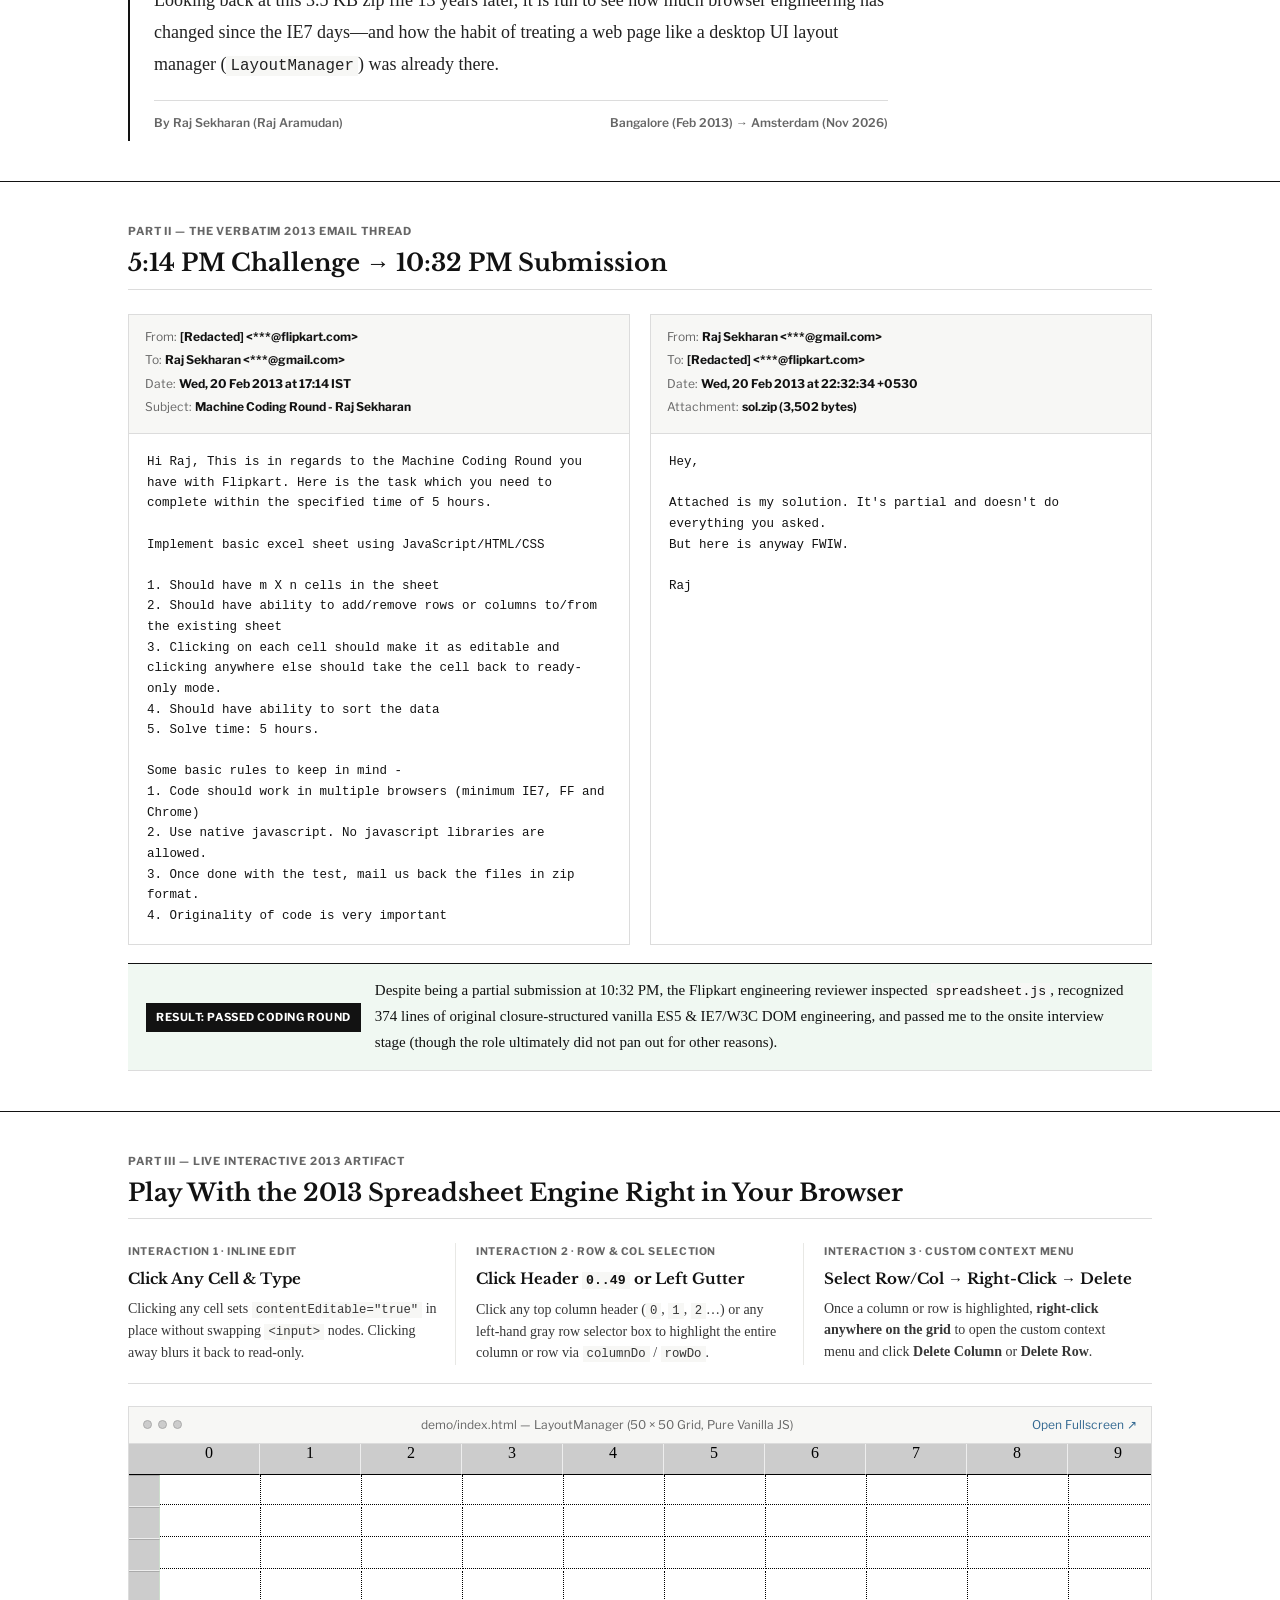
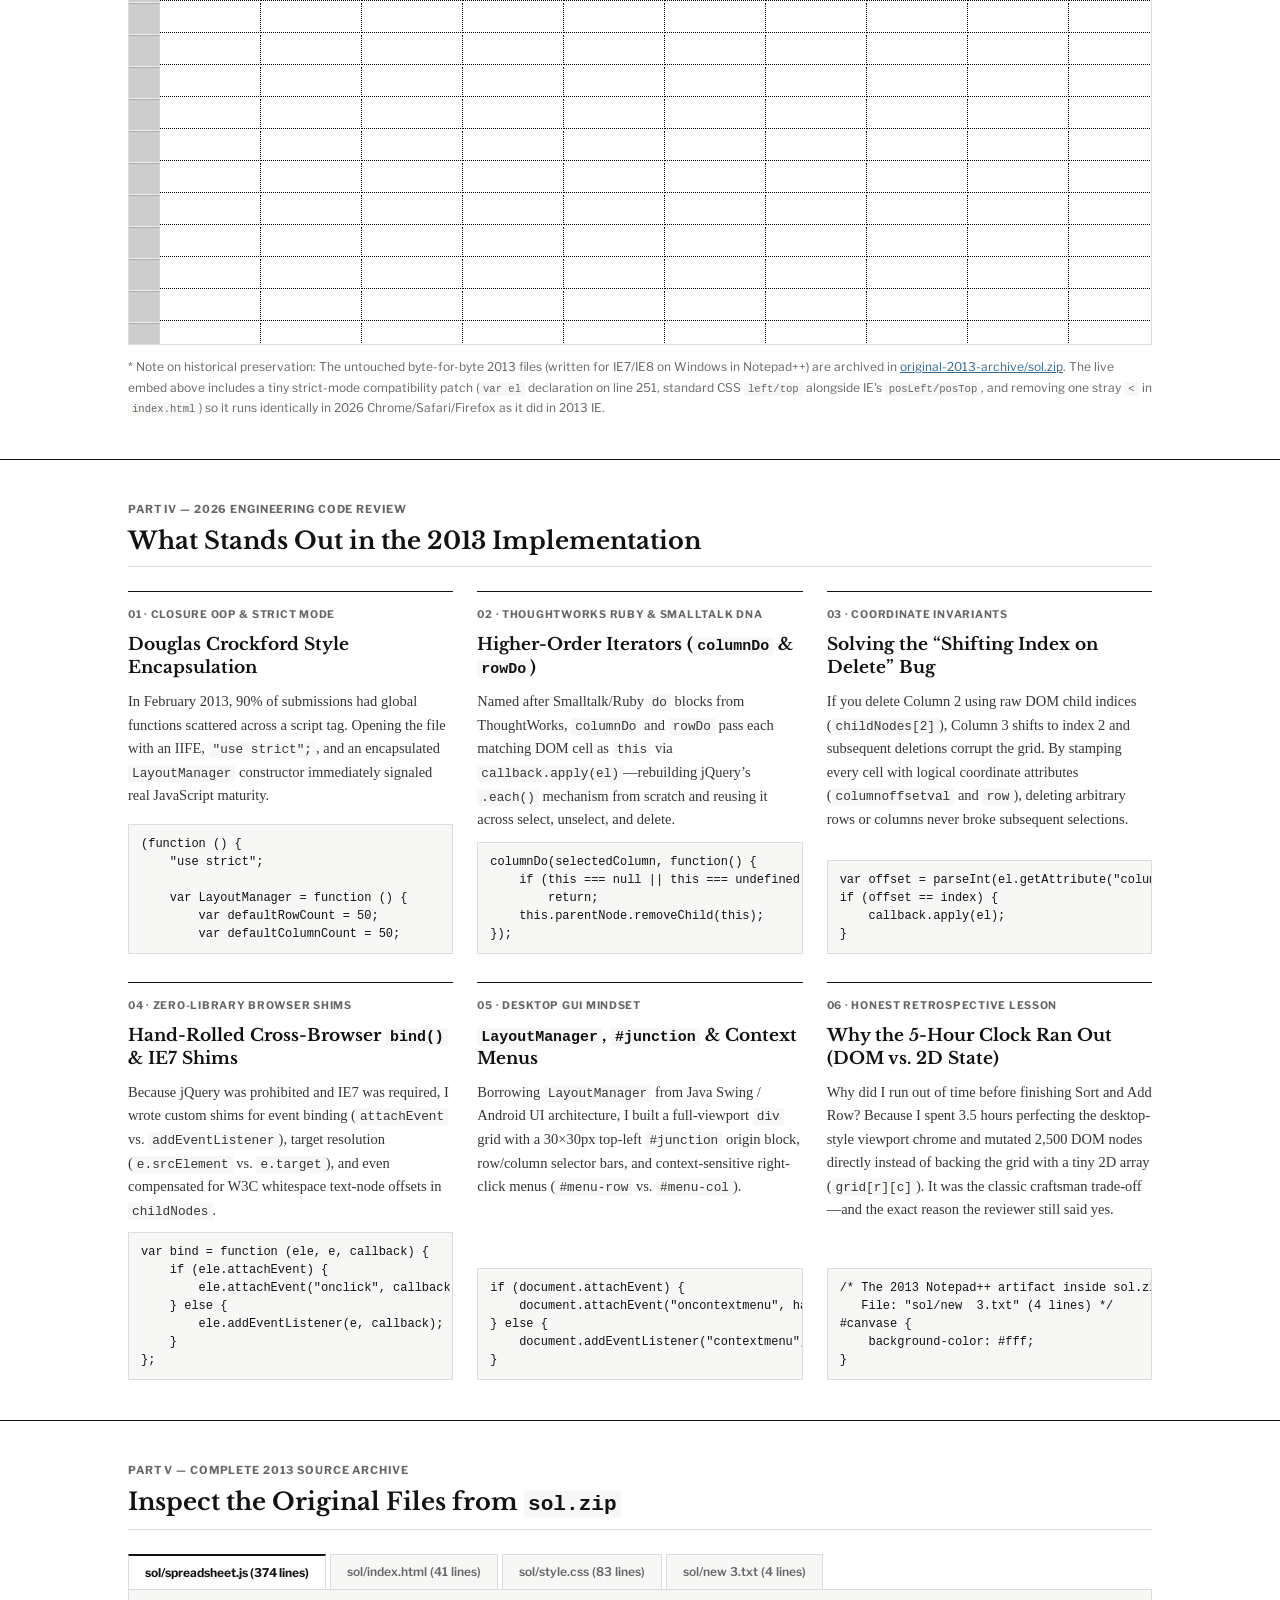
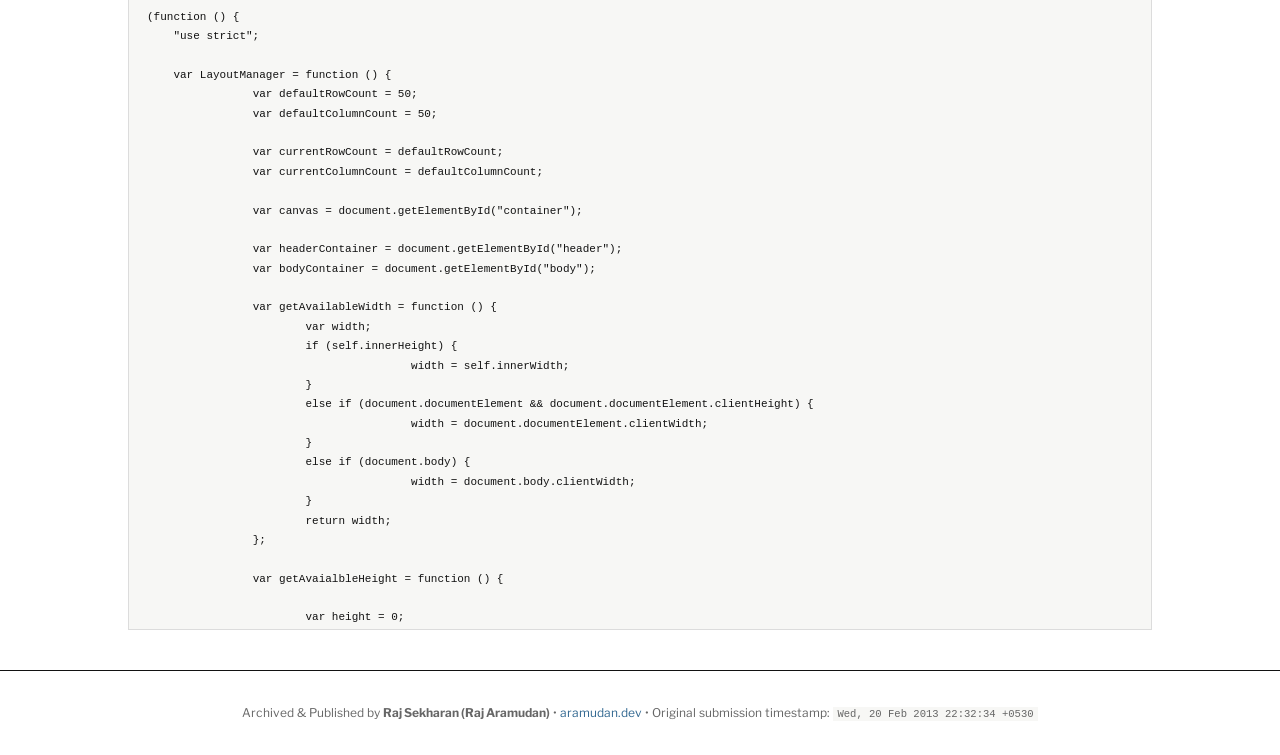
==== commit 96a9820b: "Note passing coding round and that role did not pan out for other reasons" ====
--- a/index.html
+++ b/index.html
@@ -655,7 +655,7 @@
                     What moves me most looking at <code>spreadsheet.js</code> today isn’t that it was finished—it wasn’t. What moves me is <em>how</em> my 24-year-old brain chose to spend those five hours. Instead of hacking together a cheap 3&times;3 HTML <code>&lt;table&gt;</code> with ugly buttons just to tick boxes, I opened Notepad++ (leaving behind the telltale <code>new  3.txt</code> scratch file) and tried to build a <strong>real desktop spreadsheet instrument</strong>: a closure-encapsulated <code>LayoutManager</code>, a top-left <code>#junction</code> origin block, Smalltalk/Ruby-style <code>columnDo</code> and <code>rowDo</code> higher-order iterators using <code>callback.apply(el)</code>, my own cross-browser <code>bind()</code> shim, coordinate-tagged cells (<code>columnoffsetval</code>) that survive arbitrary row and column deletions without shifting-index bugs, and a custom right-click context menu.
                 </p>
                 <p>
-                    At 10:32 PM, exhausted and out of time before wiring up column sorting, I didn’t make up excuses or hide. I zipped the folder, wrote two honest sentences—<em>&ldquo;Attached is my solution. It’s partial and doesn’t do everything you asked. But here is anyway FWIW.&rdquo;</em>—and hit send. <strong>And Flipkart called me in for the interview anyway</strong>, because the engineer who read the code saw immediately that it was 100% original, hand-crafted vanilla JavaScript architecture.
+                    At 10:32 PM, exhausted and out of time before wiring up column sorting, I didn’t make up excuses or hide. I zipped the folder, wrote two honest sentences—<em>&ldquo;Attached is my solution. It’s partial and doesn’t do everything you asked. But here is anyway FWIW.&rdquo;</em>—and hit send. <strong>And I passed the coding round</strong>—Flipkart called me in for the interview anyway, because the engineer who read the code saw immediately that it was 100% original, hand-crafted vanilla JavaScript architecture. (While I passed the coding round, the role ultimately did not pan out for other reasons.)
                 </p>
                 <p>
                     Looking back at this 3.5 KB zip file 13 years later, it is fun to see how much browser engineering has changed since the IE7 days—and how the habit of treating a web page like a desktop UI layout manager (<code>LayoutManager</code>) was already there.
@@ -719,8 +719,8 @@
             </div>
 
             <div class="outcome-banner">
-                <span class="outcome-badge">Result: Passed to Interview</span>
-                <span>Despite being a partial submission at 10:32 PM, the Flipkart engineering reviewer inspected <code>spreadsheet.js</code>, recognized 374 lines of original closure-structured vanilla ES5 &amp; IE7/W3C DOM engineering, and invited me in for the onsite interview.</span>
+                <span class="outcome-badge">Result: Passed Coding Round</span>
+                <span>Despite being a partial submission at 10:32 PM, the Flipkart engineering reviewer inspected <code>spreadsheet.js</code>, recognized 374 lines of original closure-structured vanilla ES5 &amp; IE7/W3C DOM engineering, and passed me to the onsite interview stage (though the role ultimately did not pan out for other reasons).</span>
             </div>
         </div>
     </section>
